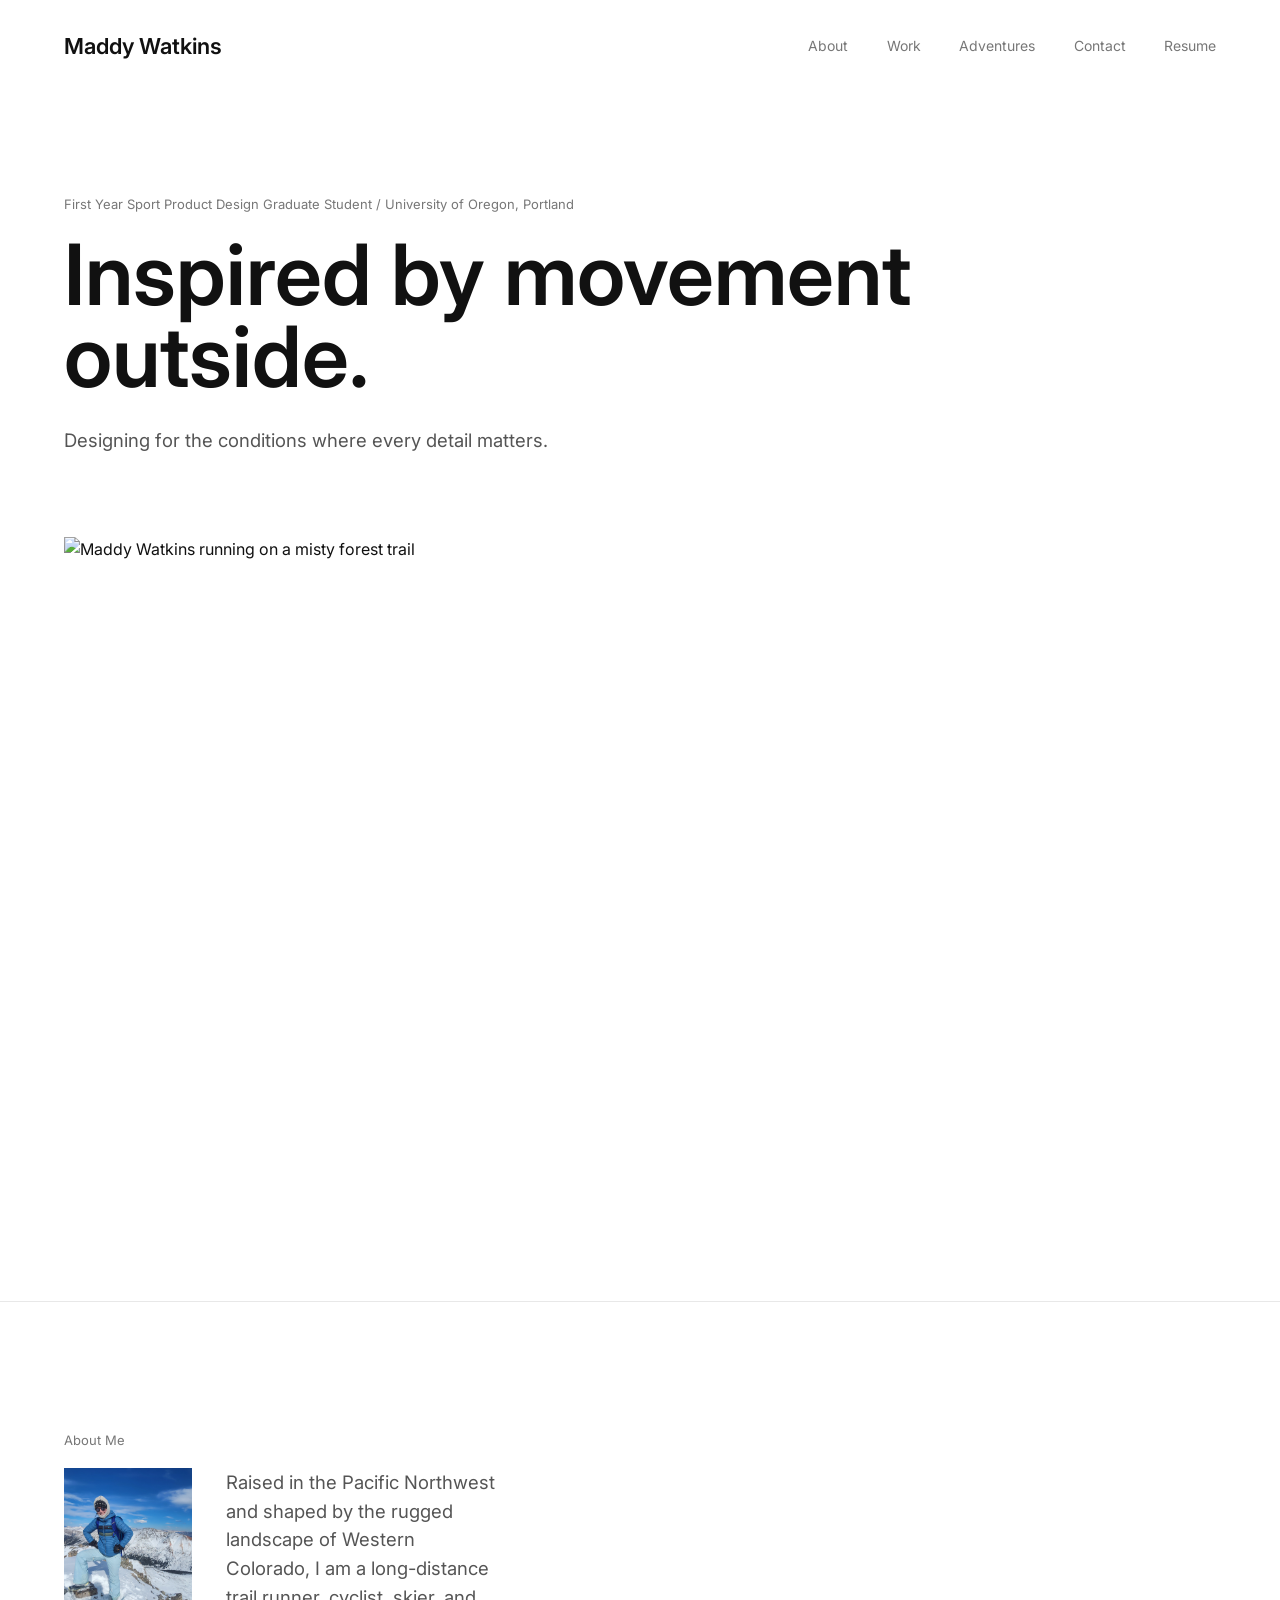
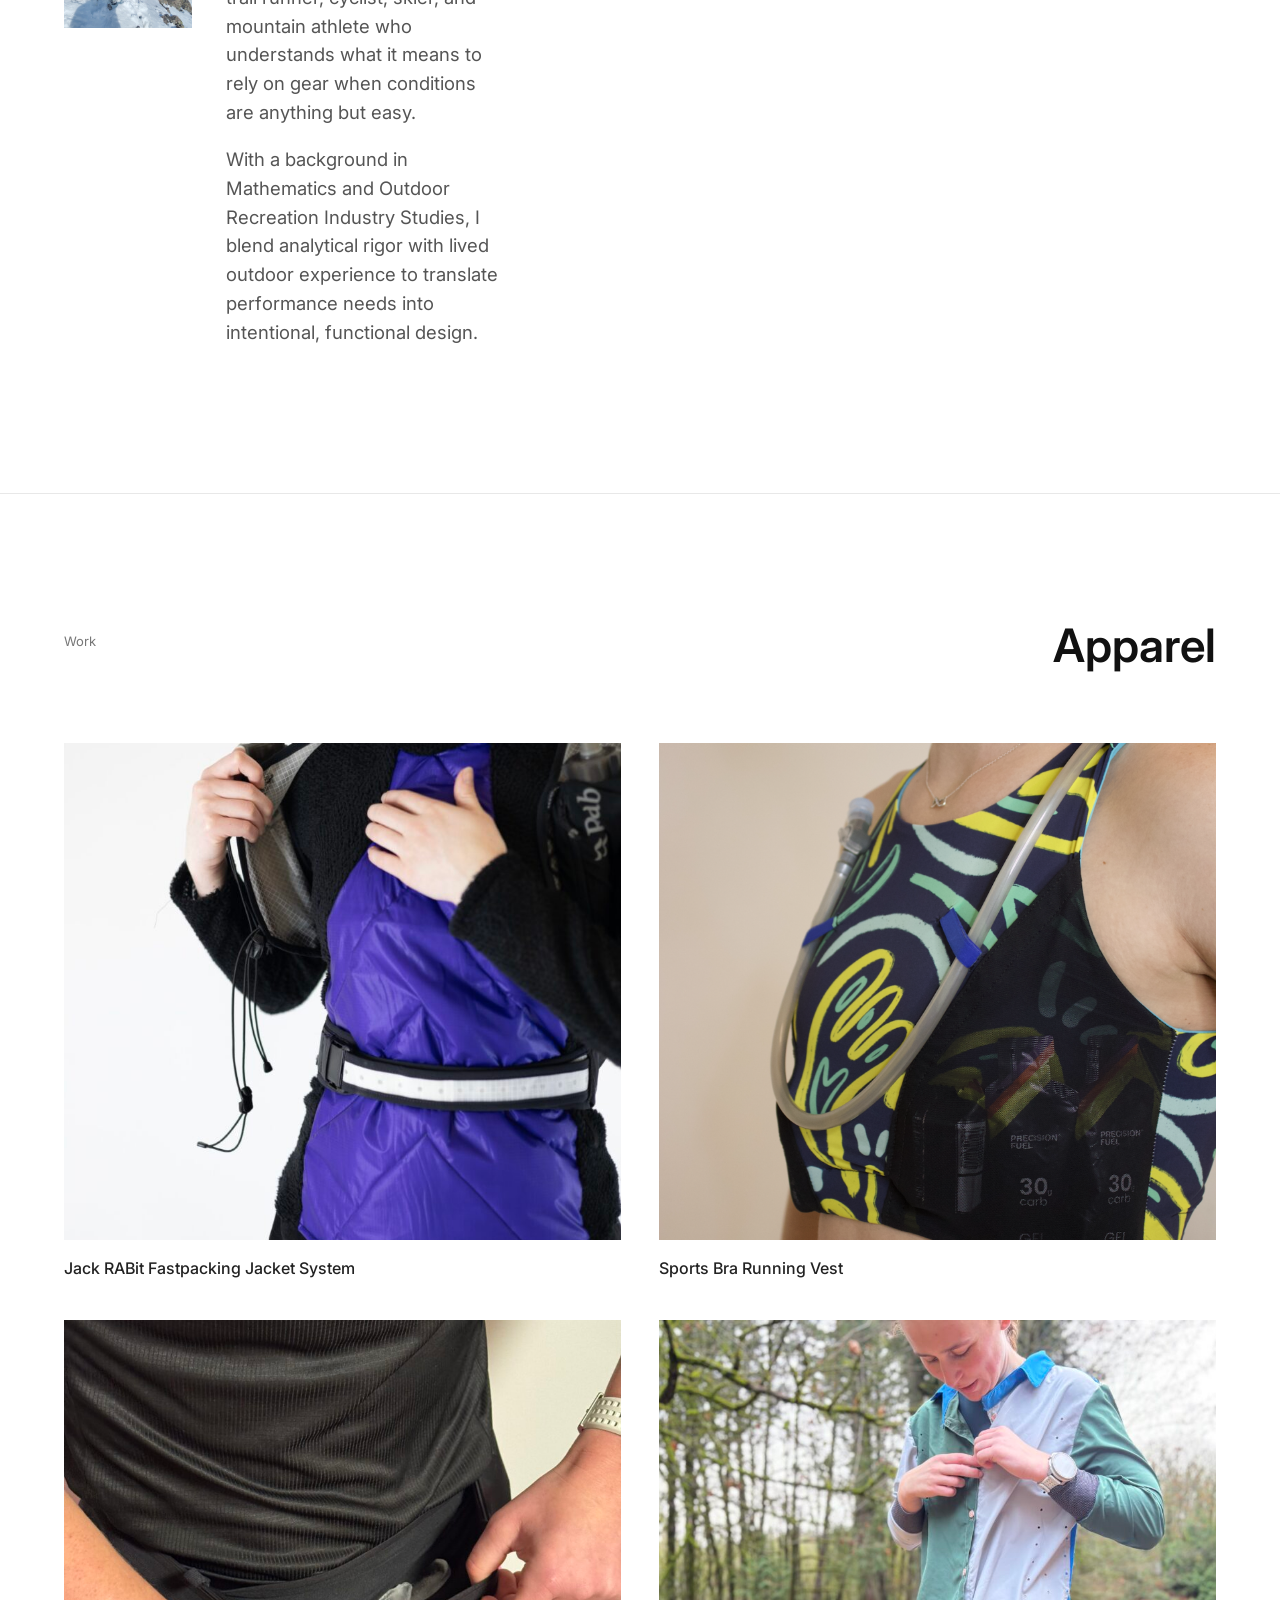
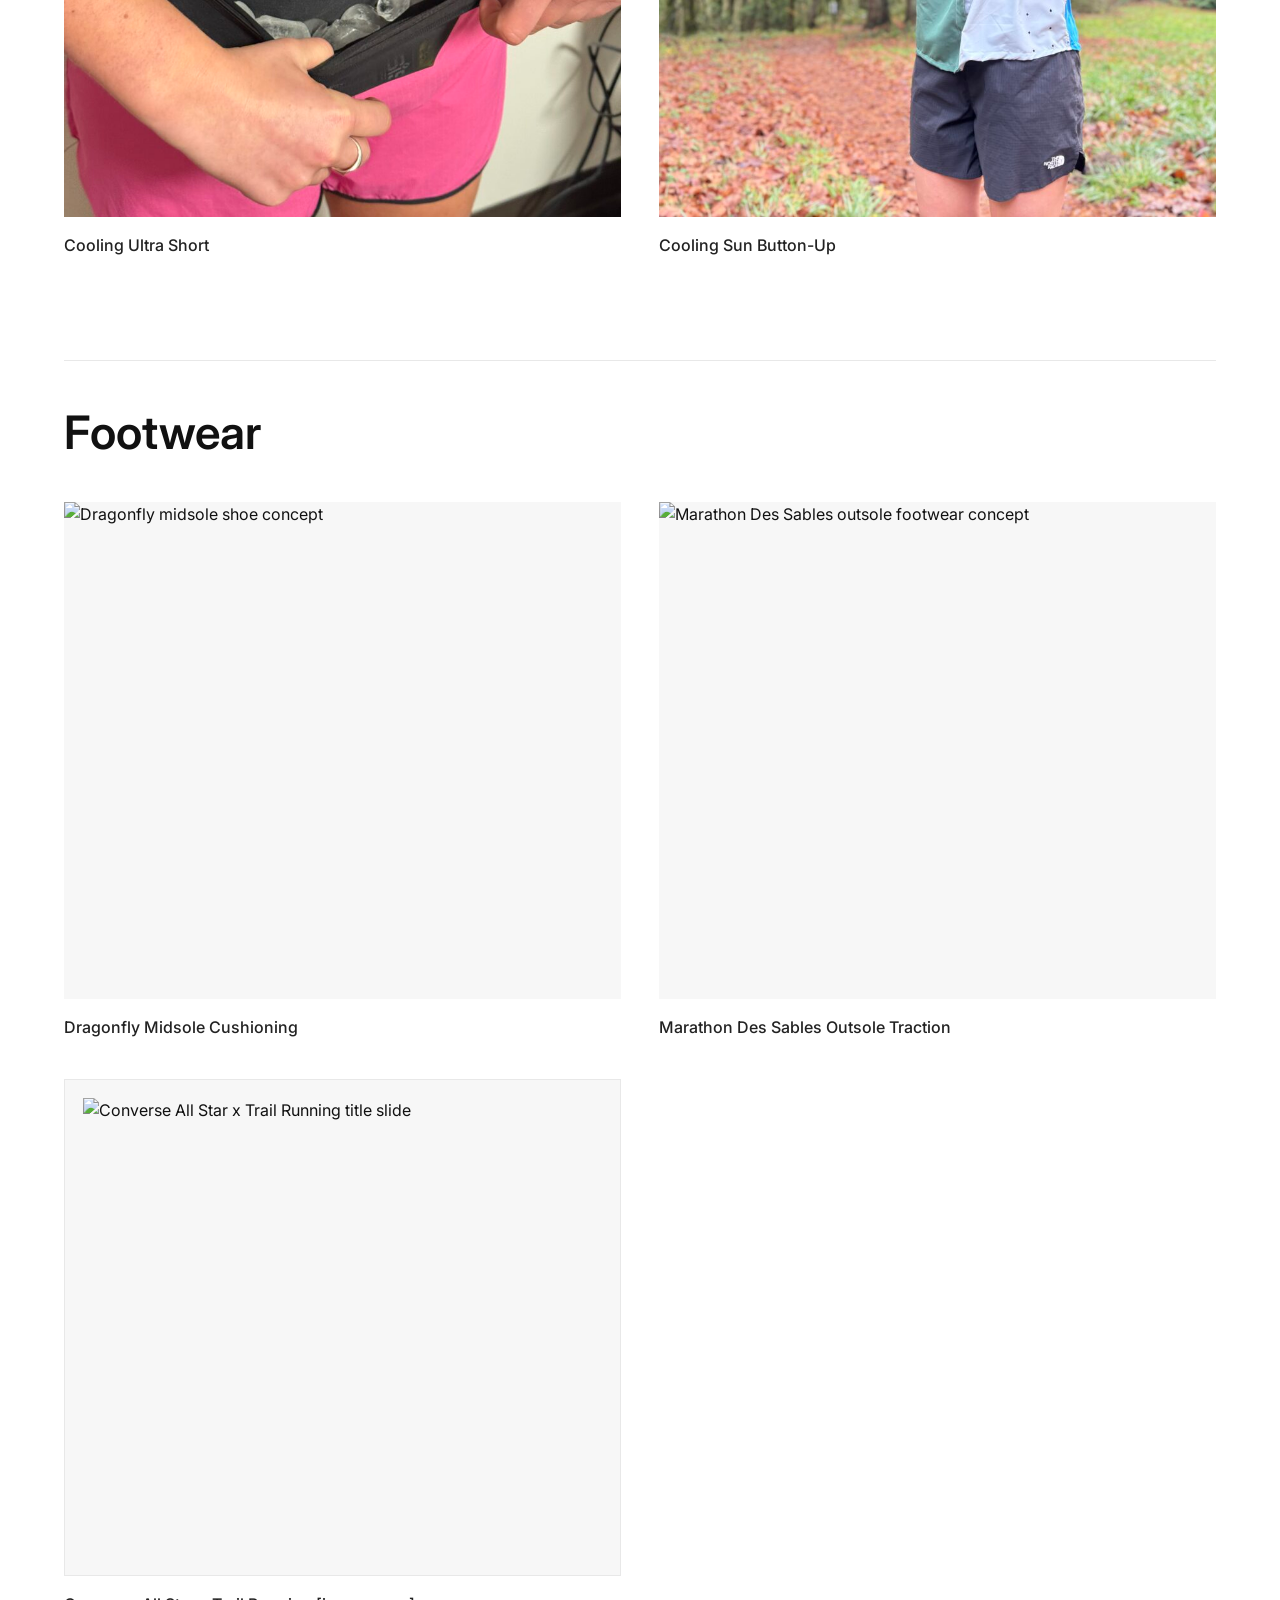
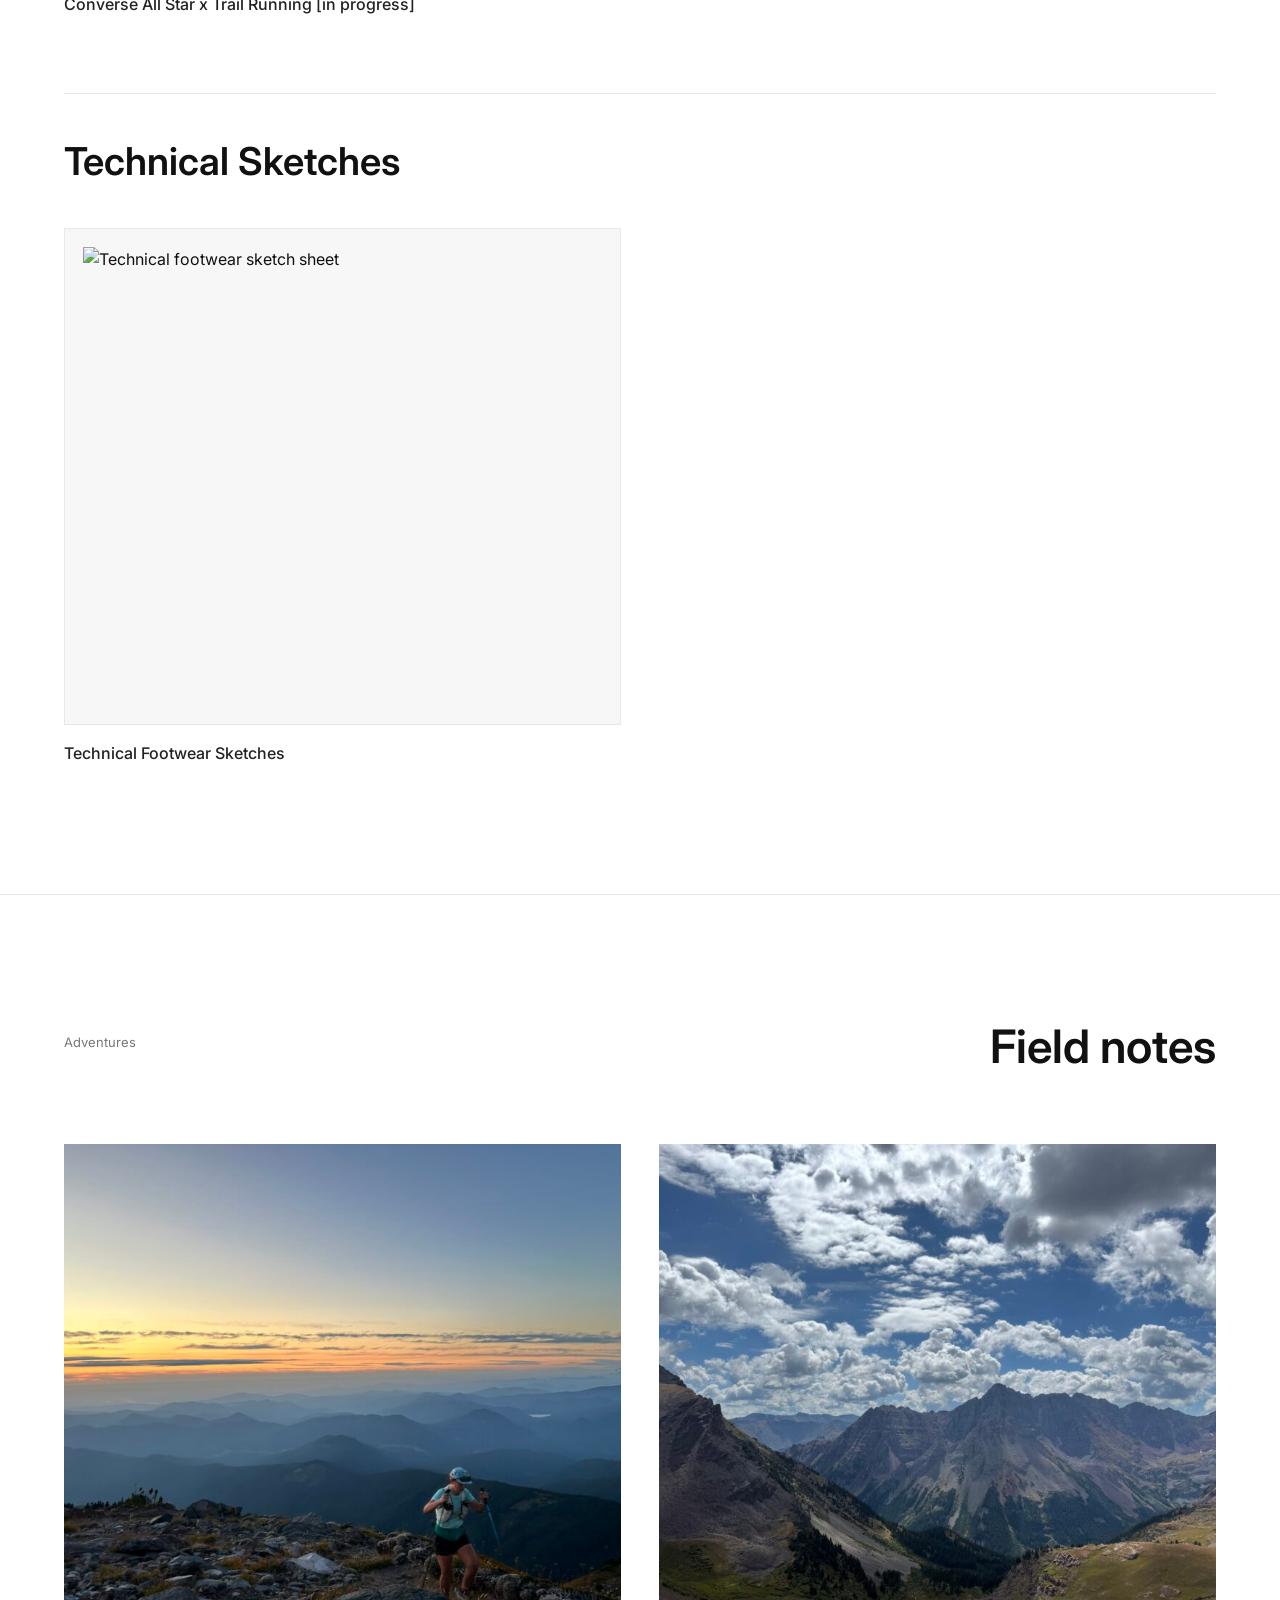
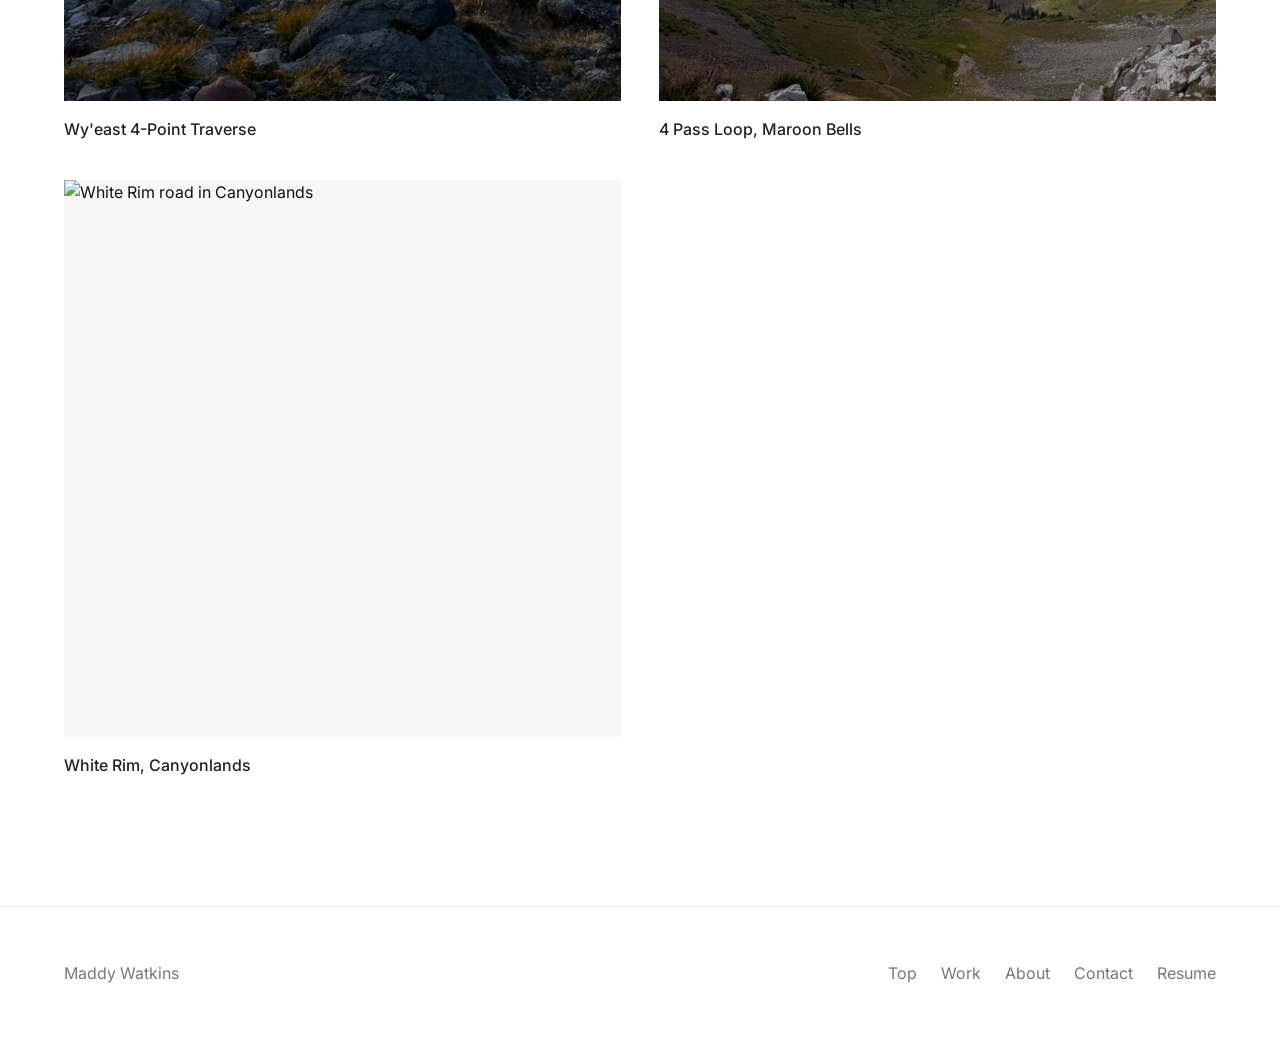
==== index.html @ 044947b5 "Update index.html" ====
<!DOCTYPE html>
<html lang="en">
  <head>
    <meta charset="UTF-8" />
    <meta name="viewport" content="width=device-width, initial-scale=1.0" />
    <title>Maddy Watkins | Sport Product Design</title>
    <meta
      name="description"
      content="Portfolio for Maddy Watkins, a sport product designer focused on trail running, mountain movement, and performance gear."
    />
    <link rel="preconnect" href="https://fonts.googleapis.com" />
    <link rel="preconnect" href="https://fonts.gstatic.com" crossorigin />
    <link
      href="https://fonts.googleapis.com/css2?family=Inter:wght@400;500;600;700&display=swap"
      rel="stylesheet"
    />
    <link rel="stylesheet" href="styles.css" />
  </head>
  <body>
    <header class="site-header" id="top">
      <a class="brand" href="#top" aria-label="Maddy Watkins home">Maddy Watkins</a>
      <button class="menu-toggle" type="button" aria-expanded="false" aria-controls="site-nav">
        <span></span>
        <span></span>
        <span></span>
      </button>
      <nav class="site-nav" id="site-nav" aria-label="Primary navigation">
        <a href="#about">About</a>
        <a href="#portfolio">Work</a>
        <a href="#adventures">Adventures</a>
        <a href="contact.html">Contact</a>
        <a href="resume.html">Resume</a>
      </nav>
    </header>

    <main>
      <section class="intro" aria-labelledby="intro-title">
        <div class="intro-copy">
          <p class="eyebrow">First Year Sport Product Design Graduate Student / University of Oregon, Portland</p>
          <h1 id="intro-title">Inspired by movement outside.</h1>
          <p class="intro-subtitle">Designing for the conditions where every detail matters.</p>
        </div>
      </section>

      <section class="image-pair" aria-label="Mountain and trail images">
        <img src="assets/hero-firefly.png" alt="Maddy Watkins running on a misty forest trail" />
      </section>

      <section class="section about" id="about" aria-label="About Me">
        <div class="section-kicker">About Me</div>
        <div class="split-copy">
          <div class="about-media-copy">
            <img src="assets/mountain-portrait.jpeg" alt="Maddy Watkins in snowy mountains" />
            <div>
              <p>
                Raised in the Pacific Northwest and shaped by the rugged landscape of
                Western Colorado, I am a long-distance trail runner, cyclist, skier,
                and mountain athlete who understands what it means to rely on gear
                when conditions are anything but easy.
              </p>
              <p>
                With a background in Mathematics and Outdoor Recreation Industry Studies, I
                blend analytical rigor with lived outdoor experience to translate performance
                needs into intentional, functional design.
              </p>
            </div>
          </div>
        </div>
      </section>

      <section class="section work" id="portfolio" aria-labelledby="portfolio-title">
        <div class="work-heading">
          <p class="section-kicker">Work</p>
          <h2 id="portfolio-title">Apparel</h2>
        </div>

        <div class="project-grid">
          <a class="project-card" href="jack-rabit.html">
            <img src="assets/jack-rabit.jpeg" alt="Jack RABit fastpacking jacket prototype" />
            <span>Jack RABit Fastpacking Jacket System</span>
          </a>

          <a class="project-card" href="sports-bra-running-vest.html">
            <img src="assets/vest.png" alt="Sports bra running vest concept board" />
            <span>Sports Bra Running Vest</span>
          </a>

          <a class="project-card" href="cooling-ultra-short.html">
            <img src="assets/short.jpeg" alt="Cooling ultra short prototype" />
            <span>Cooling Ultra Short</span>
          </a>

          <a class="project-card" href="cooling-sun-button-up.html">
            <img src="assets/button-up.jpeg" alt="Cooling sun button-up prototype" />
            <span>Cooling Sun Button-Up</span>
          </a>
        </div>

        <div class="category-heading">
          <h2>Footwear</h2>
        </div>

        <div class="project-grid footwear-grid">
          <a class="project-card" href="dragonfly-midsole.html">
            <img src="assets/dragonfly-shoe/main.png" alt="Dragonfly midsole shoe concept" />
            <span>Dragonfly Midsole Cushioning</span>
          </a>

          <a class="project-card" href="marathon-des-sables-outsole.html">
           <img src="assets/marathon-des-sables-outsole.html" alt="Marathon Des Sables outsole footwear concept" />
            <span>Marathon Des Sables Outsole Traction</span>
          </a>

          <a class="project-card" href="converse-all-star-trail-running.html">
            <img class="slide-thumb" src="assets/converse-trail-deck/slide-01.png" alt="Converse All Star x Trail Running title slide" />
            <span>Converse All Star x Trail Running [in progress]</span>
          </a>
        </div>

        <div class="category-heading subcategory-heading">
          <h2>Technical Sketches</h2>
        </div>

        <div class="project-grid footwear-grid">
          <a class="project-card" href="technical-footwear-sketches.html">
            <img class="slide-thumb" src="assets/technical-sketches-deck/slide-04.png" alt="Technical footwear sketch sheet" />
            <span>Technical Footwear Sketches</span>
          </a>
        </div>
      </section>

      <section class="section adventures" id="adventures" aria-labelledby="adventures-title">
        <div class="work-heading">
          <p class="section-kicker">Adventures</p>
          <h2 id="adventures-title">Field notes</h2>
        </div>

        <div class="adventure-grid">
          <a class="project-card" href="wyeast-four-point-traverse.html">
            <img src="assets/hood.jpeg" alt="Mount Hood 4-Point Traverse landscape" />
            <span>Wy'east 4-Point Traverse</span>
          </a>
          <article class="project-card">
            <img src="assets/bells.jpeg" alt="Maroon Bells Snowmass Wilderness trail" />
            <span>4 Pass Loop, Maroon Bells</span>
          </article>
          <article class="project-card">
            <img class="white-rim-image" src="assets/white-rim.jpeg" alt="White Rim road in Canyonlands" />
            <span>White Rim, Canyonlands</span>
          </article>
        </div>
      </section>
    </main>

    <footer class="footer">
      <p>Maddy Watkins</p>
      <nav aria-label="Footer navigation">
        <a href="#top">Top</a>
        <a href="#portfolio">Work</a>
        <a href="#about">About</a>
        <a href="contact.html">Contact</a>
        <a href="resume.html">Resume</a>
      </nav>
    </footer>

    <script src="script.js"></script>
  </body>
</html>
---- styles.css ----
:root {
  --paper: #ffffff;
  --ink: #111111;
  --muted: #777777;
  --line: #e8e8e8;
  --soft: #f7f7f7;
}

* {
  box-sizing: border-box;
}

html {
  scroll-behavior: smooth;
}

body {
  margin: 0;
  background: var(--paper);
  color: var(--ink);
  font-family: Inter, Arial, sans-serif;
  line-height: 1.55;
}

img {
  display: block;
  width: 100%;
}

a {
  color: inherit;
  text-decoration: none;
}

.site-header {
  position: sticky;
  top: 0;
  z-index: 20;
  display: grid;
  grid-template-columns: 1fr auto;
  align-items: center;
  min-height: 92px;
  padding: 28px clamp(22px, 5vw, 70px);
  background: rgba(255, 255, 255, 0.94);
}

.brand {
  width: fit-content;
  font-size: 22px;
  font-weight: 600;
}

.site-nav {
  display: flex;
  gap: clamp(18px, 3vw, 44px);
  align-items: center;
  color: var(--muted);
  font-size: 14px;
}

.site-nav a {
  transition: color 160ms ease;
}

.site-nav a:hover,
.site-nav a:focus-visible {
  color: var(--ink);
}

.menu-toggle {
  display: none;
  width: 40px;
  height: 34px;
  padding: 7px 4px;
  border: 0;
  background: transparent;
}

.menu-toggle span {
  display: block;
  height: 2px;
  margin: 5px 0;
  background: var(--ink);
}

.intro {
  display: flex;
  align-items: center;
  max-width: 1420px;
  padding: clamp(58px, 8vw, 118px) clamp(22px, 5vw, 70px) clamp(34px, 5vw, 66px);
  margin: 0 auto;
}

.intro-copy {
  max-width: 1180px;
}

.eyebrow,
.section-kicker {
  margin: 0 0 18px;
  color: var(--muted);
  font-size: 13px;
}

h1,
h2,
p {
  margin-top: 0;
}

h1 {
  max-width: 100%;
  margin-bottom: 28px;
  font-size: clamp(44px, 6.6vw, 96px);
  font-weight: 600;
  line-height: 0.98;
}

h2 {
  margin-bottom: 0;
  font-size: clamp(30px, 4.2vw, 62px);
  font-weight: 600;
  line-height: 1.02;
}

.intro-copy p:last-child,
.split-copy p {
  color: #555555;
  font-size: clamp(16px, 1.45vw, 20px);
}

.intro-subtitle {
  max-width: 760px;
  color: #555555;
  font-size: clamp(18px, 2vw, 26px);
}

.image-pair {
  max-width: 1420px;
  padding: 0 clamp(22px, 5vw, 70px) clamp(72px, 9vw, 130px);
  margin: 0 auto;
}

.image-pair img {
  width: 100%;
  aspect-ratio: 16 / 9;
  object-fit: cover;
  object-position: center 42%;
}

.section {
  max-width: 1420px;
  padding: clamp(72px, 10vw, 150px) clamp(22px, 5vw, 70px);
  margin: 0 auto;
}

.about {
  border-top: 1px solid var(--line);
  border-bottom: 1px solid var(--line);
}

.split-copy {
  display: grid;
  grid-template-columns: minmax(260px, 0.82fr) minmax(320px, 1.18fr);
  gap: clamp(34px, 7vw, 118px);
  align-items: start;
}

.split-copy > div {
  max-width: 690px;
}

.about-media-copy {
  display: grid;
  grid-template-columns: minmax(128px, 0.46fr) minmax(240px, 1fr);
  gap: clamp(20px, 3vw, 34px);
  align-items: start;
}

.about-media-copy img {
  aspect-ratio: 4 / 5;
  object-fit: cover;
  object-position: 34% center;
}

.work-heading {
  display: flex;
  justify-content: space-between;
  gap: 28px;
  align-items: end;
  margin-bottom: clamp(34px, 6vw, 74px);
}

.work-heading h2 {
  font-size: clamp(28px, 3.6vw, 54px);
}

.category-heading {
  margin-top: clamp(58px, 8vw, 110px);
  padding-top: clamp(28px, 4vw, 48px);
  border-top: 1px solid var(--line);
}

.category-heading h2 {
  font-size: clamp(28px, 3.6vw, 54px);
}

.subcategory-heading {
  margin-top: clamp(42px, 6vw, 82px);
}

.subcategory-heading h2 {
  font-size: clamp(24px, 3vw, 42px);
}

.footwear-grid {
  margin-top: clamp(24px, 4vw, 46px);
}

.footwear-grid .project-card img {
  aspect-ratio: 1.12 / 1;
}

.footwear-grid .project-card img.slide-thumb {
  object-fit: contain;
  padding: clamp(10px, 1.6vw, 18px);
  border: 1px solid var(--line);
}

.project-grid,
.adventure-grid {
  display: grid;
  grid-template-columns: repeat(2, minmax(0, 1fr));
  gap: clamp(24px, 3vw, 46px) clamp(20px, 3vw, 38px);
}

.project-card {
  display: block;
}

.project-card img {
  aspect-ratio: 1.12 / 1;
  object-fit: cover;
  background: var(--soft);
  transition: opacity 160ms ease;
}

.project-card span {
  display: block;
  padding-top: 16px;
  color: #222222;
  font-size: 16px;
  font-weight: 500;
}

.project-card:hover img,
.project-card:focus-visible img {
  opacity: 0.72;
}

.adventures {
  border-top: 1px solid var(--line);
}

.adventure-grid .project-card img {
  aspect-ratio: 1 / 1;
}

.adventure-grid .project-card img.white-rim-image {
  object-position: 58% 64%;
}

.project-page-hero {
  max-width: 1420px;
  padding: clamp(48px, 7vw, 96px) clamp(22px, 5vw, 70px) clamp(44px, 7vw, 90px);
  margin: 0 auto;
}

.project-page-hero h1 {
  max-width: 980px;
  margin-bottom: clamp(30px, 5vw, 64px);
  font-size: clamp(42px, 7vw, 104px);
}

.project-page-hero img {
  max-height: 720px;
  object-fit: cover;
  object-position: center;
}

.story-hero > p:not(.eyebrow) {
  max-width: 720px;
  color: #555555;
  font-size: clamp(17px, 1.55vw, 21px);
}

.back-link {
  display: inline-block;
  margin-bottom: 34px;
  color: var(--muted);
  font-size: 14px;
}

.back-link:hover,
.back-link:focus-visible {
  color: var(--ink);
}

.project-detail {
  display: grid;
  grid-template-columns: minmax(220px, 0.42fr) minmax(300px, 1fr);
  gap: clamp(34px, 7vw, 112px);
  border-top: 1px solid var(--line);
}

.visual-gallery {
  border-top: 1px solid var(--line);
}

.image-note {
  margin-bottom: clamp(16px, 2vw, 26px);
  color: var(--muted);
  font-size: 13px;
}

.visual-story {
  display: grid;
  gap: clamp(44px, 7vw, 104px);
}

.visual-item {
  display: grid;
  grid-template-columns: minmax(0, 1.22fr) minmax(260px, 0.78fr);
  gap: clamp(28px, 5vw, 72px);
  align-items: center;
  margin: 0;
}

.visual-item:nth-child(even) {
  grid-template-columns: minmax(260px, 0.78fr) minmax(0, 1.22fr);
  padding-left: clamp(0px, 4vw, 54px);
}

.visual-item:nth-child(even) img {
  grid-column: 2;
}

.visual-item:nth-child(even) figcaption {
  grid-column: 1;
  grid-row: 1;
}

.visual-item-right-caption,
.visual-item-right-caption:nth-child(even) {
  grid-template-columns: minmax(0, 1.22fr) minmax(260px, 0.78fr);
  padding-left: 0;
}

.visual-item-right-caption:nth-child(even) img {
  grid-column: 1;
}

.visual-item-right-caption:nth-child(even) figcaption {
  grid-column: 2;
}

.visual-item img {
  height: auto;
  object-fit: contain;
  background: var(--soft);
}

.visual-item figcaption {
  padding-top: clamp(18px, 3vw, 34px);
  border-top: 1px solid var(--line);
  max-width: 420px;
  color: #555555;
  font-size: clamp(16px, 1.35vw, 19px);
}

.visual-item figcaption span {
  display: block;
  margin-bottom: 16px;
  color: var(--ink);
  font-size: 13px;
  font-weight: 600;
}

.visual-item figcaption p {
  margin-bottom: 0;
}

.visual-item-overlay {
  position: relative;
  display: block;
}

.visual-item-overlay figcaption {
  position: absolute;
  left: clamp(22px, 5vw, 72px);
  top: clamp(22px, 5vw, 72px);
  width: min(520px, calc(100% - 44px));
  padding: 0;
  background: transparent;
  border-top: 0;
}

.spec-list {
  display: grid;
  align-content: start;
  gap: 18px;
}

.spec-list div {
  padding-top: 18px;
  border-top: 1px solid var(--line);
}

.spec-list span,
.spec-list strong {
  display: block;
}

.spec-list span {
  margin-bottom: 8px;
  color: var(--muted);
  font-size: 13px;
}

.spec-list strong {
  font-size: clamp(22px, 3vw, 38px);
  font-weight: 600;
  line-height: 1.05;
}

.project-body {
  max-width: 760px;
  color: #555555;
  font-size: clamp(17px, 1.55vw, 21px);
}

.project-body p {
  margin-bottom: 1.2em;
}

.project-gallery {
  display: grid;
  grid-template-columns: repeat(4, minmax(0, 1fr));
  gap: clamp(18px, 2.6vw, 34px);
  border-top: 1px solid var(--line);
}

.project-gallery img {
  aspect-ratio: 3 / 4;
  object-fit: cover;
  background: var(--soft);
}

.project-gallery .soft-exposure {
  filter: brightness(0.88) contrast(0.94) saturate(0.92);
}

.gallery-captioned {
  margin: 0;
}

.gallery-captioned figcaption {
  padding-top: 12px;
  color: var(--muted);
  font-size: 13px;
}

.story-body {
  max-width: 860px;
  color: #444444;
  font-size: clamp(18px, 1.45vw, 21px);
  line-height: 1.78;
}

.story-body p {
  margin-bottom: 1.35em;
}

.deck-preview {
  border-top: 1px solid var(--line);
}

.deck-heading {
  display: flex;
  justify-content: space-between;
  gap: 28px;
  align-items: end;
  margin-bottom: clamp(24px, 4vw, 44px);
}

.deck-heading h2 {
  max-width: 720px;
  font-size: clamp(24px, 3vw, 42px);
  text-align: right;
}

.deck-grid {
  display: grid;
  grid-template-columns: repeat(2, minmax(0, 1fr));
  gap: clamp(14px, 2vw, 24px);
}

.deck-grid img {
  width: 100%;
  height: auto;
  object-fit: contain;
  background: var(--soft);
  border: 1px solid var(--line);
}

.resume-page h1 {
  font-size: clamp(44px, 6.6vw, 96px);
}

.resume-viewer {
  max-width: 980px;
}

.resume-viewer img {
  border: 1px solid var(--line);
  background: var(--soft);
}

.resume-viewer a {
  display: inline-block;
  margin-top: 18px;
  color: var(--muted);
  font-size: 14px;
}

.contact-page h1 {
  margin-bottom: clamp(42px, 6vw, 80px);
  font-size: clamp(44px, 6.6vw, 96px);
}

.contact-list {
  display: grid;
  max-width: 760px;
  gap: 30px;
}

.contact-list div {
  padding-top: 18px;
  border-top: 1px solid var(--line);
}

.contact-list span,
.contact-list a {
  display: block;
}

.contact-list span {
  margin-bottom: 10px;
  color: var(--muted);
  font-size: 13px;
}

.contact-list a {
  width: fit-content;
  font-size: clamp(22px, 3vw, 38px);
  font-weight: 600;
  line-height: 1.22;
}

.contact-list a:hover,
.contact-list a:focus-visible {
  color: var(--muted);
}

.footer {
  display: flex;
  justify-content: space-between;
  gap: 24px;
  padding: 54px clamp(22px, 5vw, 70px);
  color: var(--muted);
  border-top: 1px solid var(--line);
}

.footer p {
  margin: 0;
}

.footer nav {
  display: flex;
  gap: 24px;
}

.footer a:hover,
.footer a:focus-visible {
  color: var(--ink);
}

@media (max-width: 860px) {
  .site-header {
    min-height: 74px;
  }

  .menu-toggle {
    display: block;
    justify-self: end;
  }

  .site-nav {
    position: absolute;
    inset: 74px 0 auto;
    display: none;
    padding: 20px 22px 24px;
    background: var(--paper);
    border-top: 1px solid var(--line);
    border-bottom: 1px solid var(--line);
  }

  .site-header.is-open .site-nav {
    display: grid;
    gap: 15px;
  }

  .split-copy {
    grid-template-columns: 1fr;
  }

  .about-media-copy {
    grid-template-columns: minmax(150px, 240px) 1fr;
  }

  .image-pair img {
    width: 100%;
  }

  .project-grid,
  .adventure-grid,
  .project-gallery {
    grid-template-columns: repeat(2, minmax(0, 1fr));
  }

  .project-detail {
    grid-template-columns: 1fr;
  }

  .visual-item {
    grid-template-columns: 1fr;
  }

  .visual-item:nth-child(even) {
    padding-left: 0;
  }

  .visual-item-overlay figcaption {
    position: static;
    width: auto;
    margin-top: 18px;
    padding: 18px 0 0;
    background: transparent;
    border-top: 1px solid var(--line);
  }

  .work-heading {
    display: block;
  }

  .deck-heading {
    display: block;
  }

  .deck-heading h2 {
    text-align: left;
  }

  .deck-grid {
    grid-template-columns: repeat(2, minmax(0, 1fr));
  }
}

@media (max-width: 620px) {
  .about-media-copy {
    grid-template-columns: 1fr;
  }

  .about-media-copy img {
    width: min(260px, 78vw);
  }

  .project-grid,
  .adventure-grid,
  .project-gallery {
    grid-template-columns: 1fr;
  }

  .project-card img {
    aspect-ratio: 1.08 / 1;
  }

  .deck-grid {
    grid-template-columns: 1fr;
  }

  .footer {
    display: grid;
  }
}
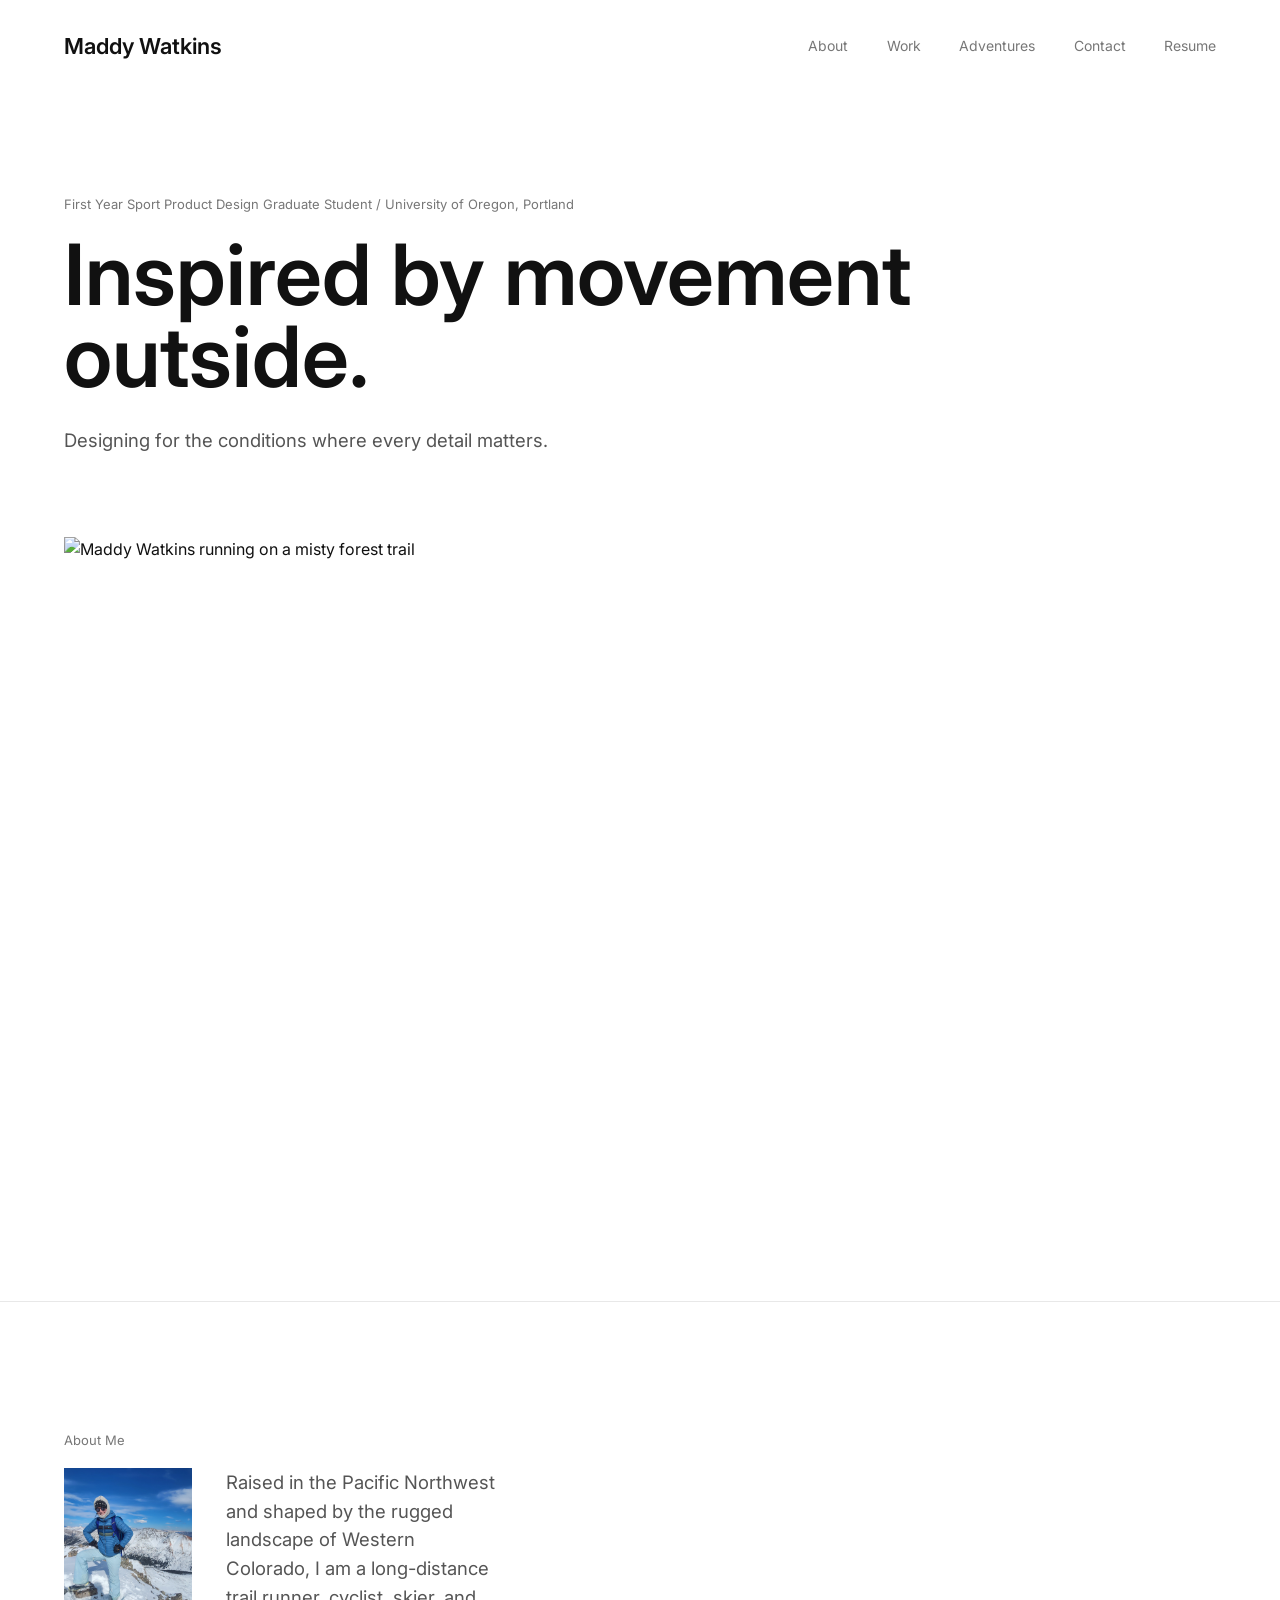
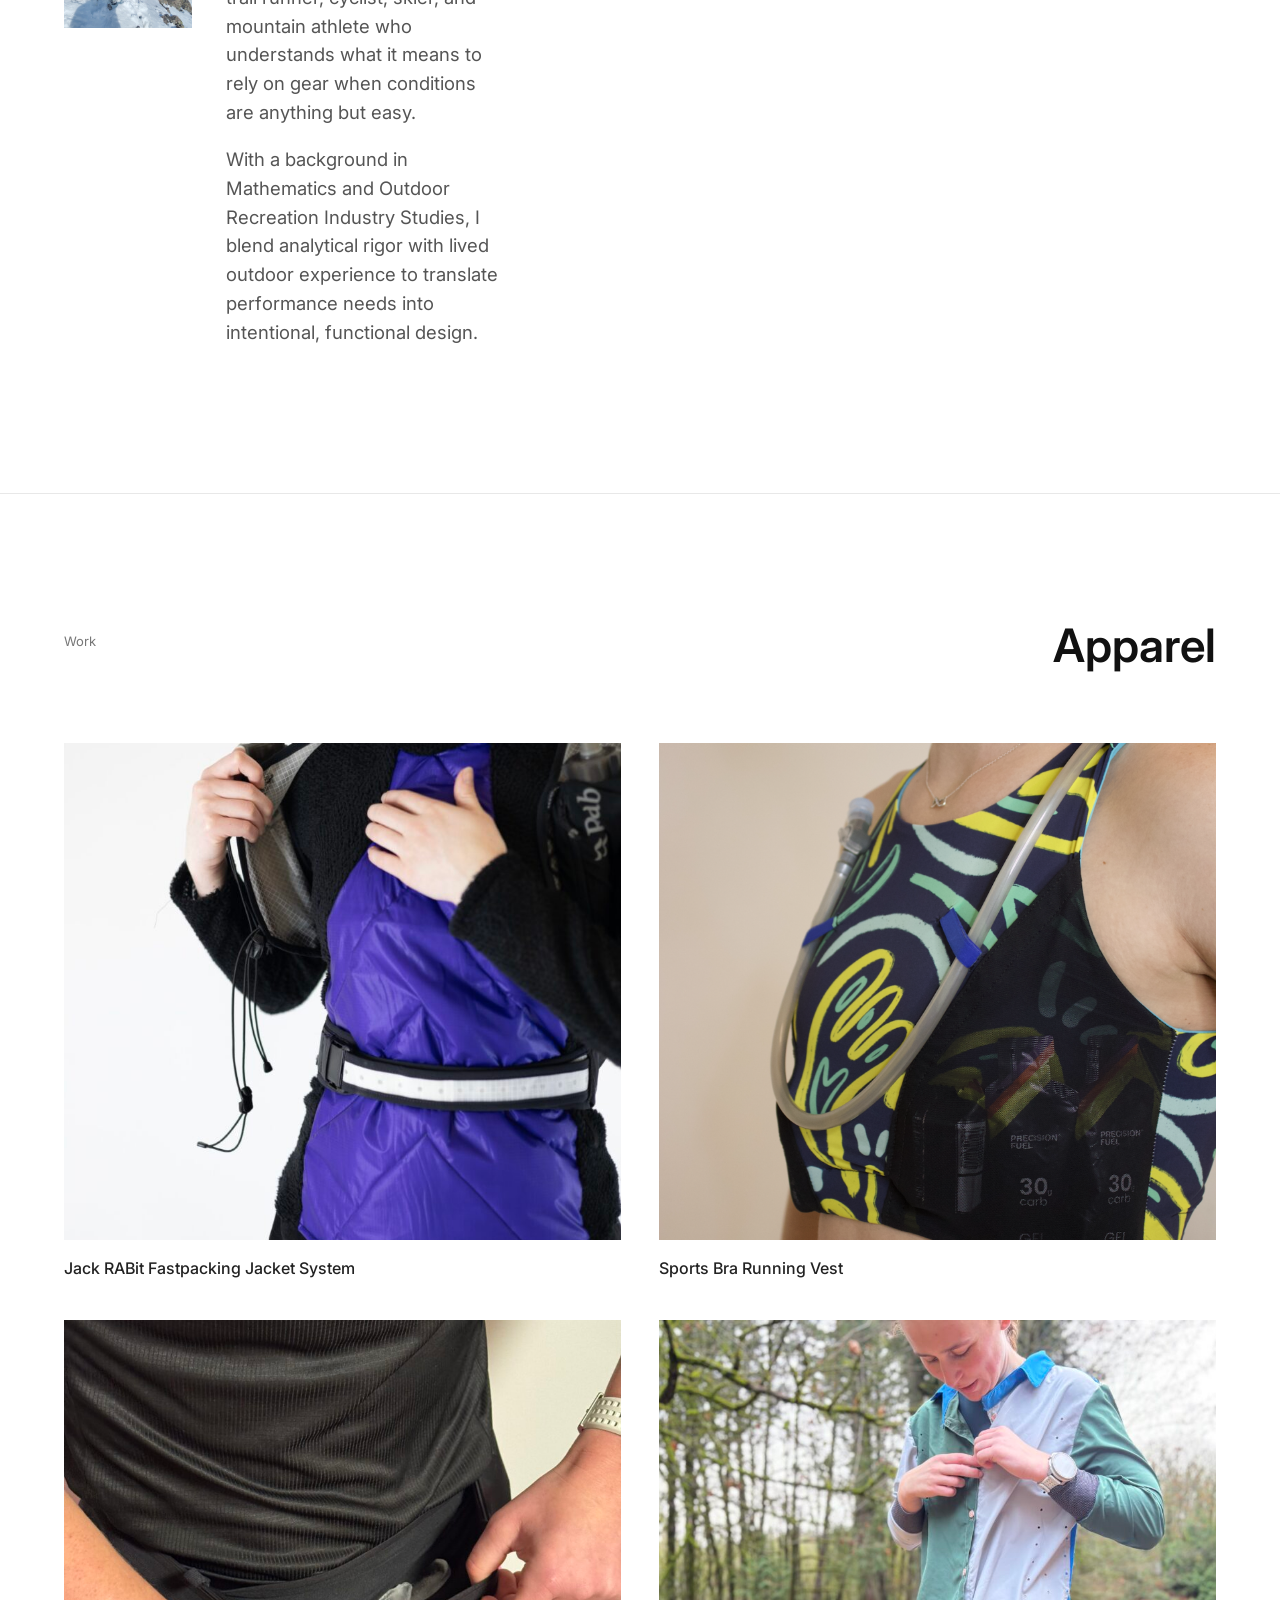
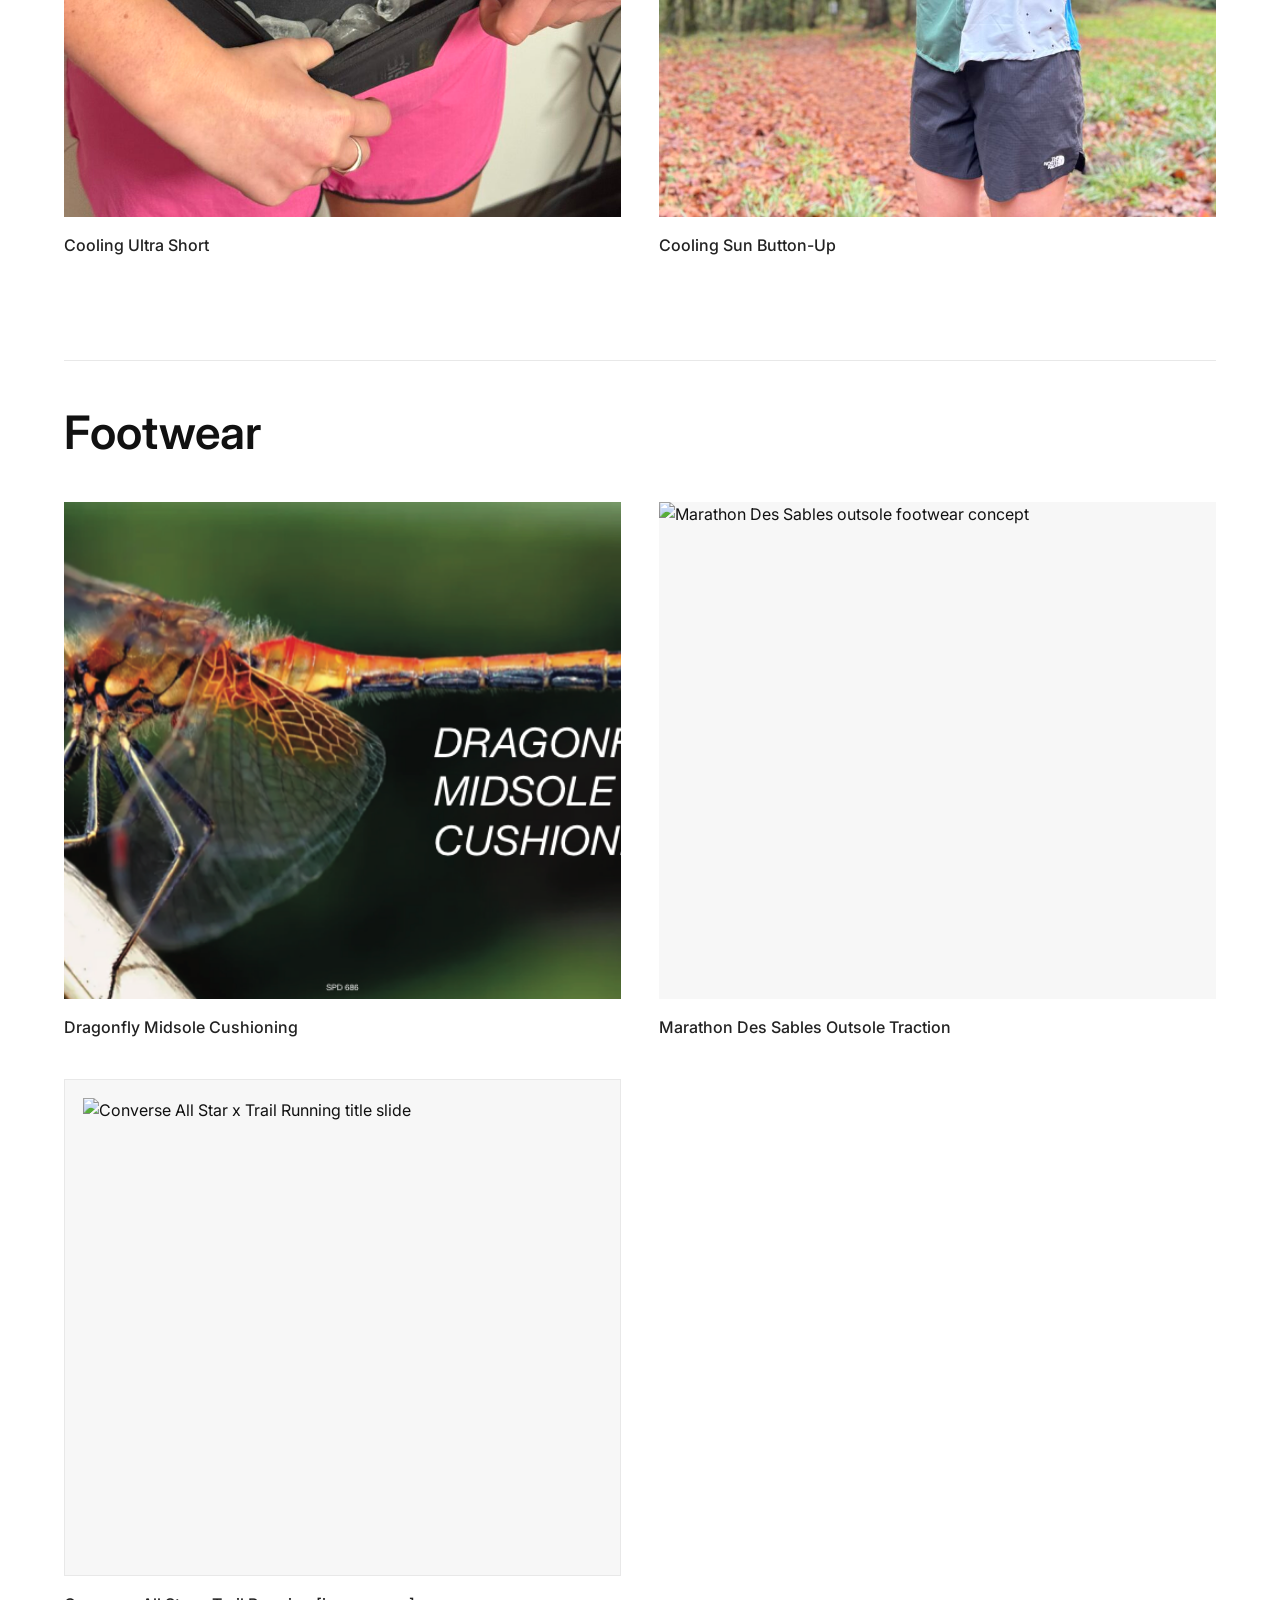
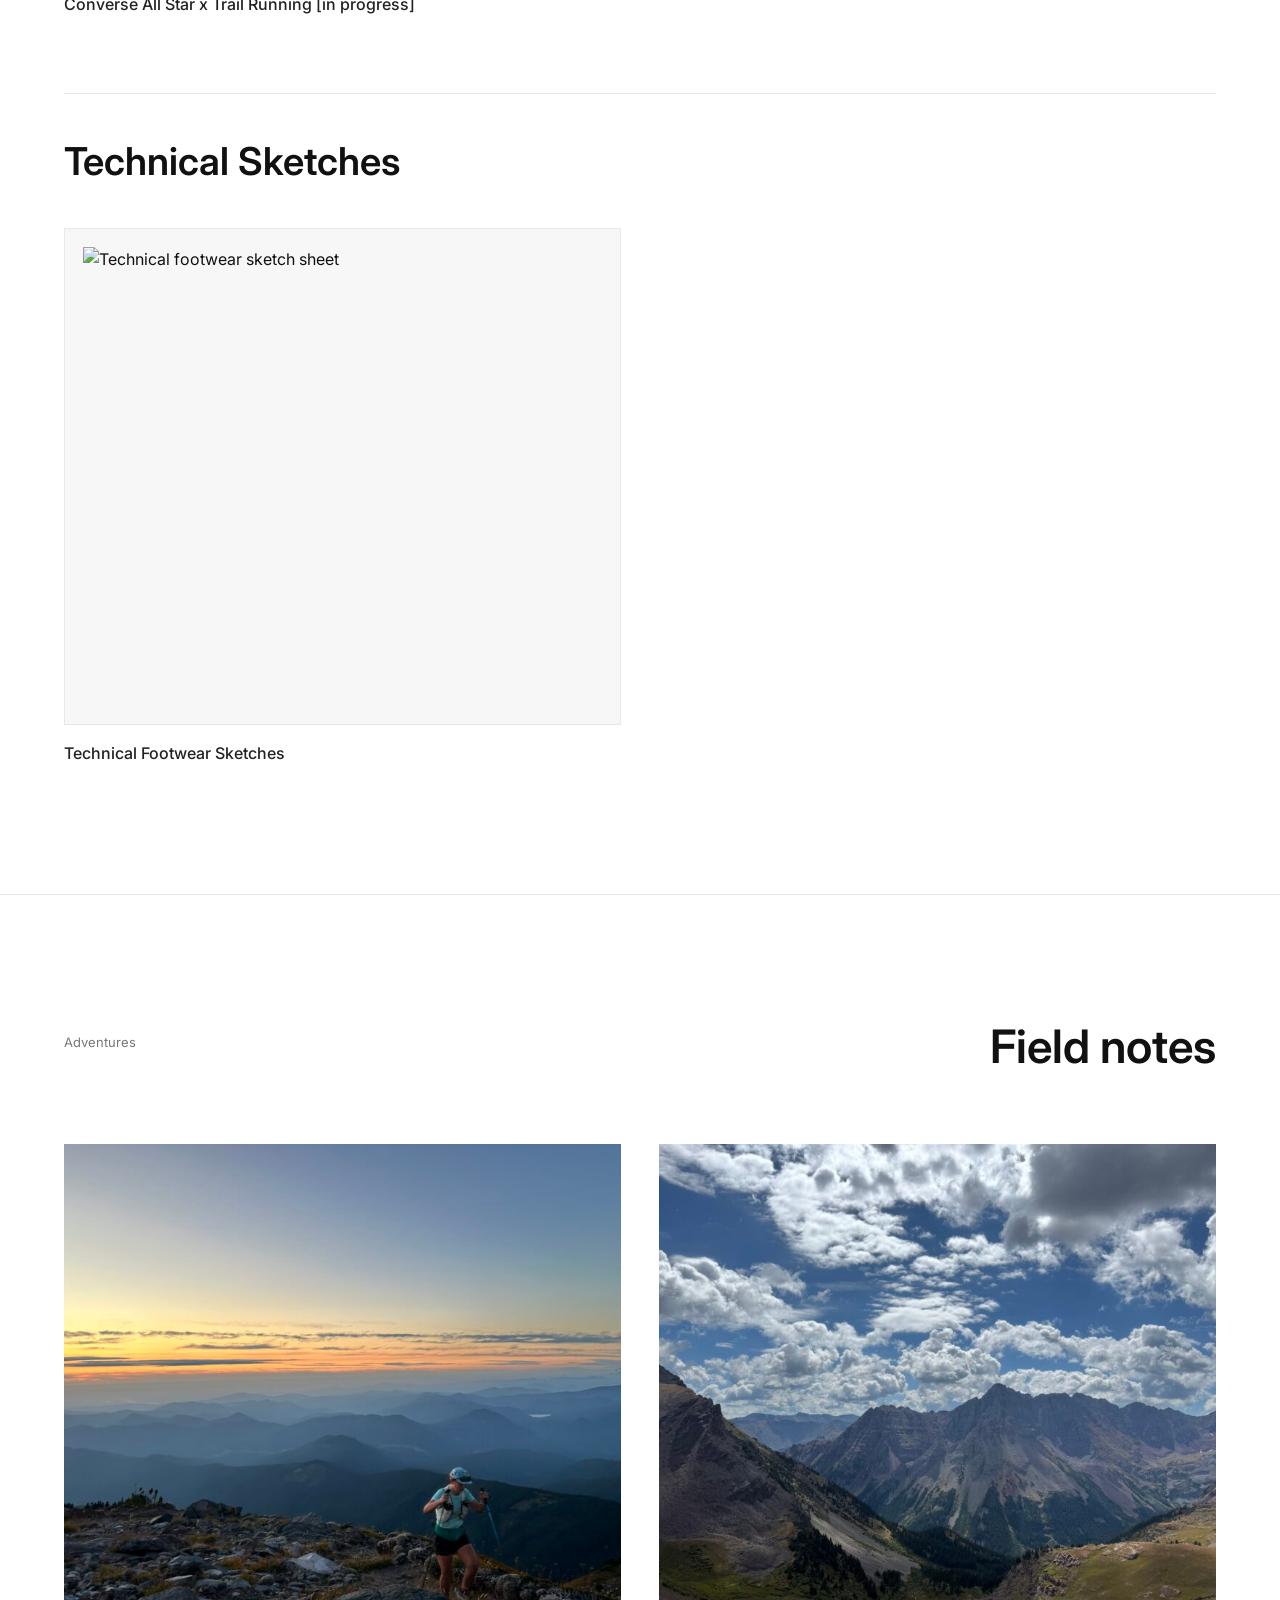
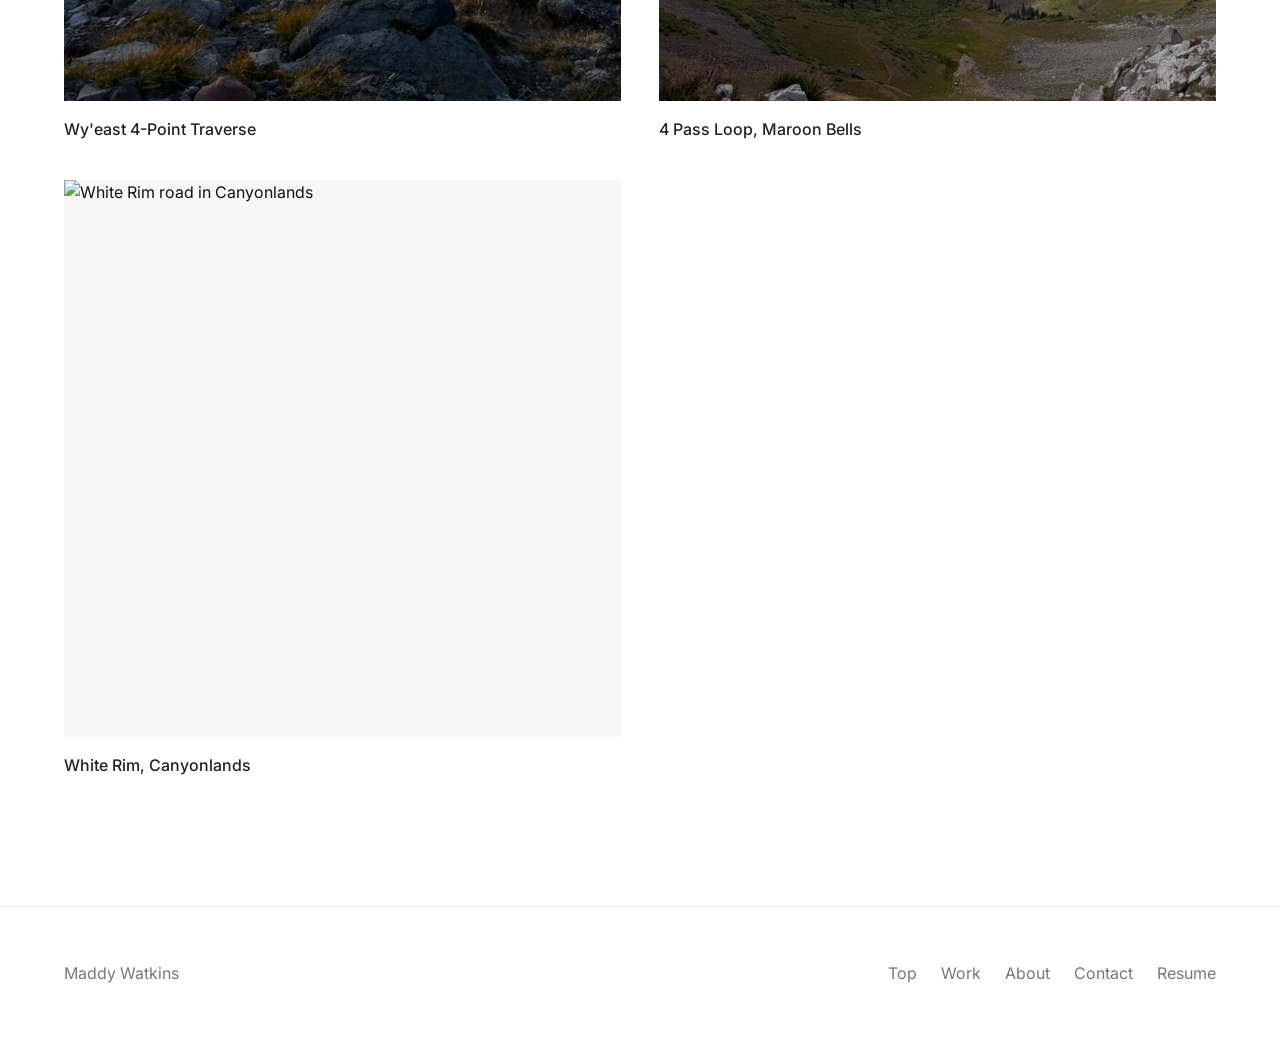
==== commit 7b6953a4: "Update index.html" ====
--- a/index.html
+++ b/index.html
@@ -102,7 +102,7 @@
 
         <div class="project-grid footwear-grid">
           <a class="project-card" href="dragonfly-midsole.html">
-            <img src="assets/dragonfly-shoe/main.png" alt="Dragonfly midsole shoe concept" />
+            <img src="assets/dragonfly-midsole-deck/slide-01.png" alt="Dragonfly midsole shoe concept" />
             <span>Dragonfly Midsole Cushioning</span>
           </a>
 
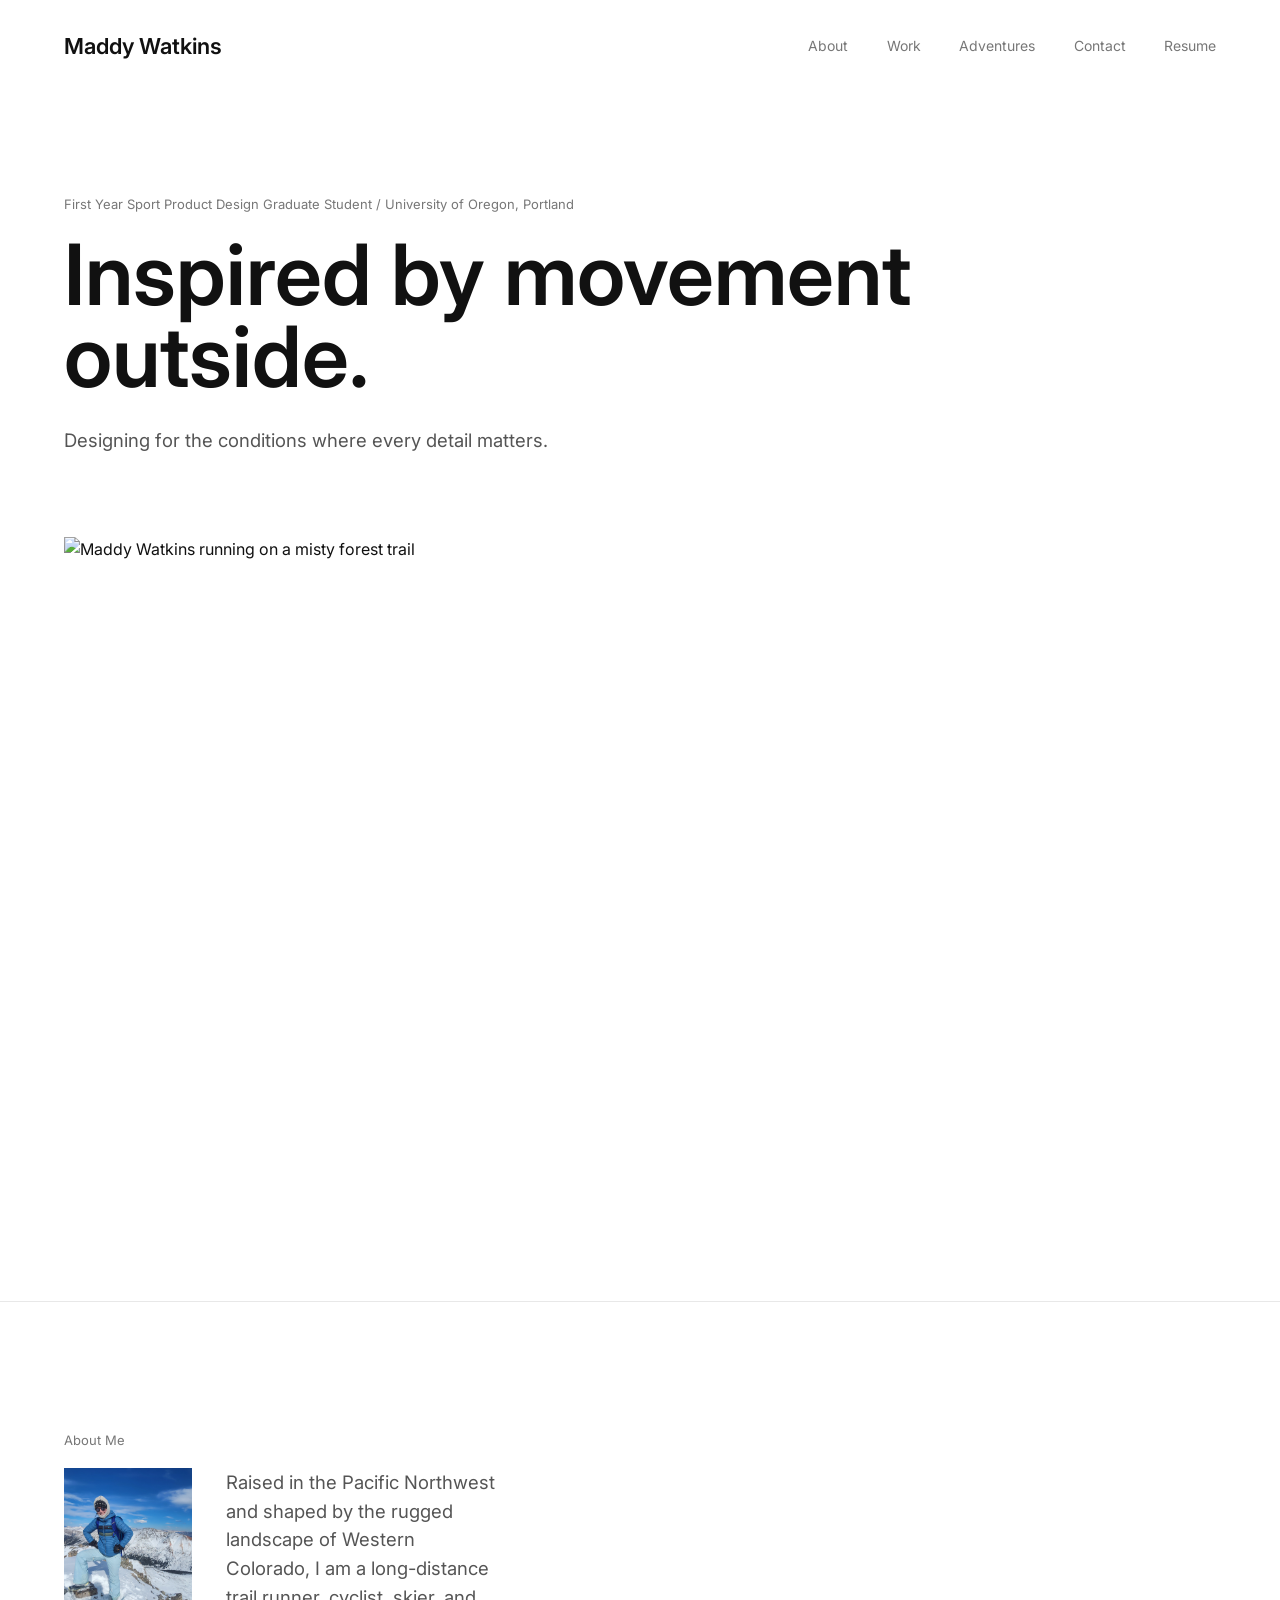
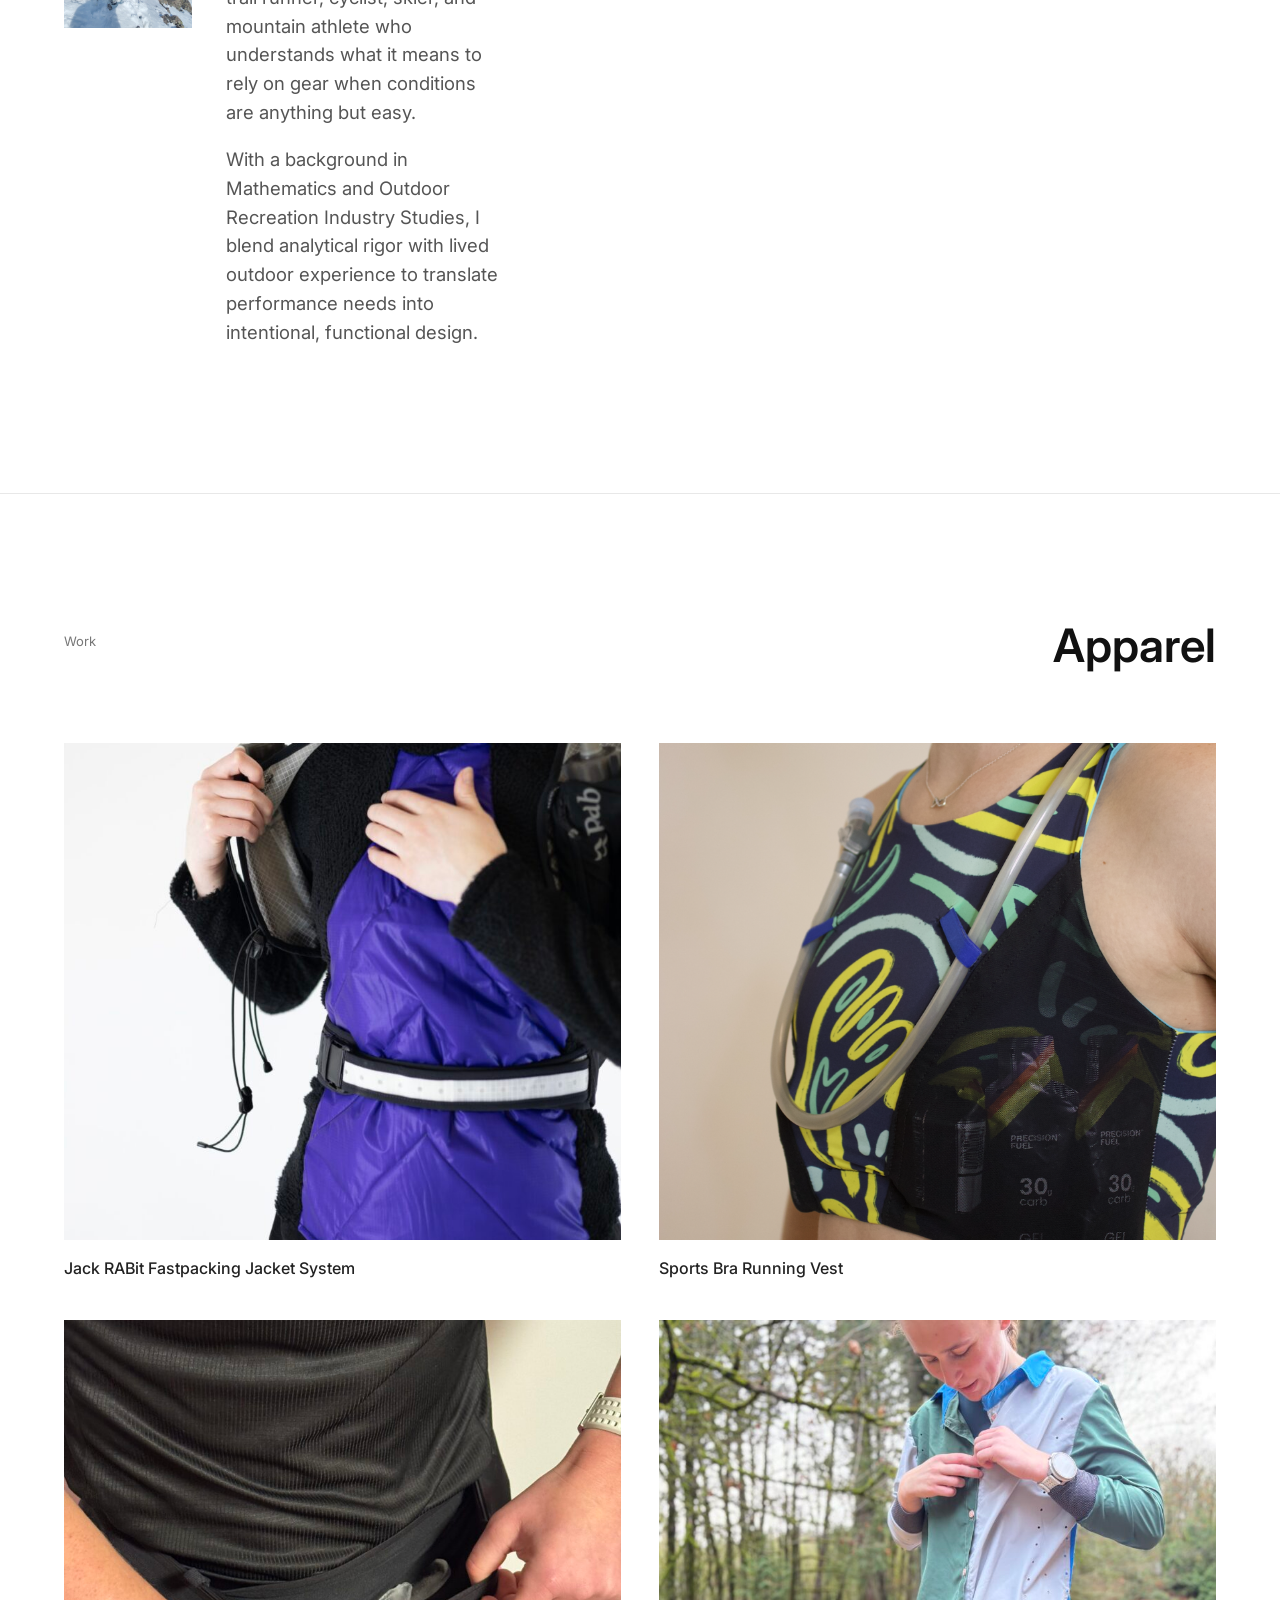
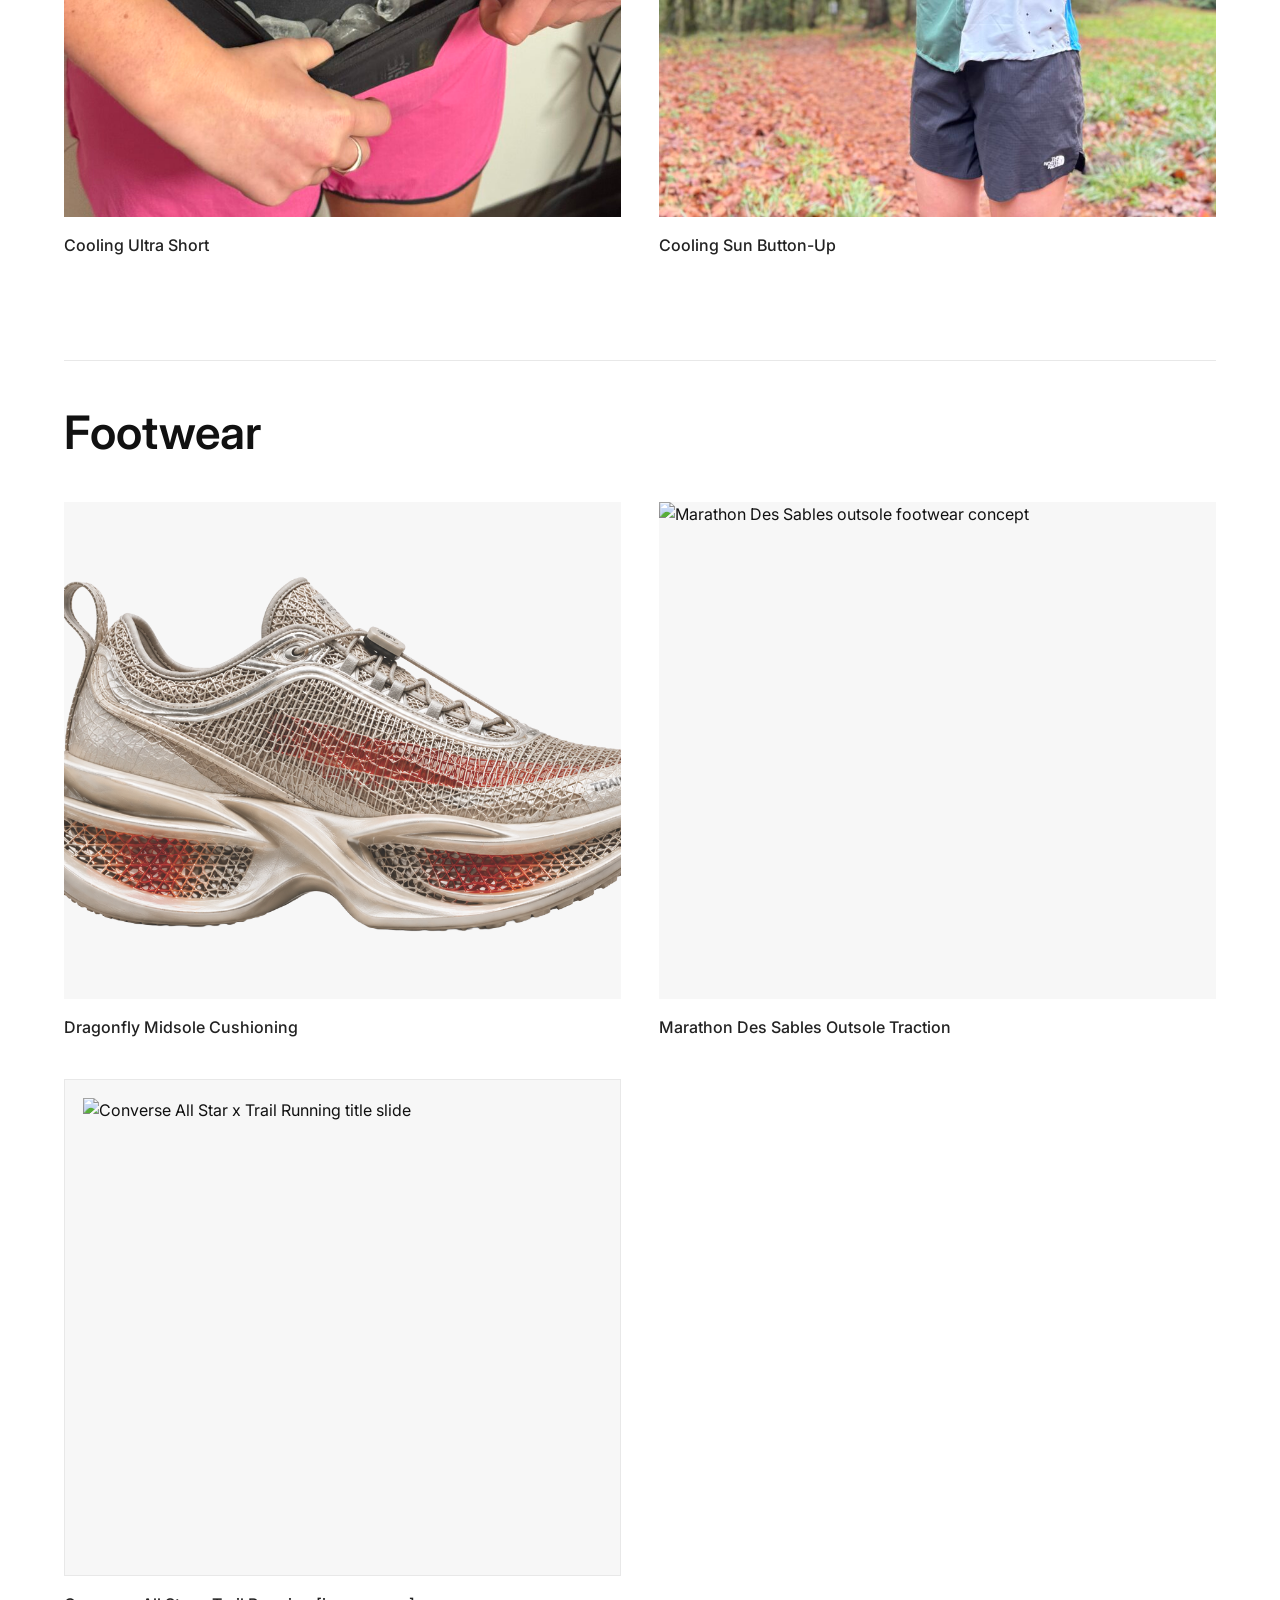
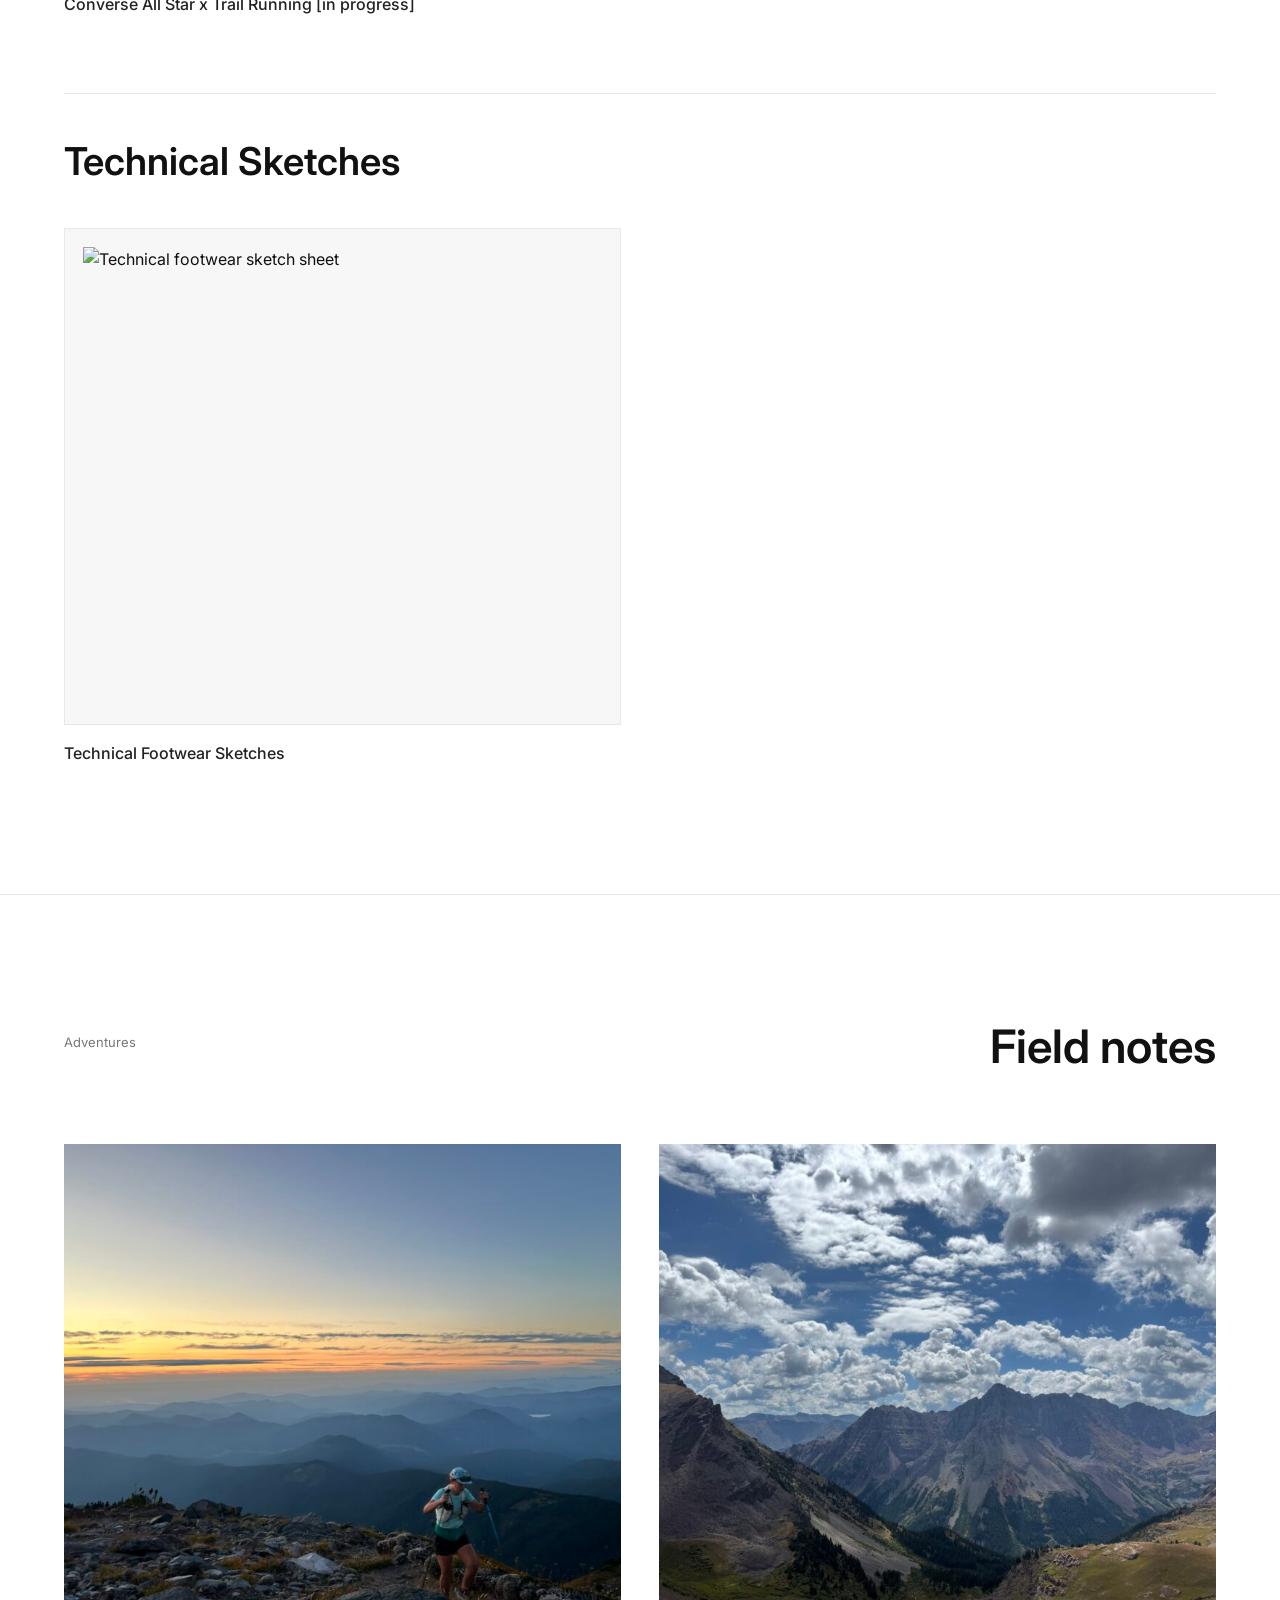
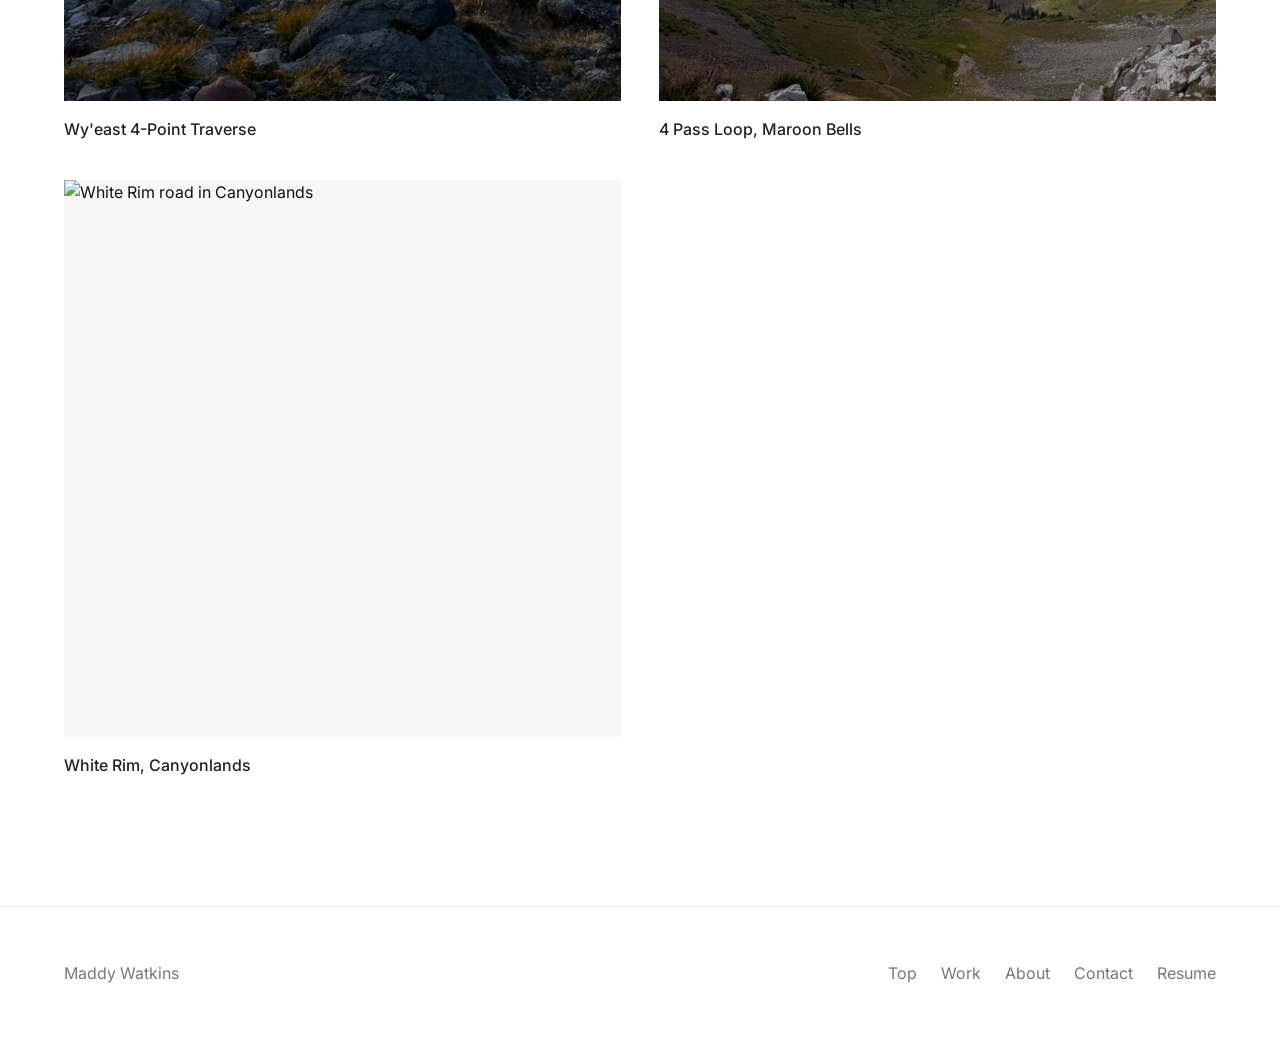
==== commit 5dab55e2: "Update index.html" ====
--- a/index.html
+++ b/index.html
@@ -102,7 +102,7 @@
 
         <div class="project-grid footwear-grid">
           <a class="project-card" href="dragonfly-midsole.html">
-            <img src="assets/dragonfly-midsole-deck/slide-01.png" alt="Dragonfly midsole shoe concept" />
+            <img src="assets/dragonfly-midsole-deck/main.png" alt="Dragonfly midsole shoe concept" />
             <span>Dragonfly Midsole Cushioning</span>
           </a>
 
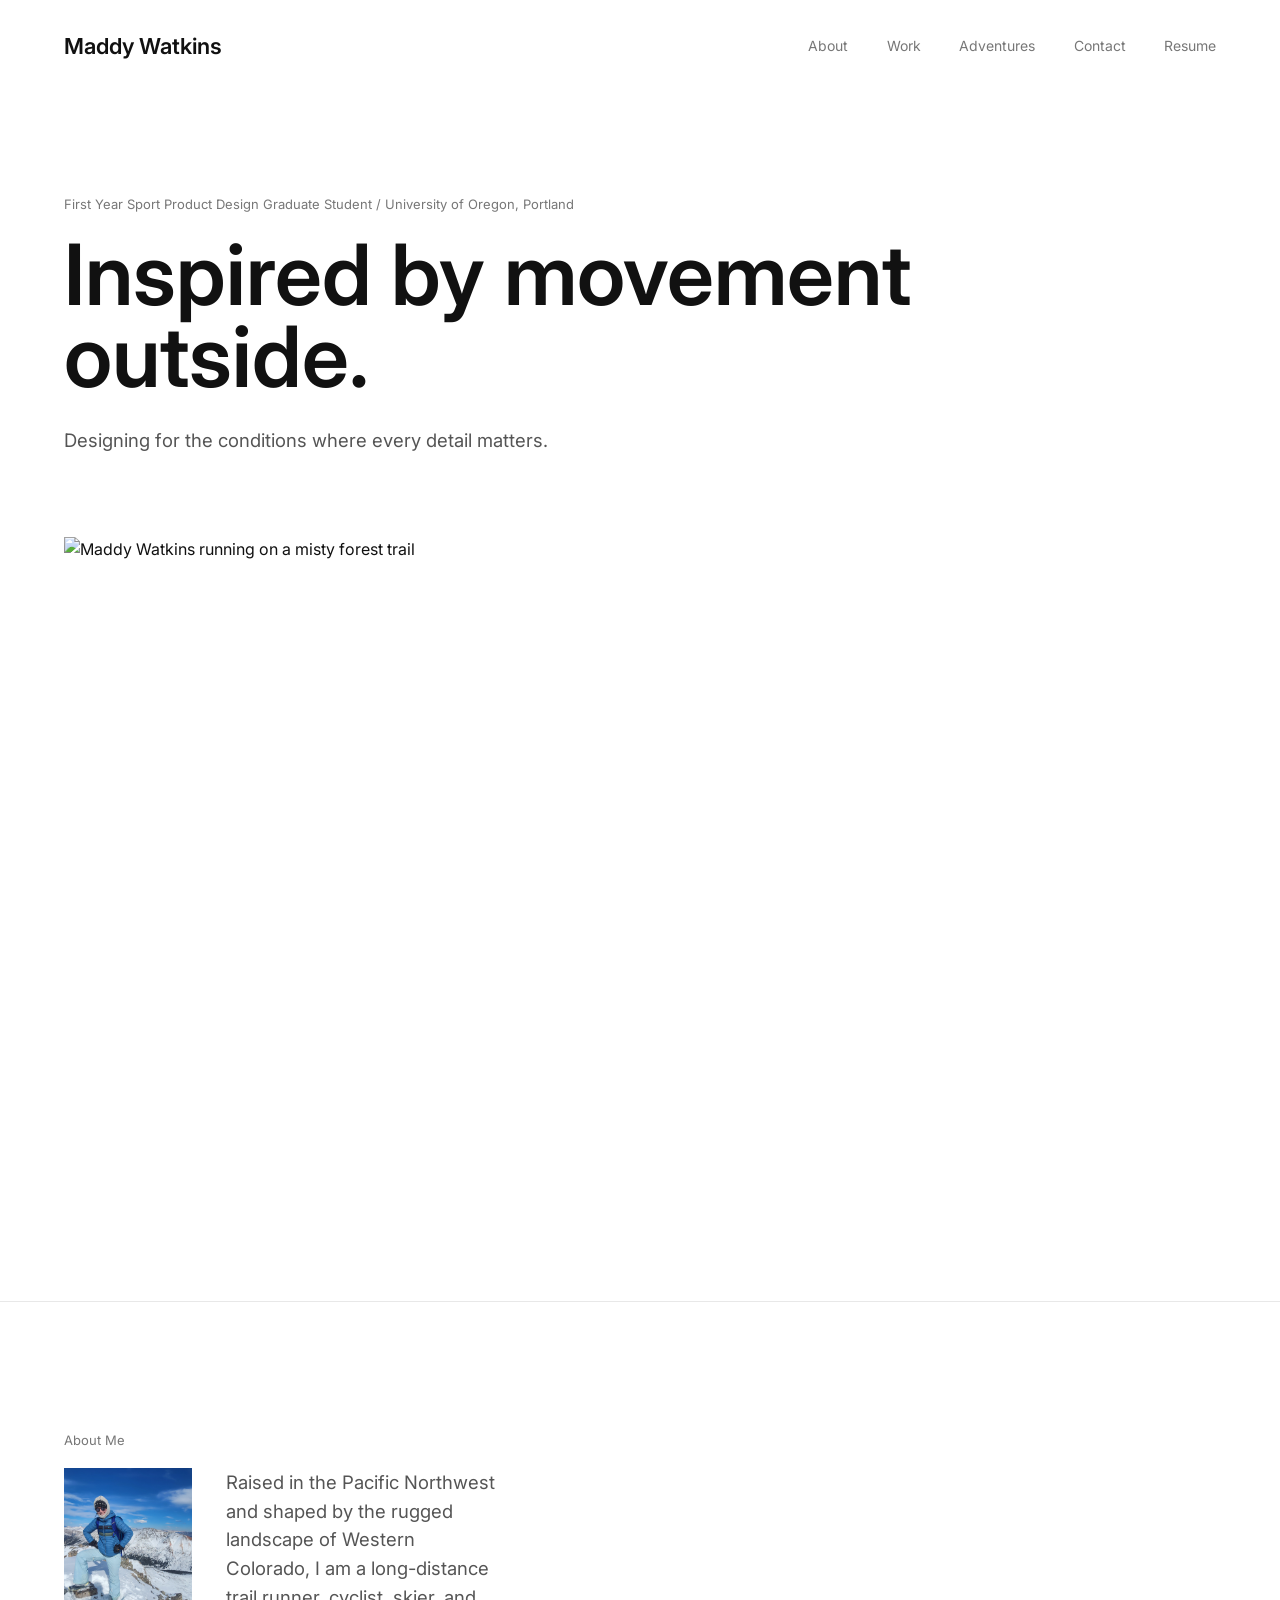
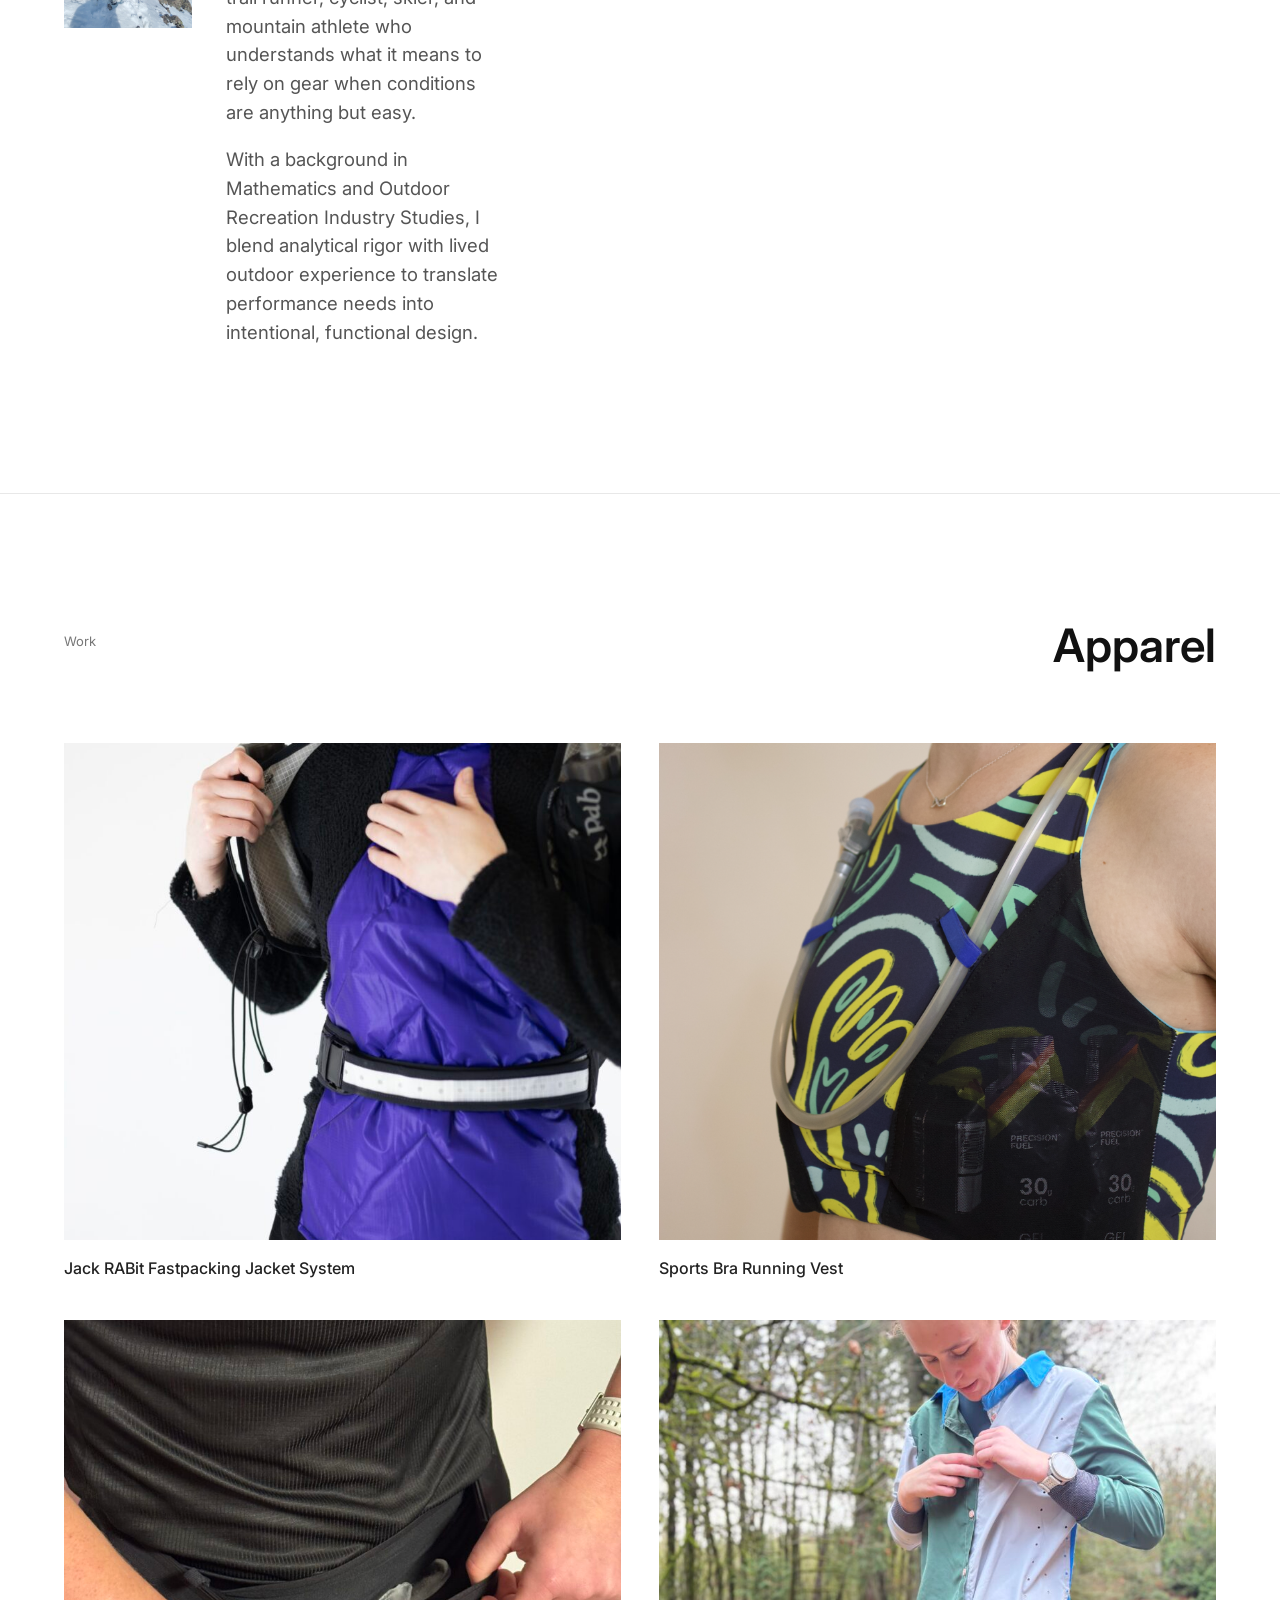
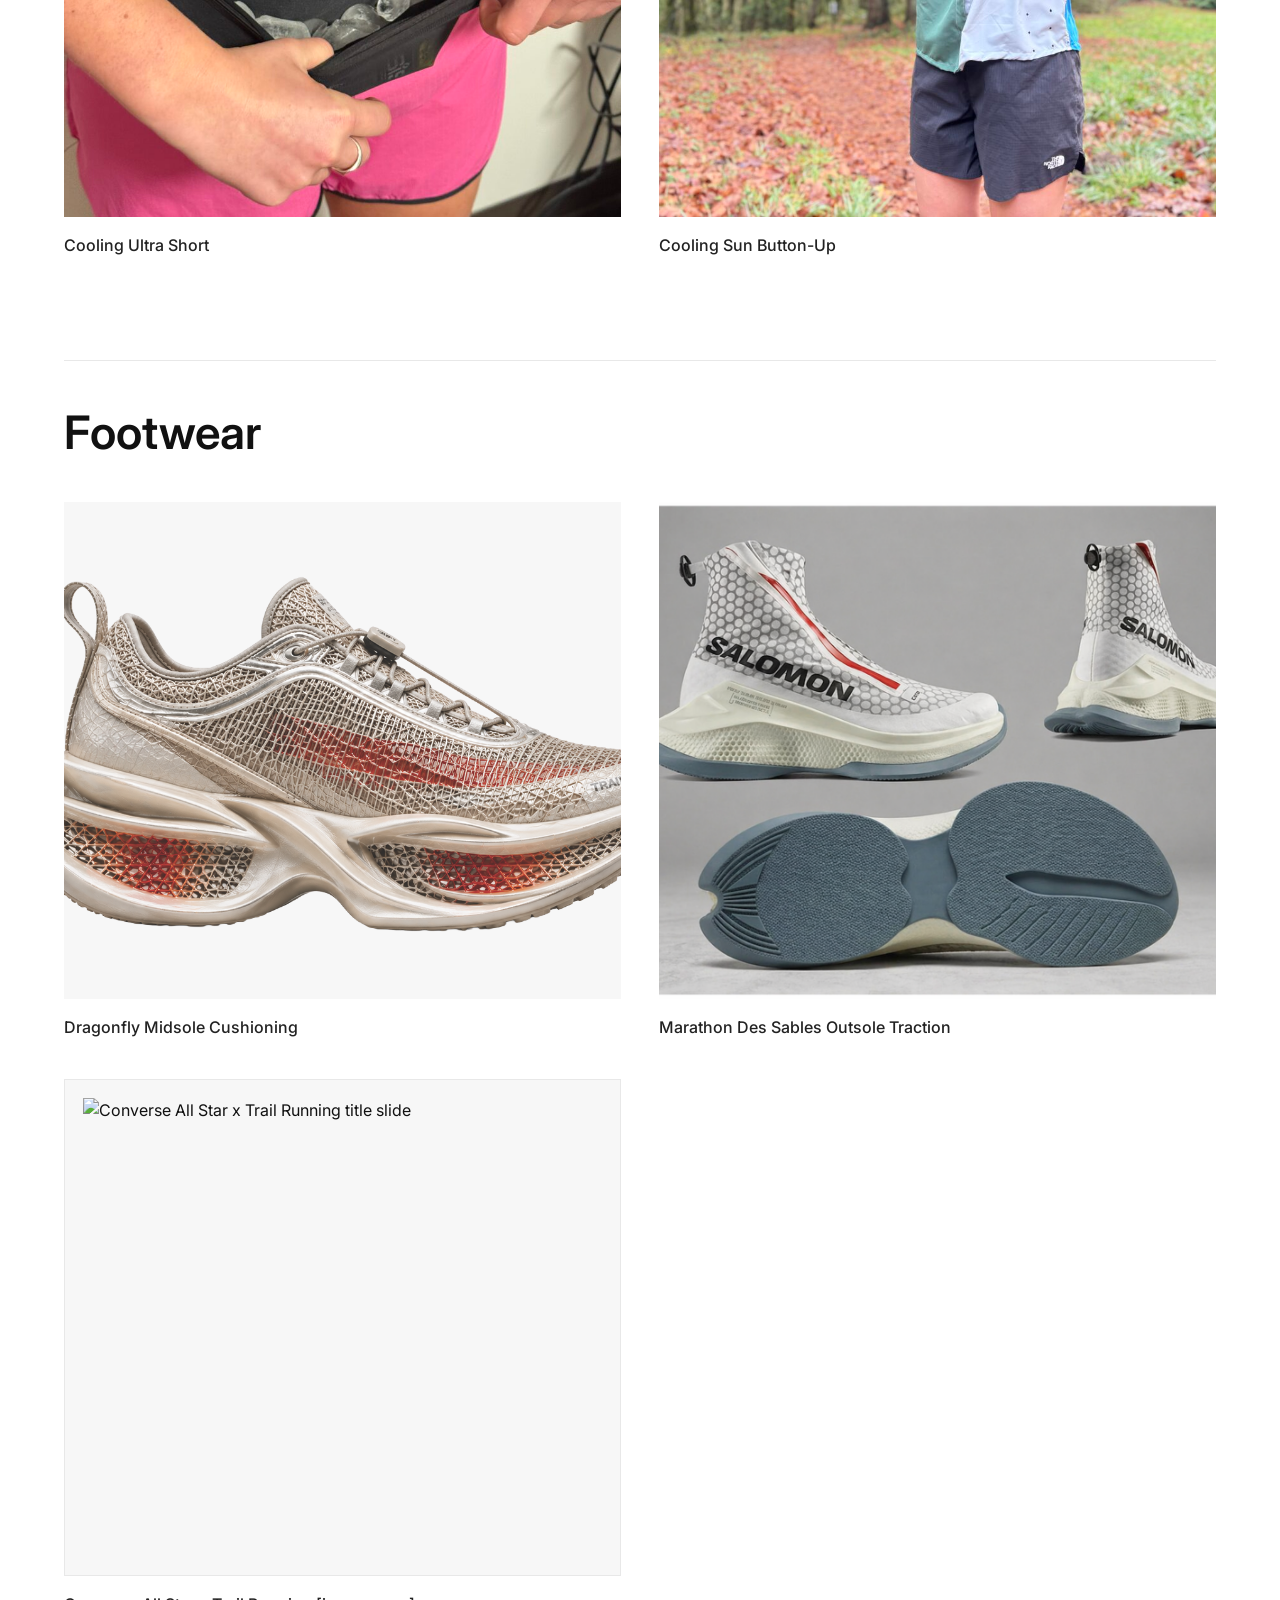
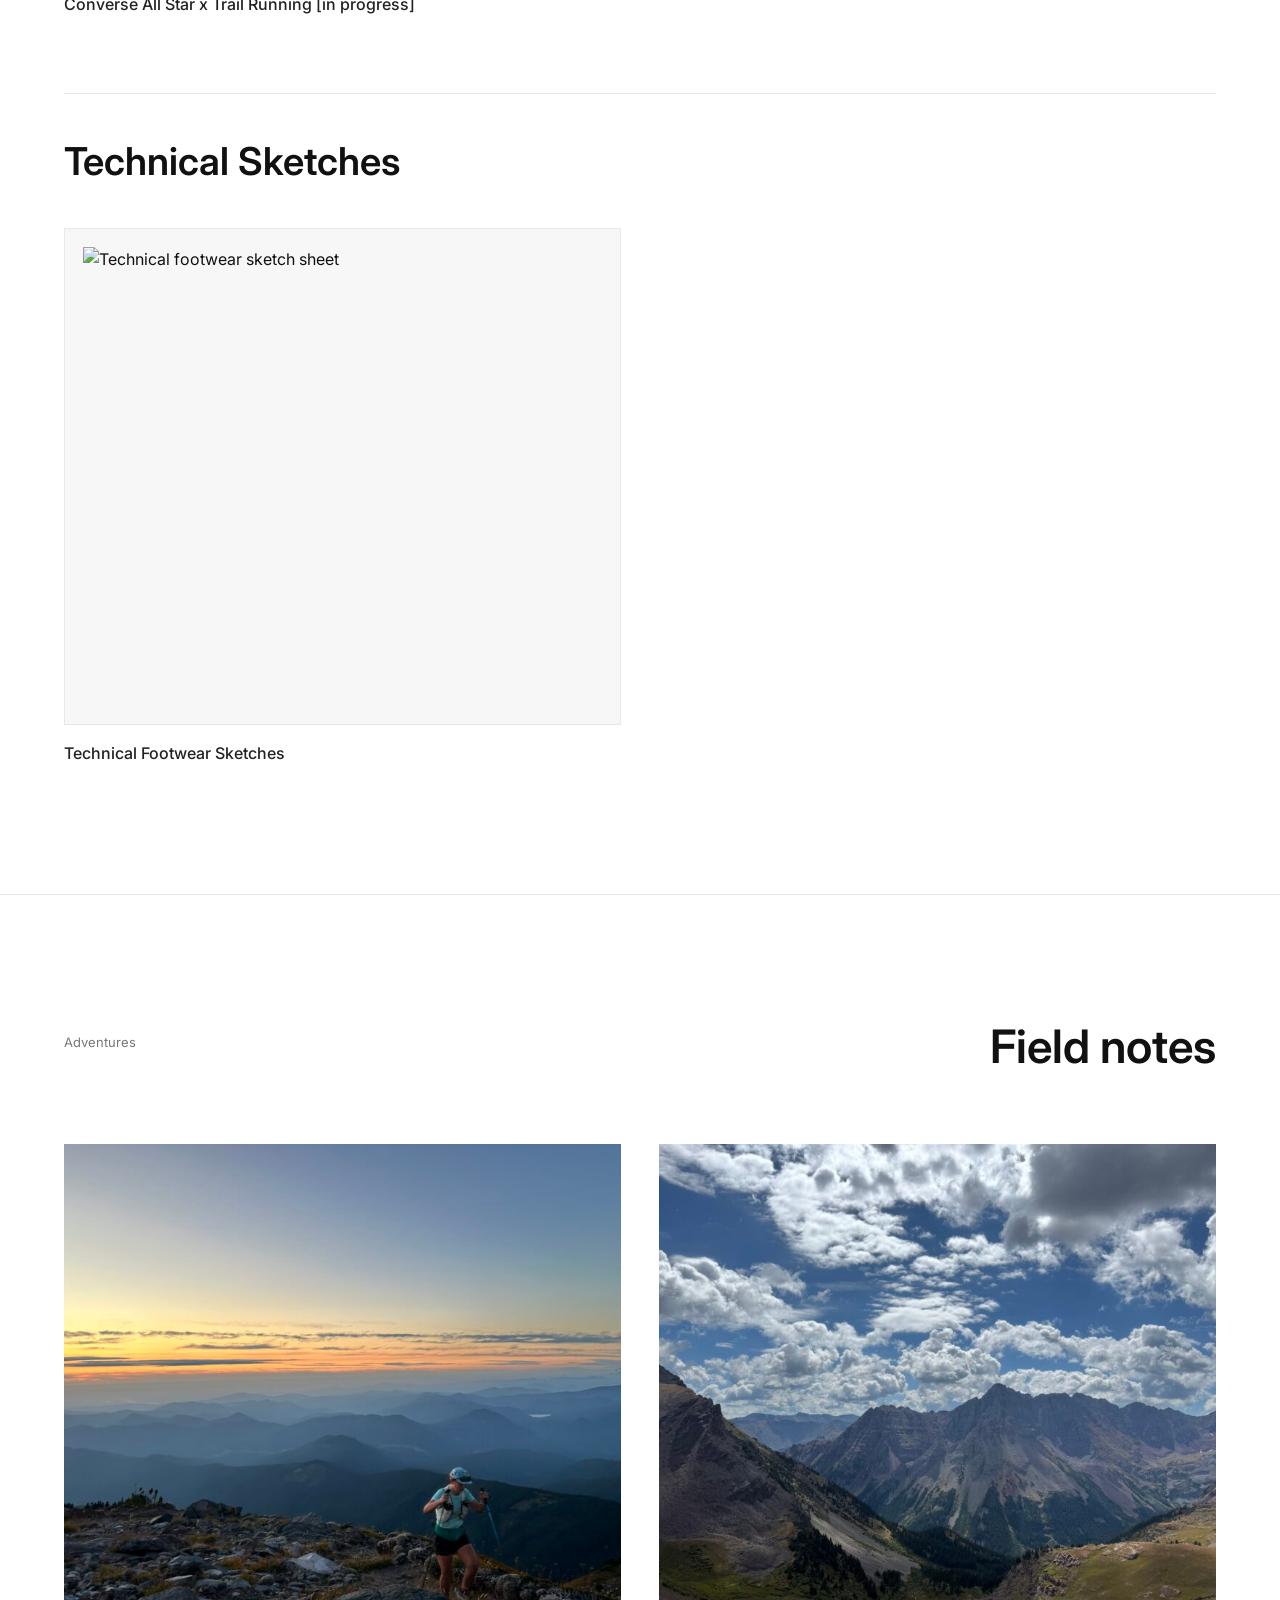
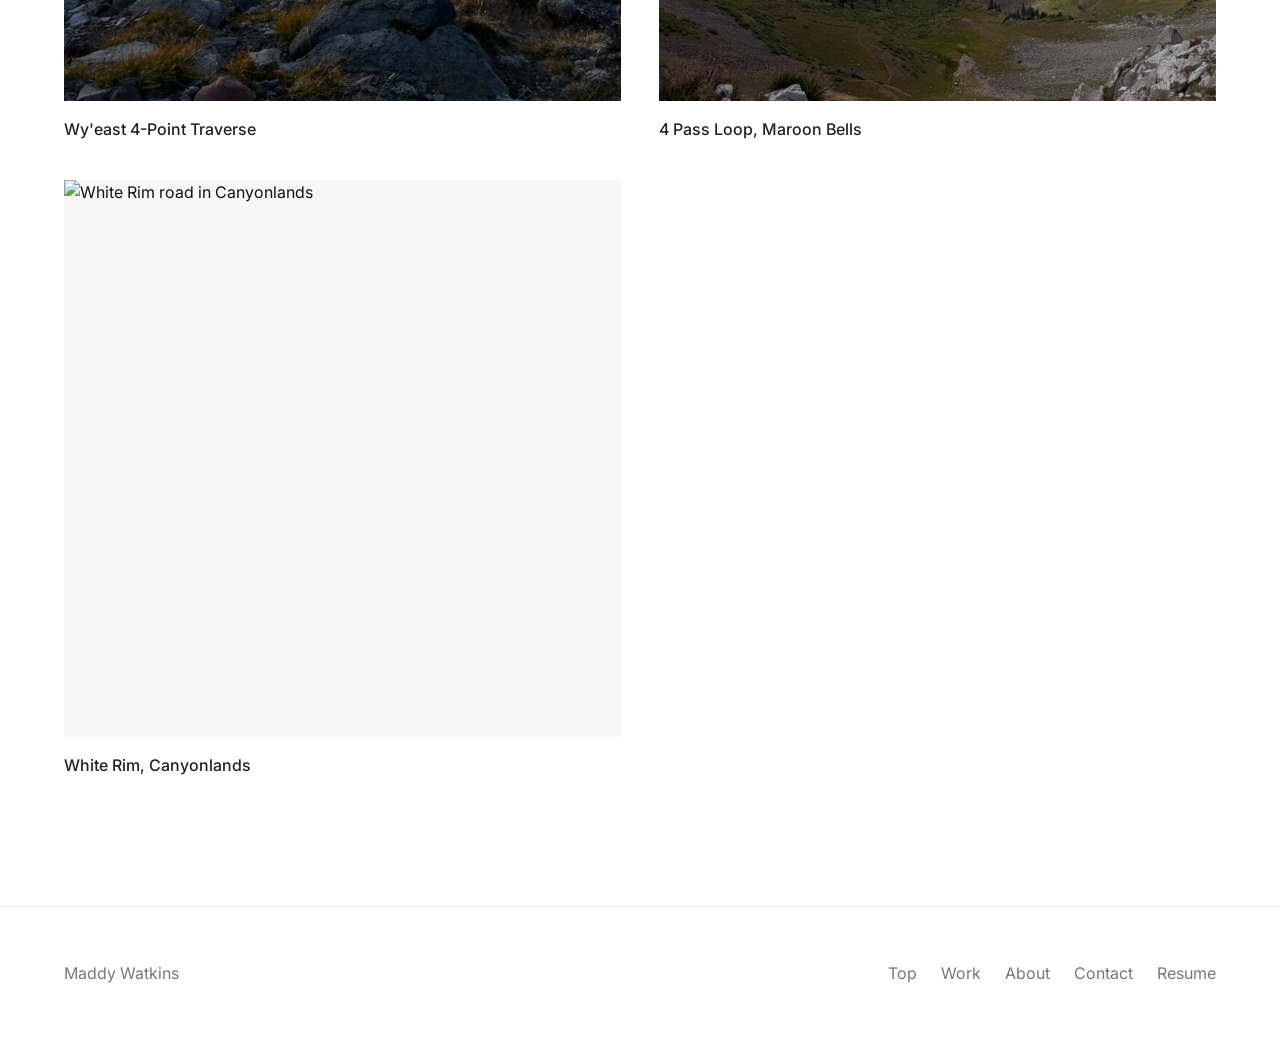
==== commit e02743af: "Update index.html" ====
--- a/index.html
+++ b/index.html
@@ -107,7 +107,7 @@
           </a>
 
           <a class="project-card" href="marathon-des-sables-outsole.html">
-           <img src="assets/marathon-des-sables-outsole.html" alt="Marathon Des Sables outsole footwear concept" />
+           <img src="assets/marathon-outsole-deck/outsolemain.png" alt="Marathon Des Sables outsole footwear concept" />
             <span>Marathon Des Sables Outsole Traction</span>
           </a>
 
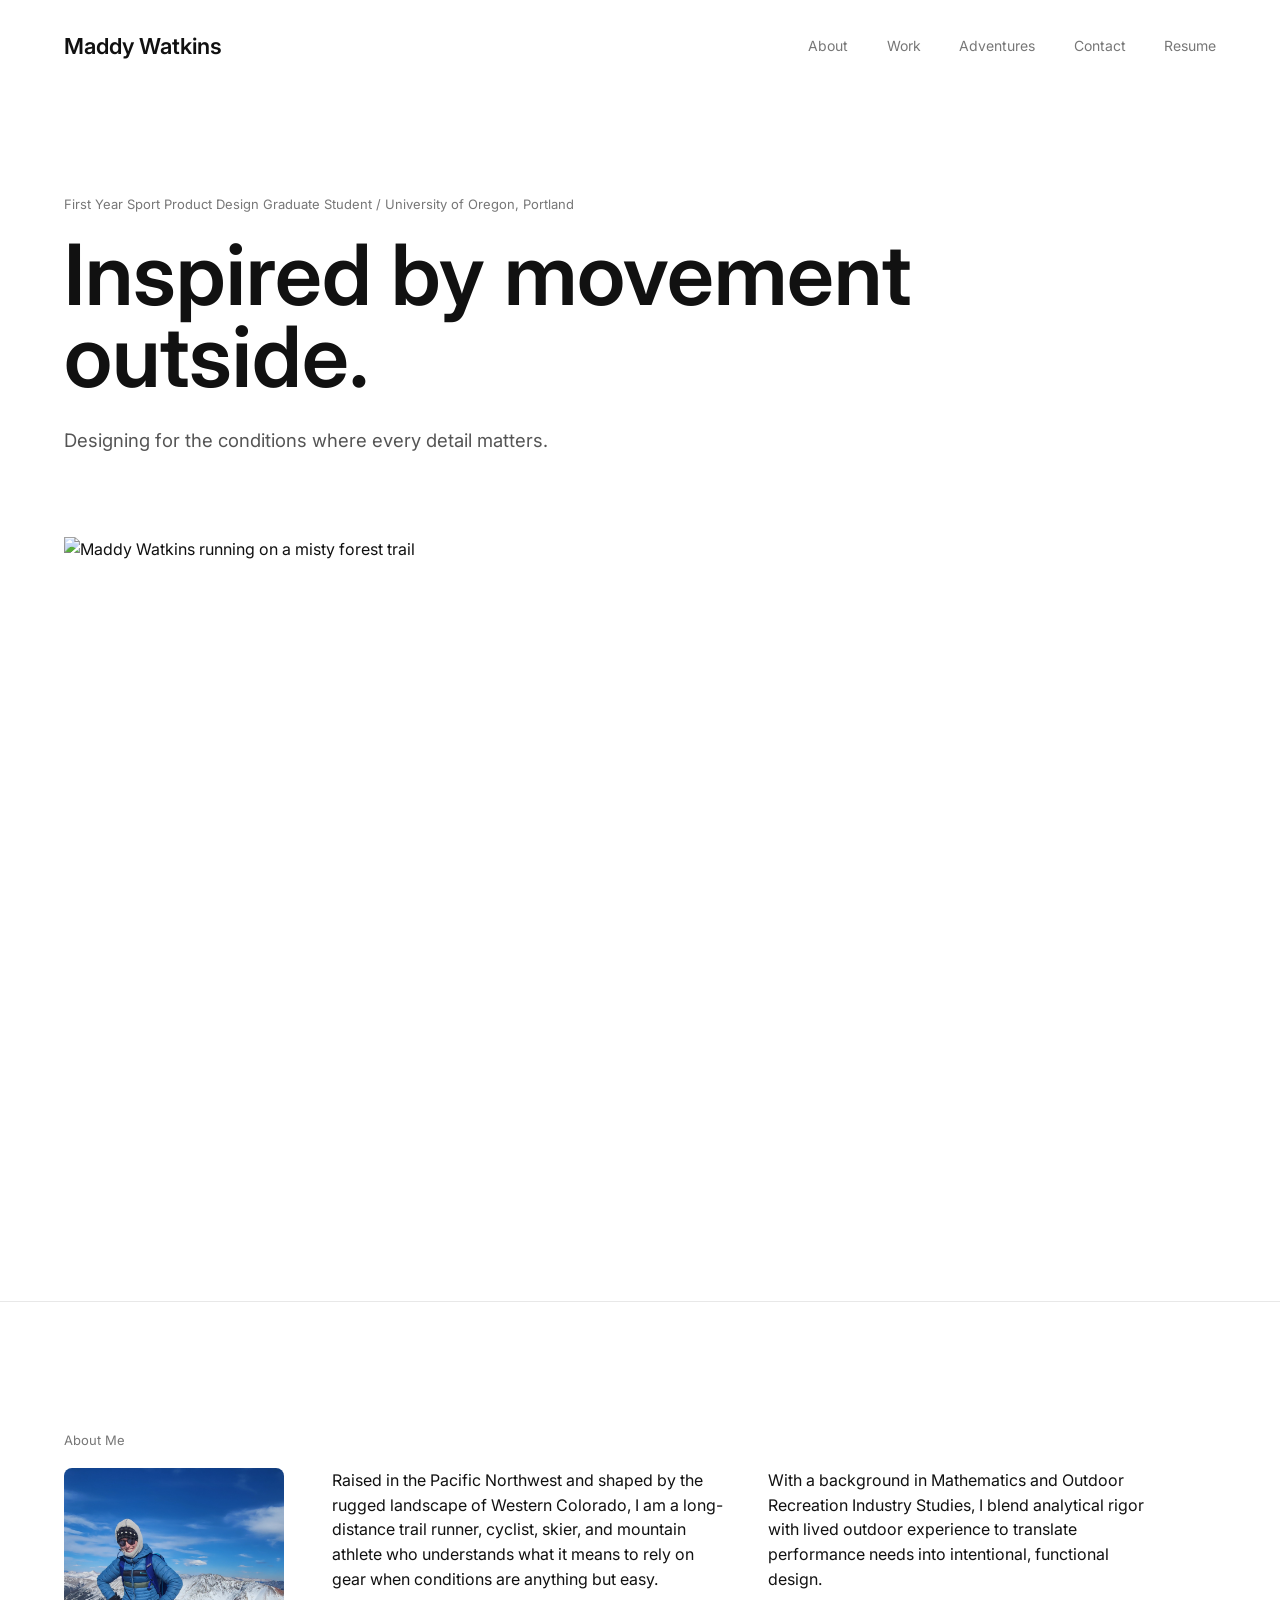
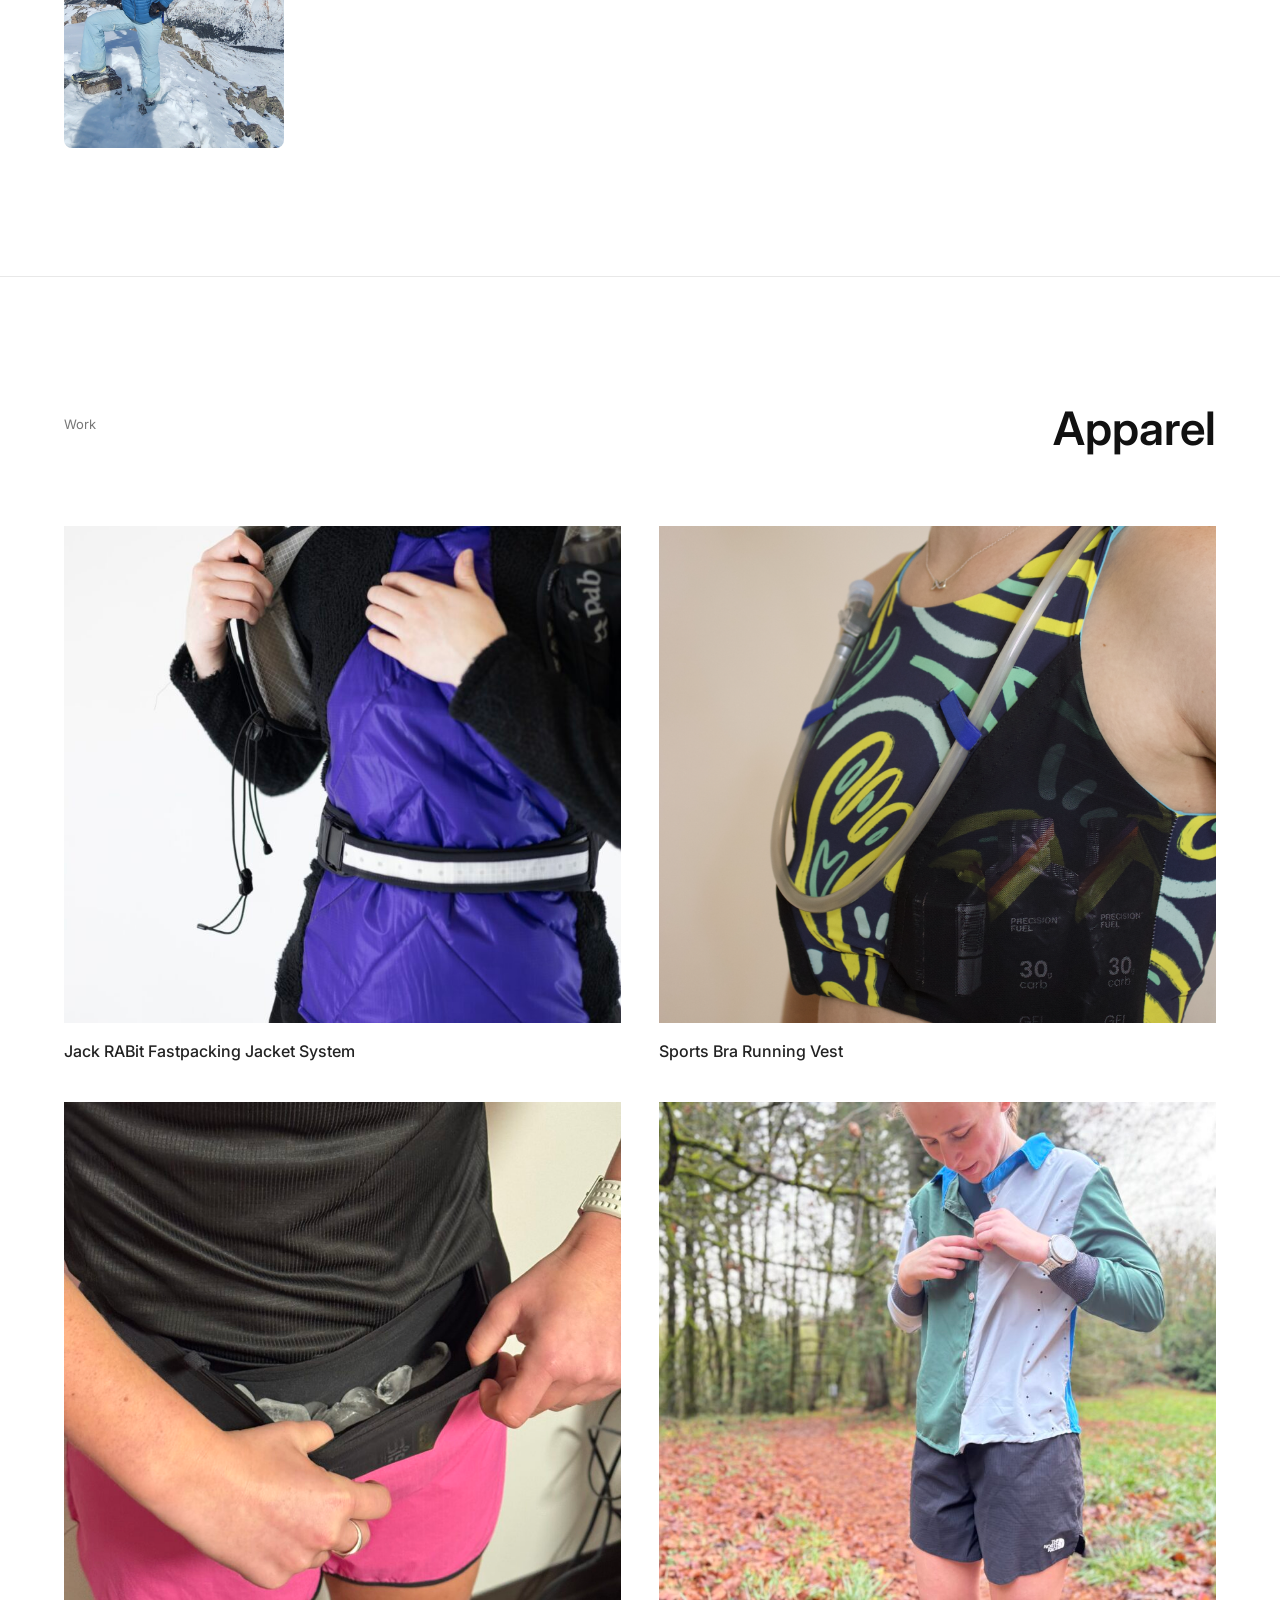
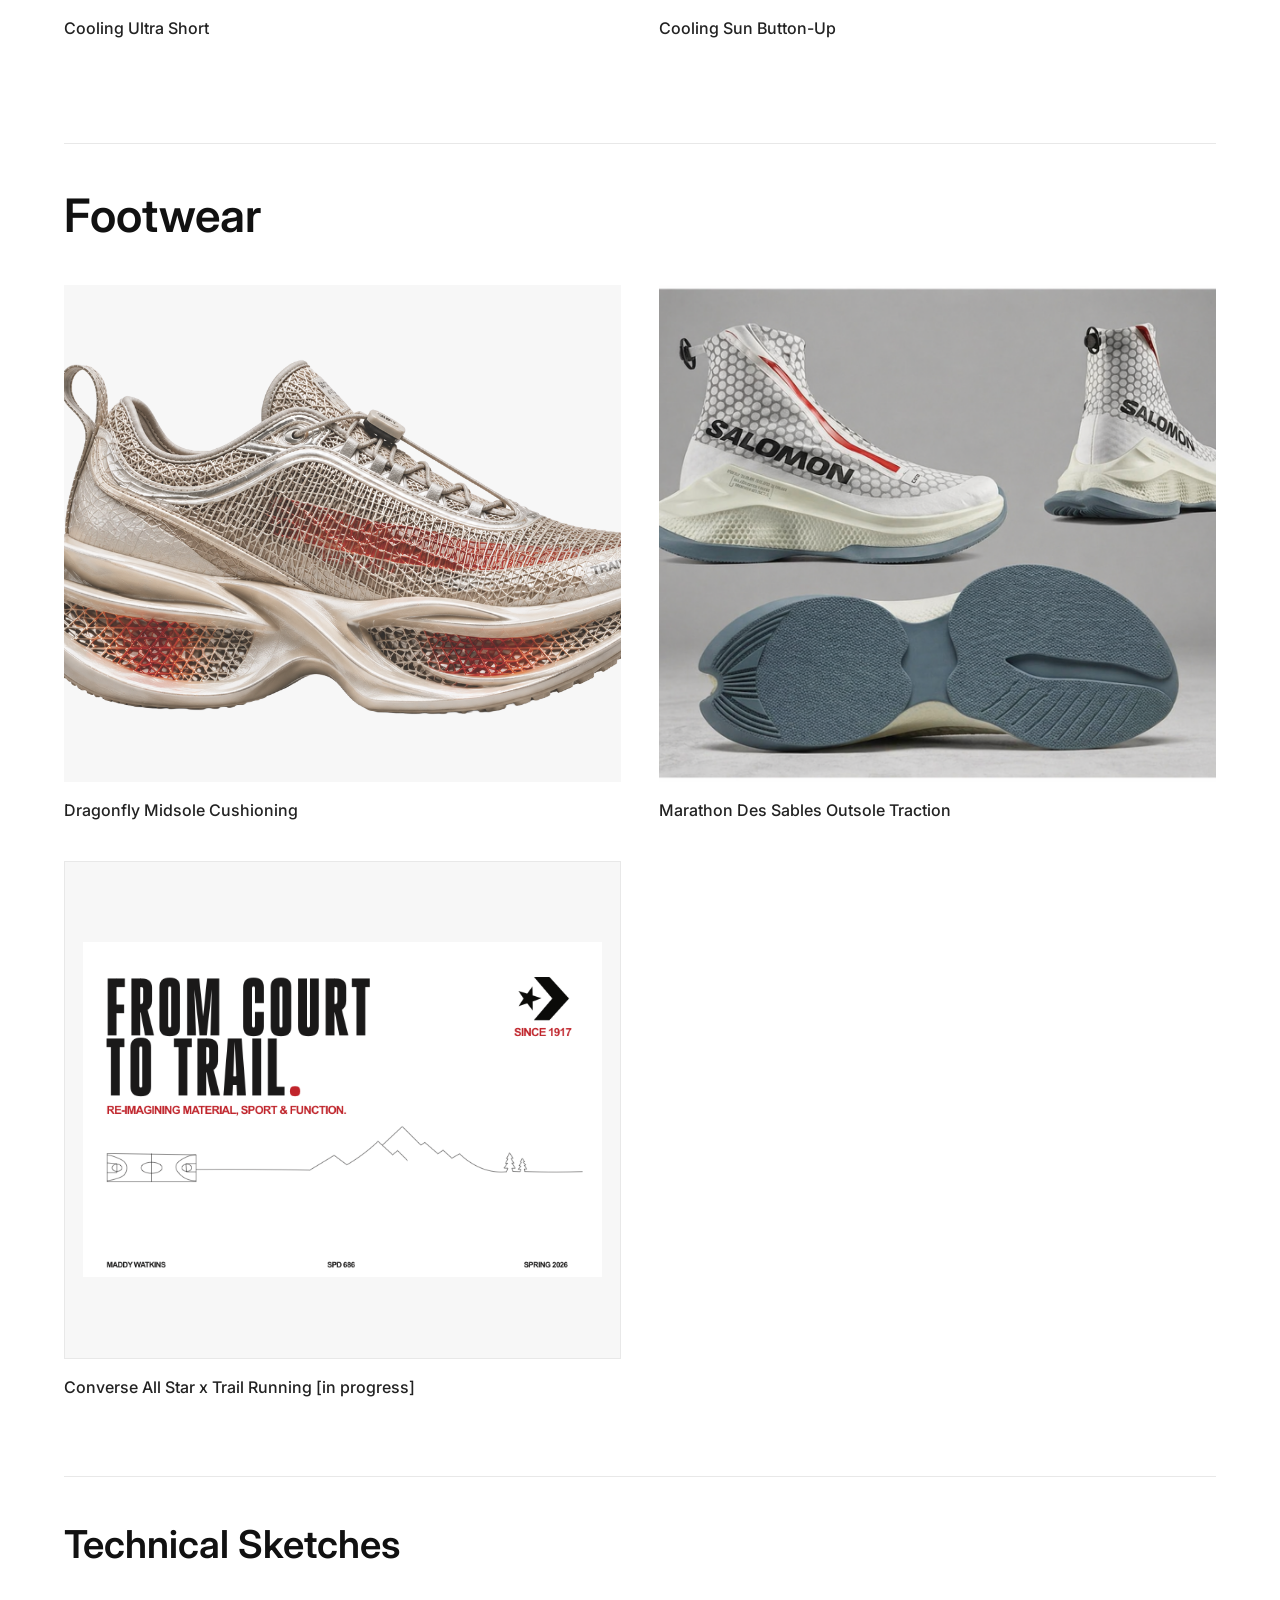
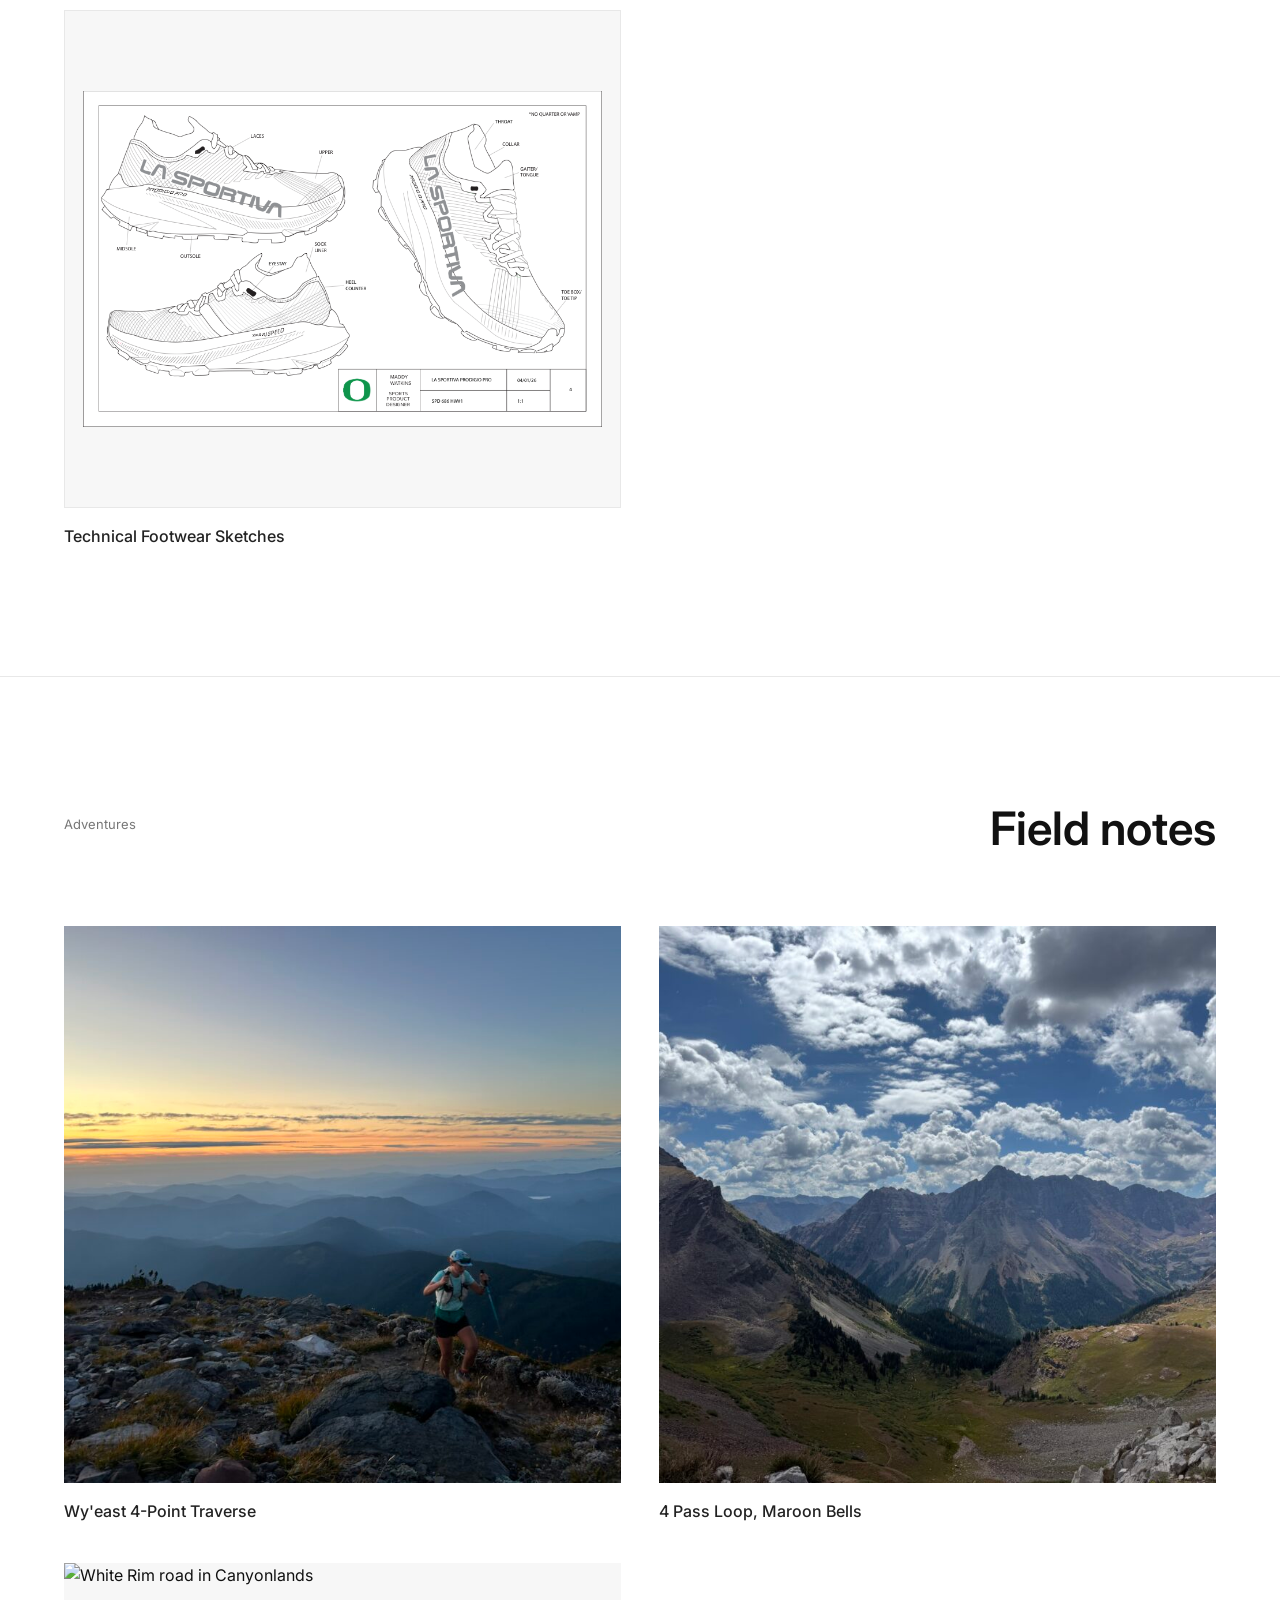
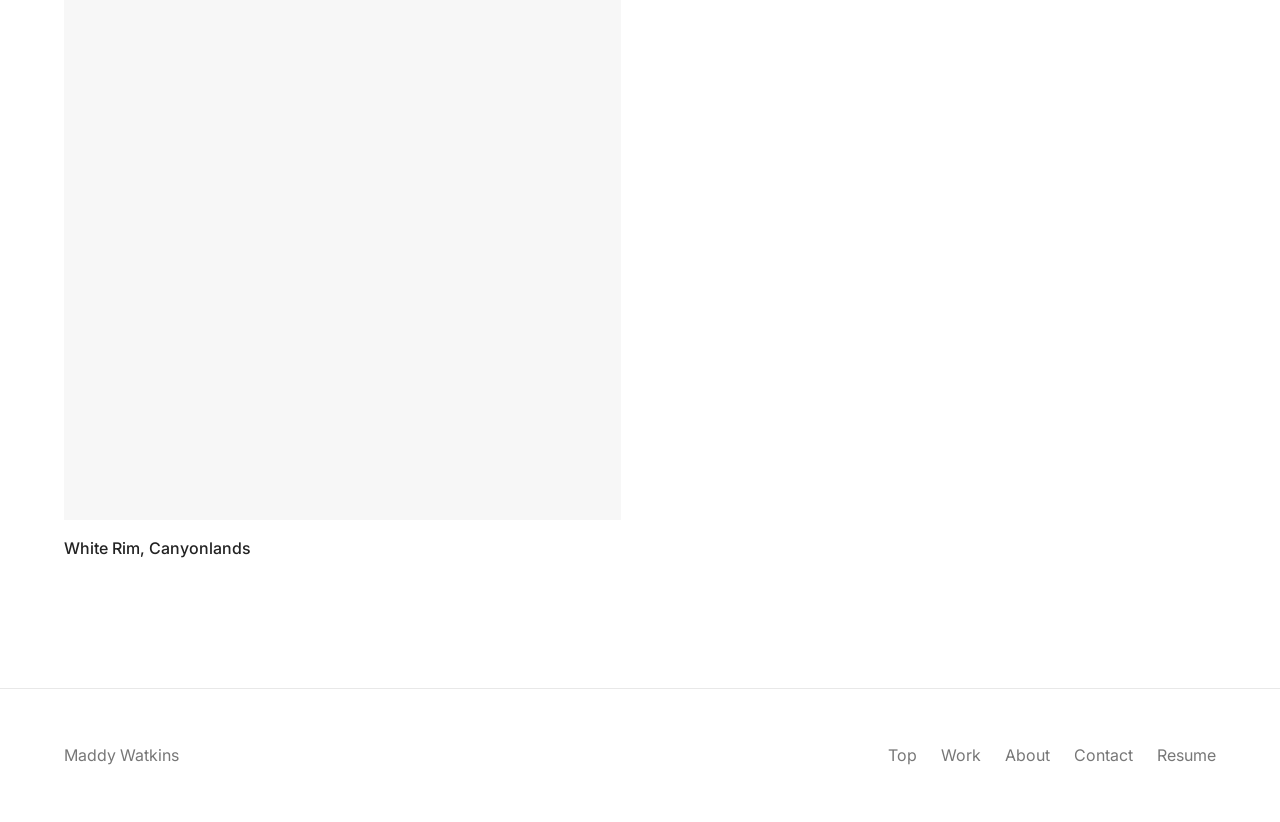
==== commit cbaa2e4f: "Update index.html" ====
--- a/index.html
+++ b/index.html
@@ -46,26 +46,32 @@
         <img src="assets/hero-firefly.png" alt="Maddy Watkins running on a misty forest trail" />
       </section>
 
-      <section class="section about" id="about" aria-label="About Me">
-        <div class="section-kicker">About Me</div>
-        <div class="split-copy">
-          <div class="about-media-copy">
-            <img src="assets/mountain-portrait.jpeg" alt="Maddy Watkins in snowy mountains" />
-            <div>
-              <p>
-                Raised in the Pacific Northwest and shaped by the rugged landscape of
-                Western Colorado, I am a long-distance trail runner, cyclist, skier,
-                and mountain athlete who understands what it means to rely on gear
-                when conditions are anything but easy.
-              </p>
-              <p>
-                With a background in Mathematics and Outdoor Recreation Industry Studies, I
-                blend analytical rigor with lived outdoor experience to translate performance
-                needs into intentional, functional design.
-              </p>
-            </div>
-          </div>
-        </div>
+     <section class="section about" id="about" aria-label="About Me">
+  <div class="section-kicker">About Me</div>
+
+  <div style="display: grid; grid-template-columns: 220px 1fr; gap: 48px; align-items: start; max-width: 1100px;">
+    <img
+      src="assets/mountain-portrait.jpeg"
+      alt="Maddy Watkins in snowy mountains"
+      style="width: 220px; height: 280px; object-fit: cover; border-radius: 8px;"
+    />
+
+    <div style="display: grid; grid-template-columns: 1fr 1fr; gap: 40px;">
+      <p style="margin: 0;">
+        Raised in the Pacific Northwest and shaped by the rugged landscape of
+        Western Colorado, I am a long-distance trail runner, cyclist, skier,
+        and mountain athlete who understands what it means to rely on gear
+        when conditions are anything but easy.
+      </p>
+
+      <p style="margin: 0;">
+        With a background in Mathematics and Outdoor Recreation Industry Studies, I
+        blend analytical rigor with lived outdoor experience to translate performance
+        needs into intentional, functional design.
+      </p>
+    </div>
+  </div>
+</section>
       </section>
 
       <section class="section work" id="portfolio" aria-labelledby="portfolio-title">
--- a/styles.css
+++ b/styles.css
@@ -702,4 +702,68 @@
   .footer {
     display: grid;
   }
-}
+    /* Dragonfly project page image fixes */
+/* ===== ABOUT SECTION LAYOUT FIX ===== */
+
+/* ===== ABOUT FINAL FIX ===== */
+
+.about-media-copy {
+  display: grid;
+  grid-template-columns: 220px 1fr;
+  gap: 48px;
+  align-items: start;
+}
+
+.about-media-copy img {
+  width: 220px;
+  height: auto;
+  border-radius: 8px;
+}
+
+/* THIS is the key part you were missing */
+.about-media-copy > div {
+  display: grid;
+  grid-template-columns: 1fr 1fr;
+  gap: 40px;
+  max-width: 700px;
+}
+
+/* force paragraphs to sit side by side cleanly */
+.about-media-copy p {
+  margin: 0;
+}
+  /* ===== ABOUT REAL FINAL FIX ===== */
+
+.about .split-copy {
+  display: block;
+}
+}/* ===== ABOUT DESKTOP FIX ===== */
+
+.about .split-copy {
+  display: block;
+}
+
+.about-media-copy {
+  display: grid;
+  grid-template-columns: 220px 1fr;
+  gap: 48px;
+  align-items: start;
+  max-width: 1100px;
+}
+
+.about-media-copy img {
+  width: 220px;
+  height: 280px;
+  object-fit: cover;
+  border-radius: 8px;
+}
+
+.about-media-copy > div {
+  display: grid;
+  grid-template-columns: 1fr 1fr;
+  gap: 40px;
+}
+
+.about-media-copy p {
+  margin: 0;
+}
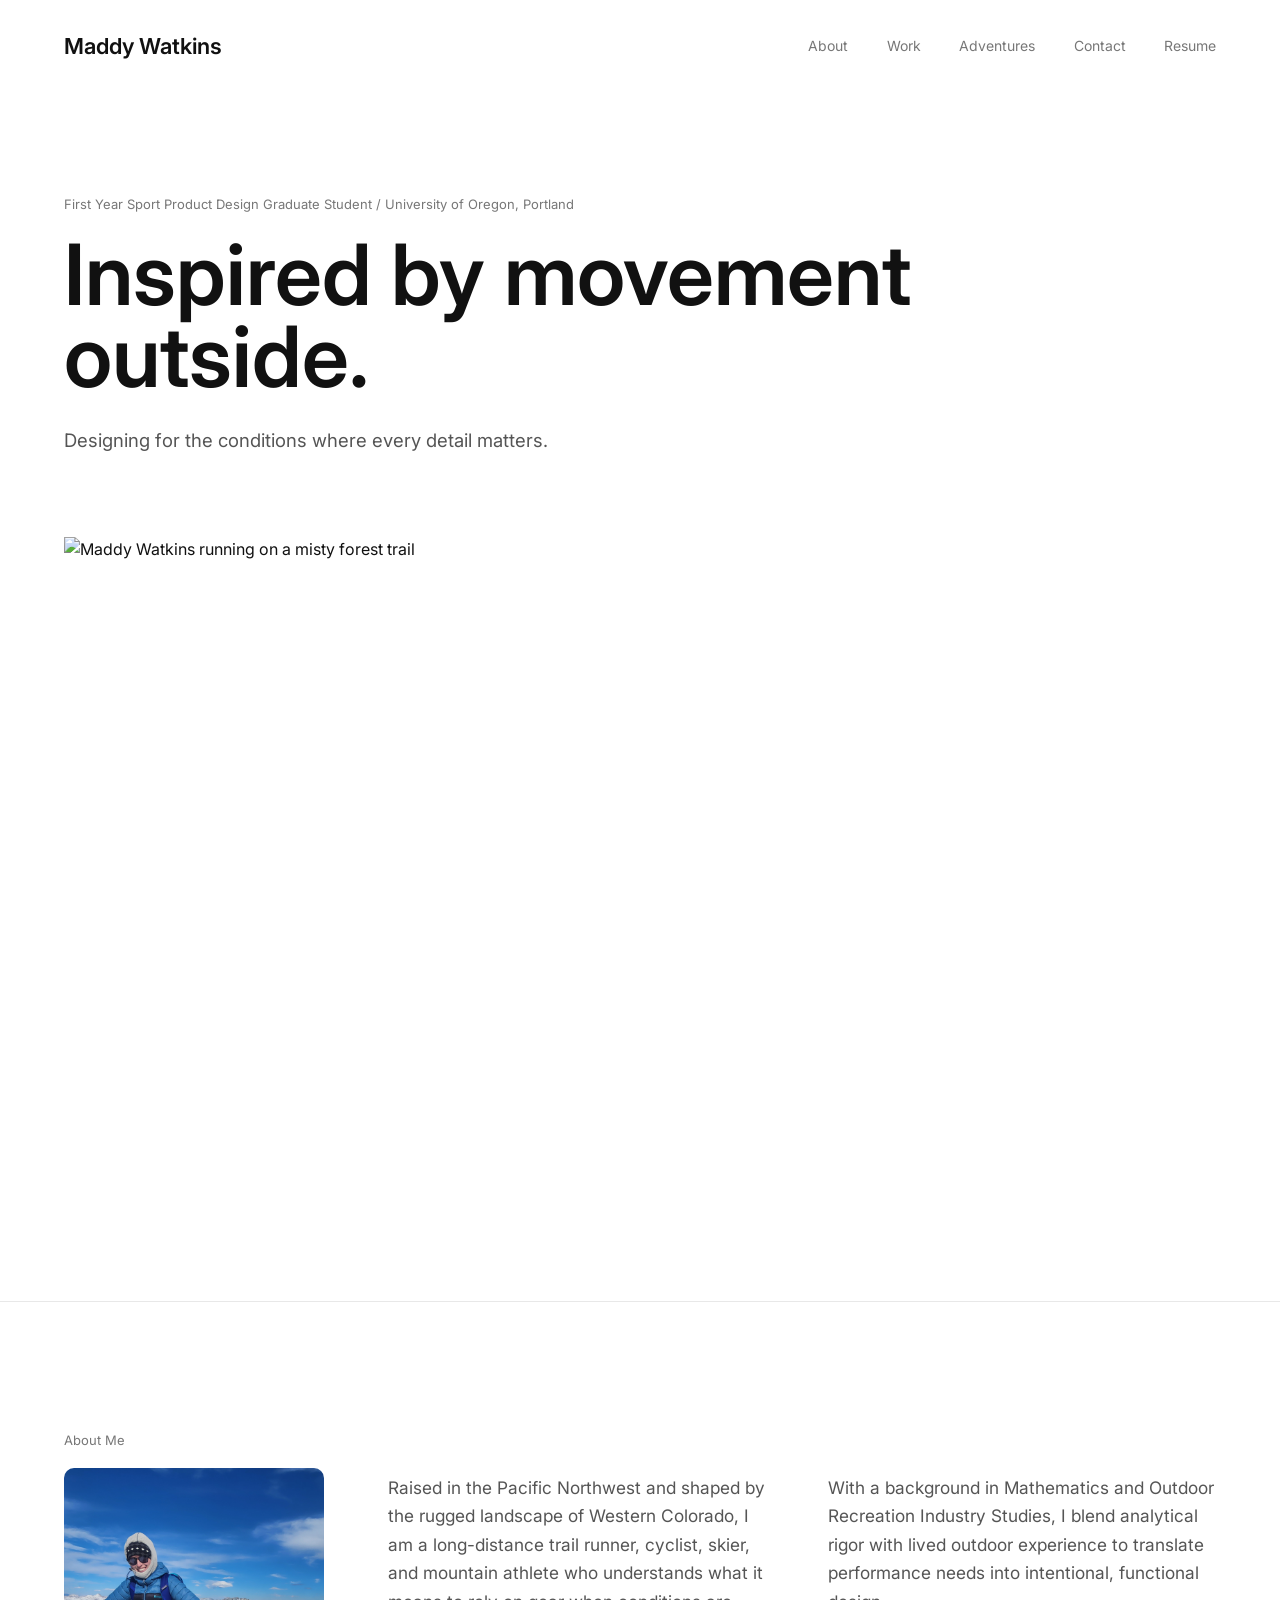
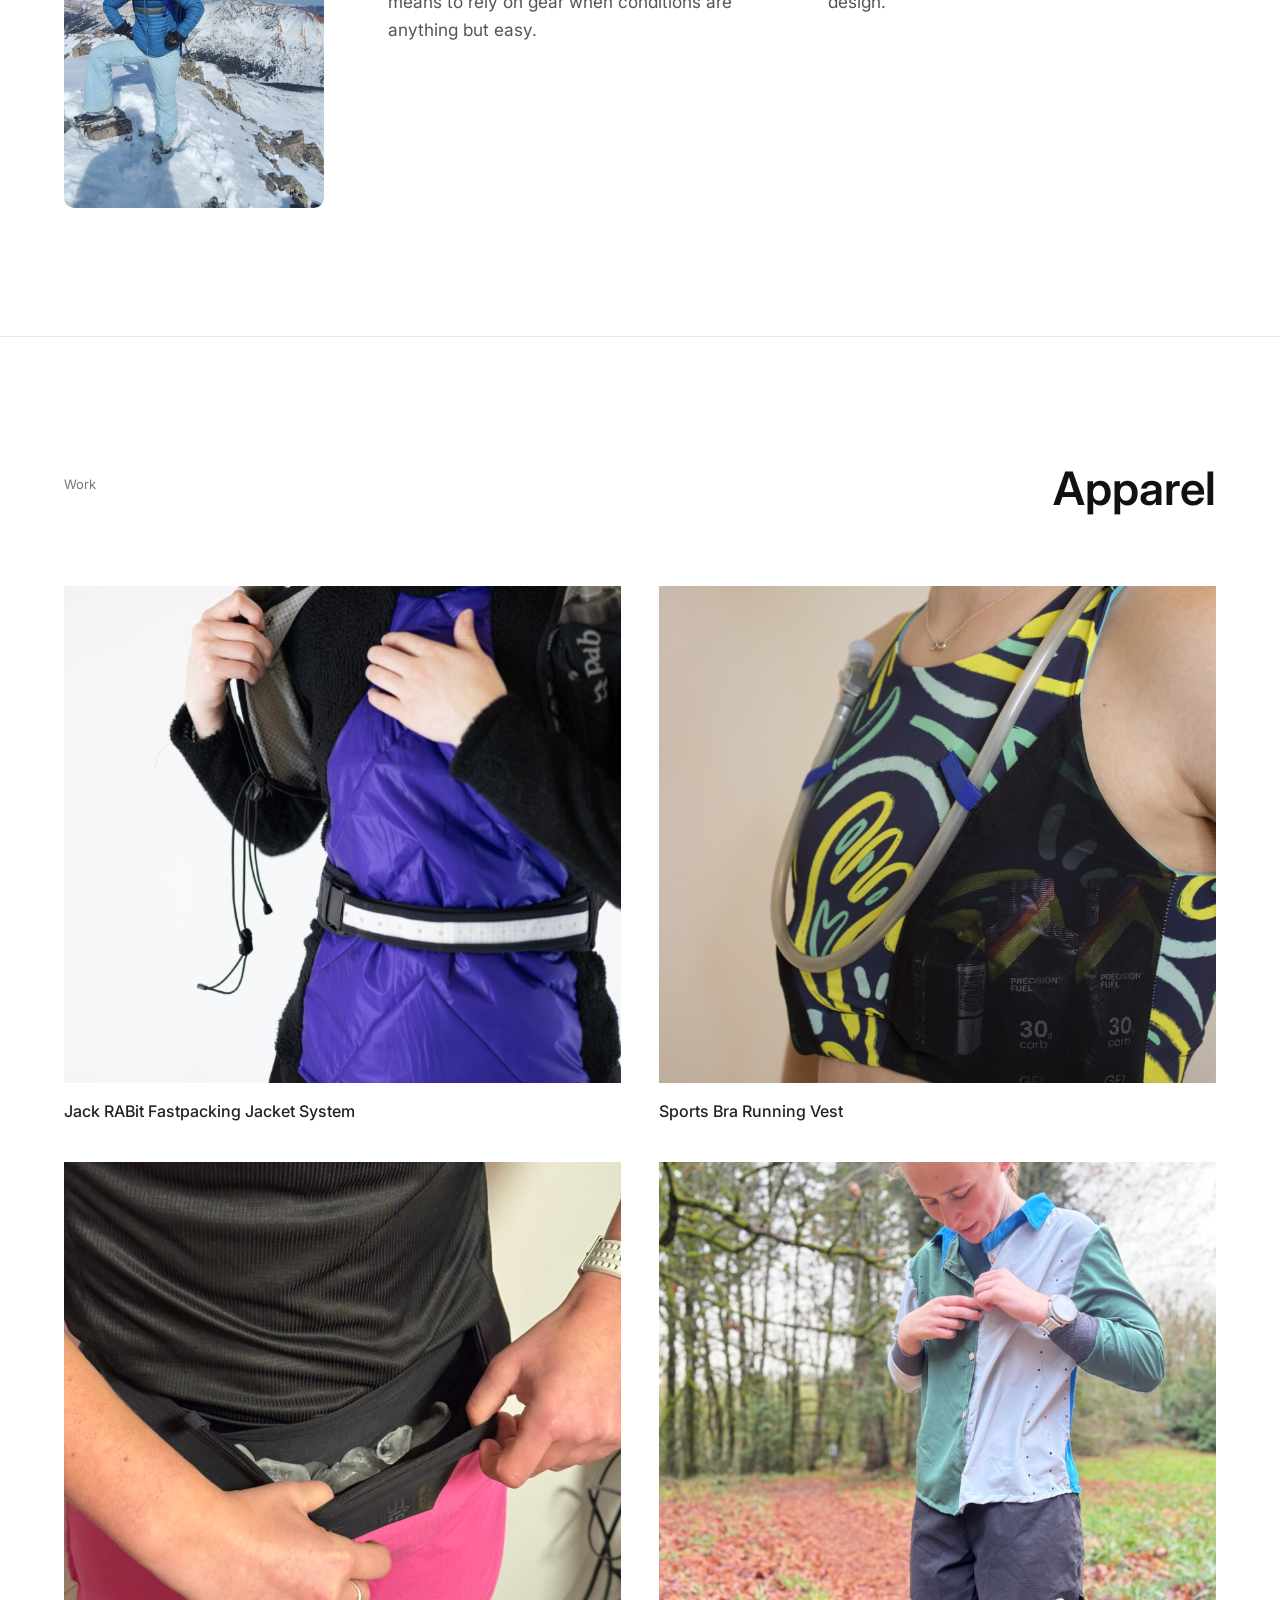
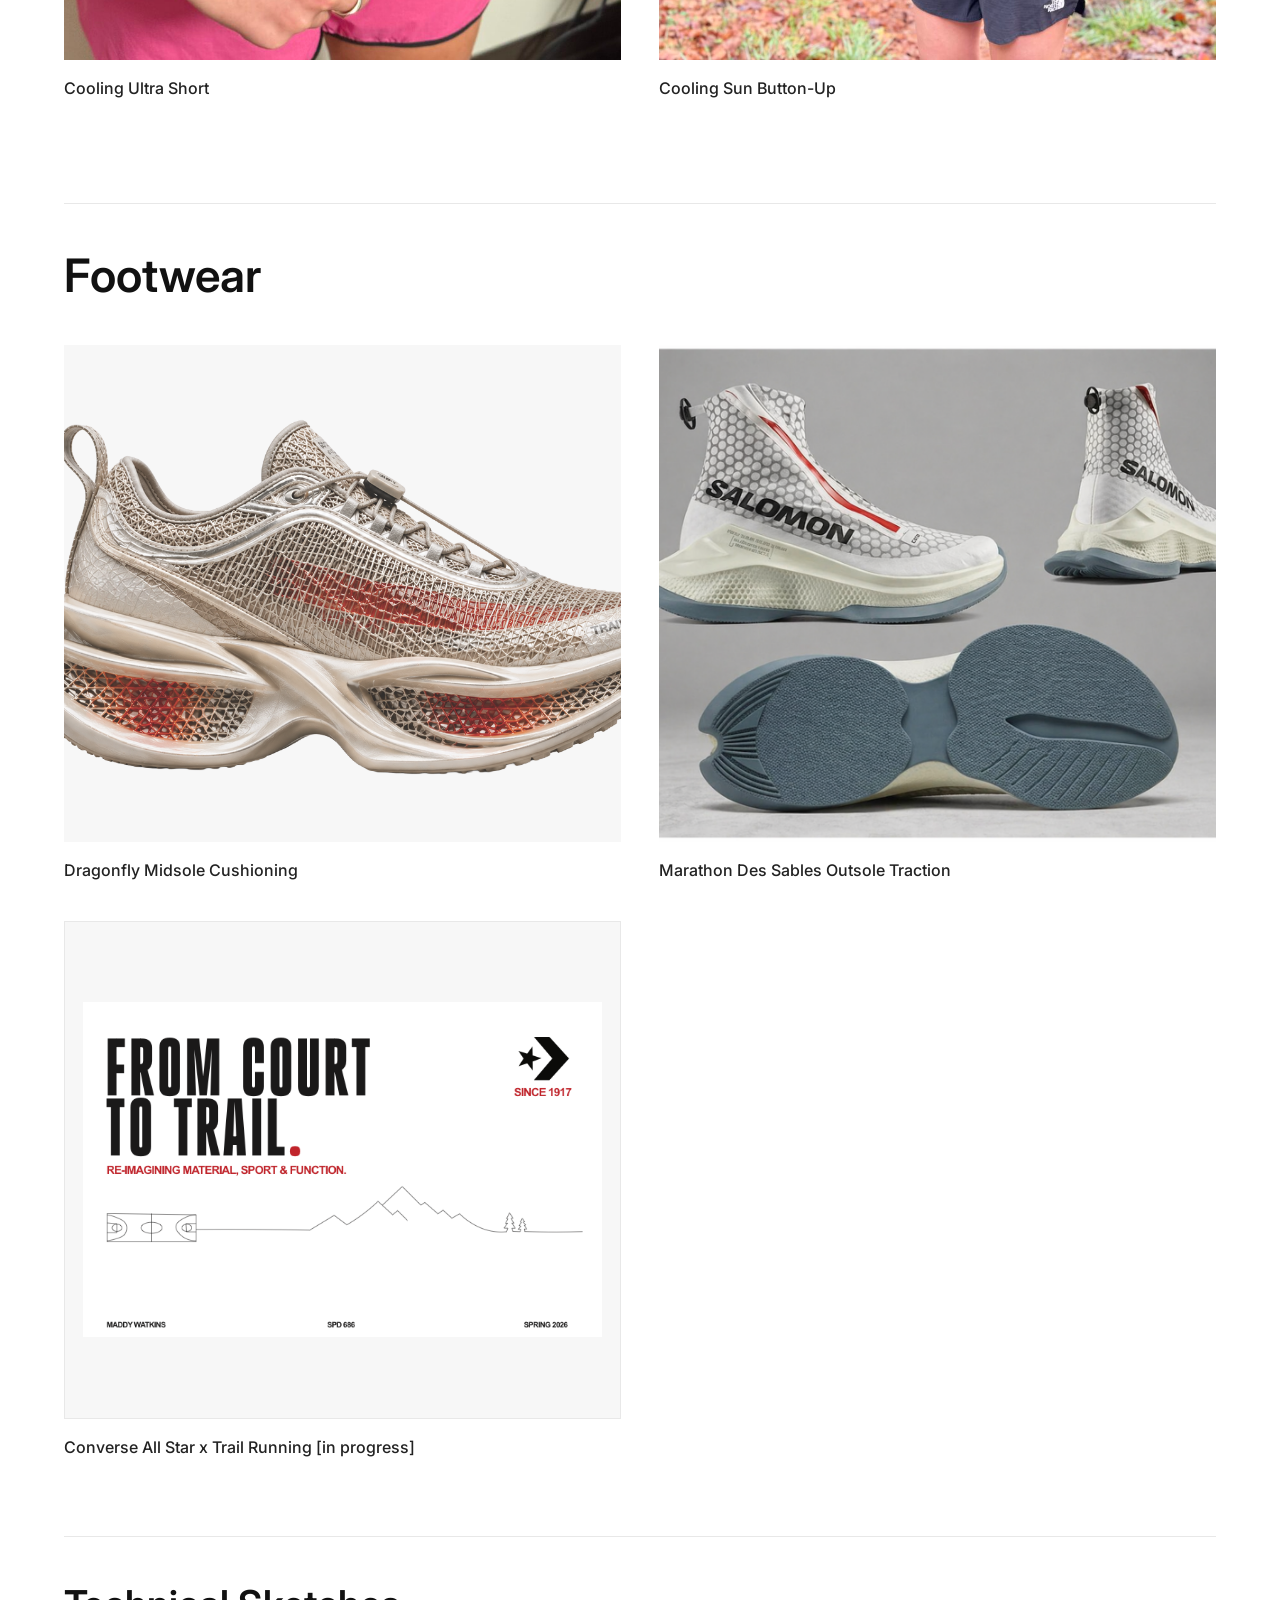
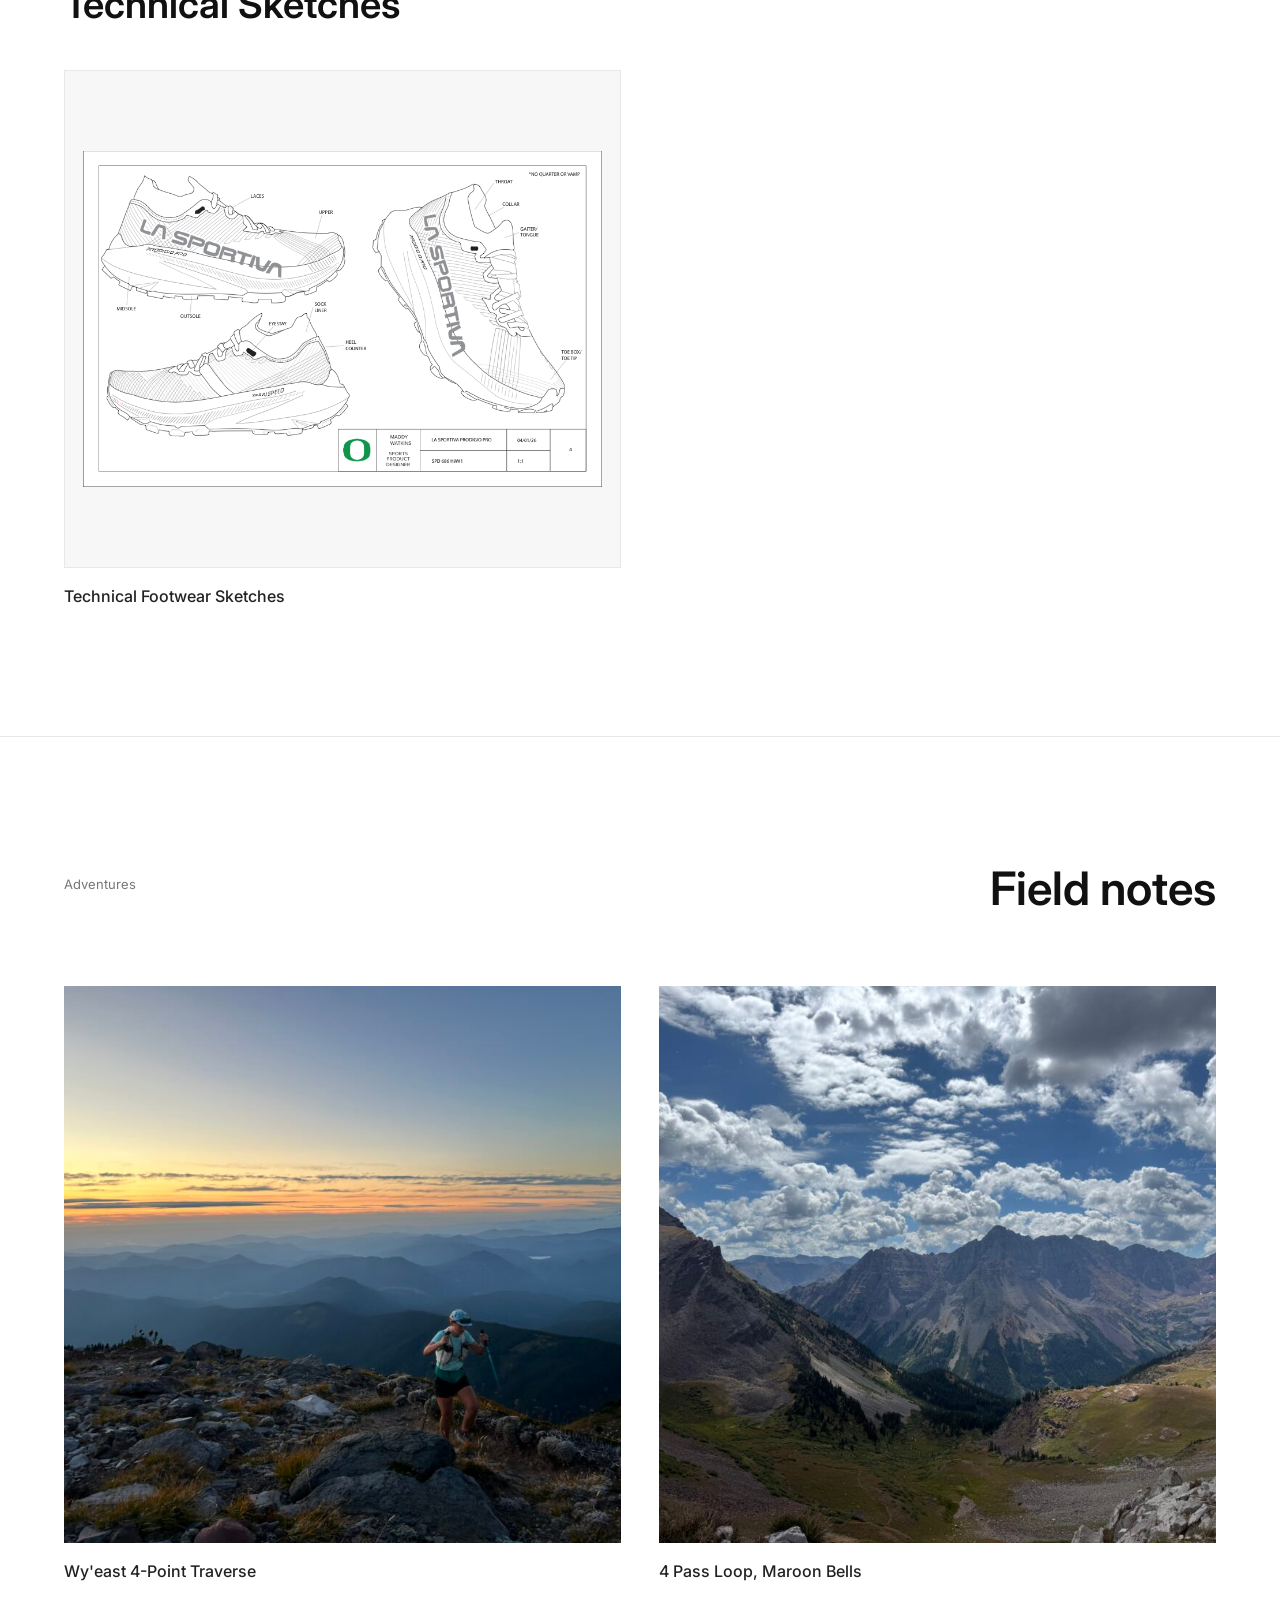
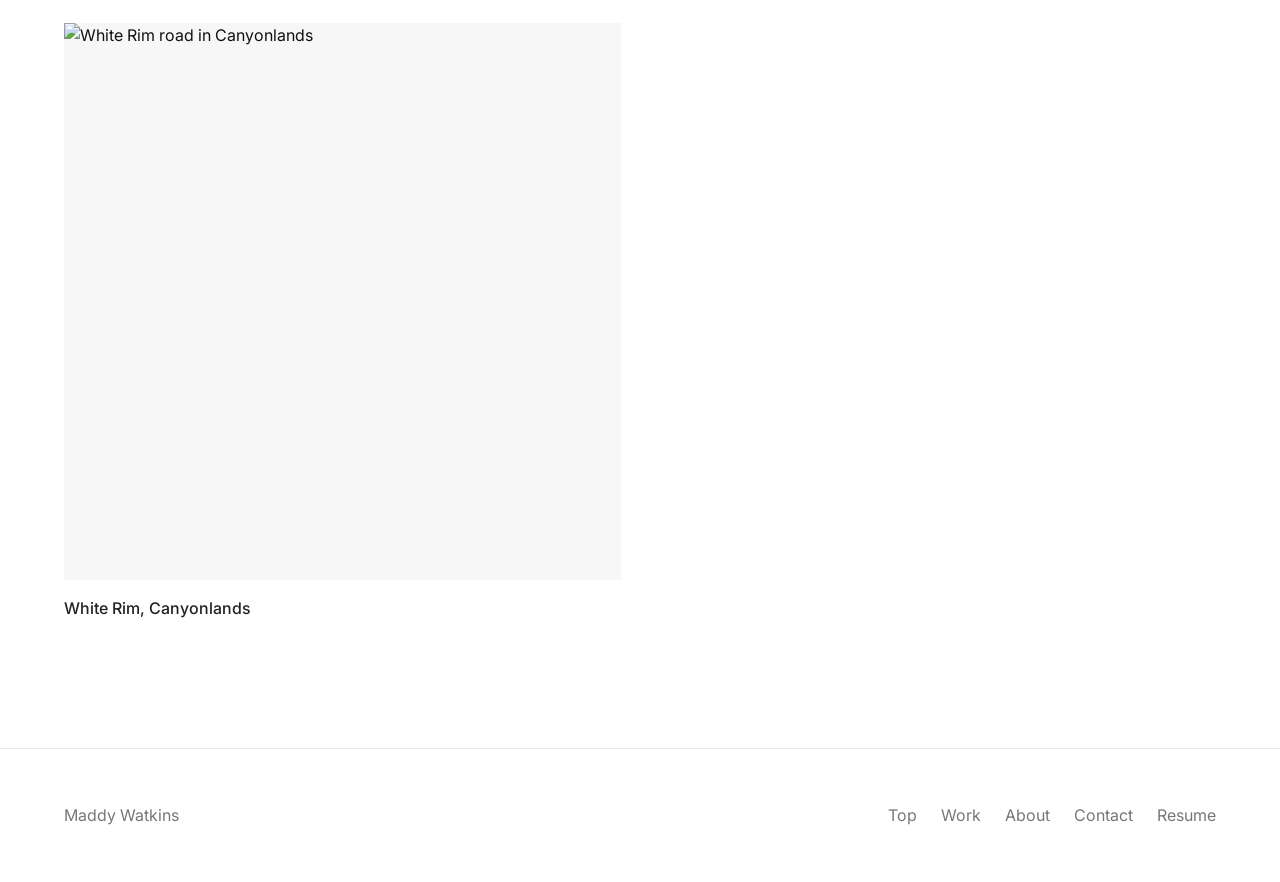
==== commit 057e966a: "Update index.html" ====
--- a/index.html
+++ b/index.html
@@ -46,25 +46,53 @@
         <img src="assets/hero-firefly.png" alt="Maddy Watkins running on a misty forest trail" />
       </section>
 
-     <section class="section about" id="about" aria-label="About Me">
+    <section class="section about" id="about" aria-label="About Me">
   <div class="section-kicker">About Me</div>
 
-  <div style="display: grid; grid-template-columns: 220px 1fr; gap: 48px; align-items: start; max-width: 1100px;">
+  <div style="
+    display: grid;
+    grid-template-columns: 260px minmax(0, 1fr);
+    gap: clamp(32px, 5vw, 72px);
+    align-items: start;
+    max-width: 1180px;
+  ">
     <img
       src="assets/mountain-portrait.jpeg"
       alt="Maddy Watkins in snowy mountains"
-      style="width: 220px; height: 280px; object-fit: cover; border-radius: 8px;"
+      style="
+        width: 260px;
+        height: 340px;
+        object-fit: cover;
+        object-position: 34% center;
+        border-radius: 10px;
+      "
     />
 
-    <div style="display: grid; grid-template-columns: 1fr 1fr; gap: 40px;">
-      <p style="margin: 0;">
+    <div style="
+      display: grid;
+      grid-template-columns: 1fr 1fr;
+      gap: clamp(28px, 4vw, 56px);
+      align-items: start;
+      padding-top: 6px;
+    ">
+      <p style="
+        margin: 0;
+        color: #555;
+        font-size: clamp(17px, 1.35vw, 20px);
+        line-height: 1.65;
+      ">
         Raised in the Pacific Northwest and shaped by the rugged landscape of
         Western Colorado, I am a long-distance trail runner, cyclist, skier,
         and mountain athlete who understands what it means to rely on gear
         when conditions are anything but easy.
       </p>
 
-      <p style="margin: 0;">
+      <p style="
+        margin: 0;
+        color: #555;
+        font-size: clamp(17px, 1.35vw, 20px);
+        line-height: 1.65;
+      ">
         With a background in Mathematics and Outdoor Recreation Industry Studies, I
         blend analytical rigor with lived outdoor experience to translate performance
         needs into intentional, functional design.
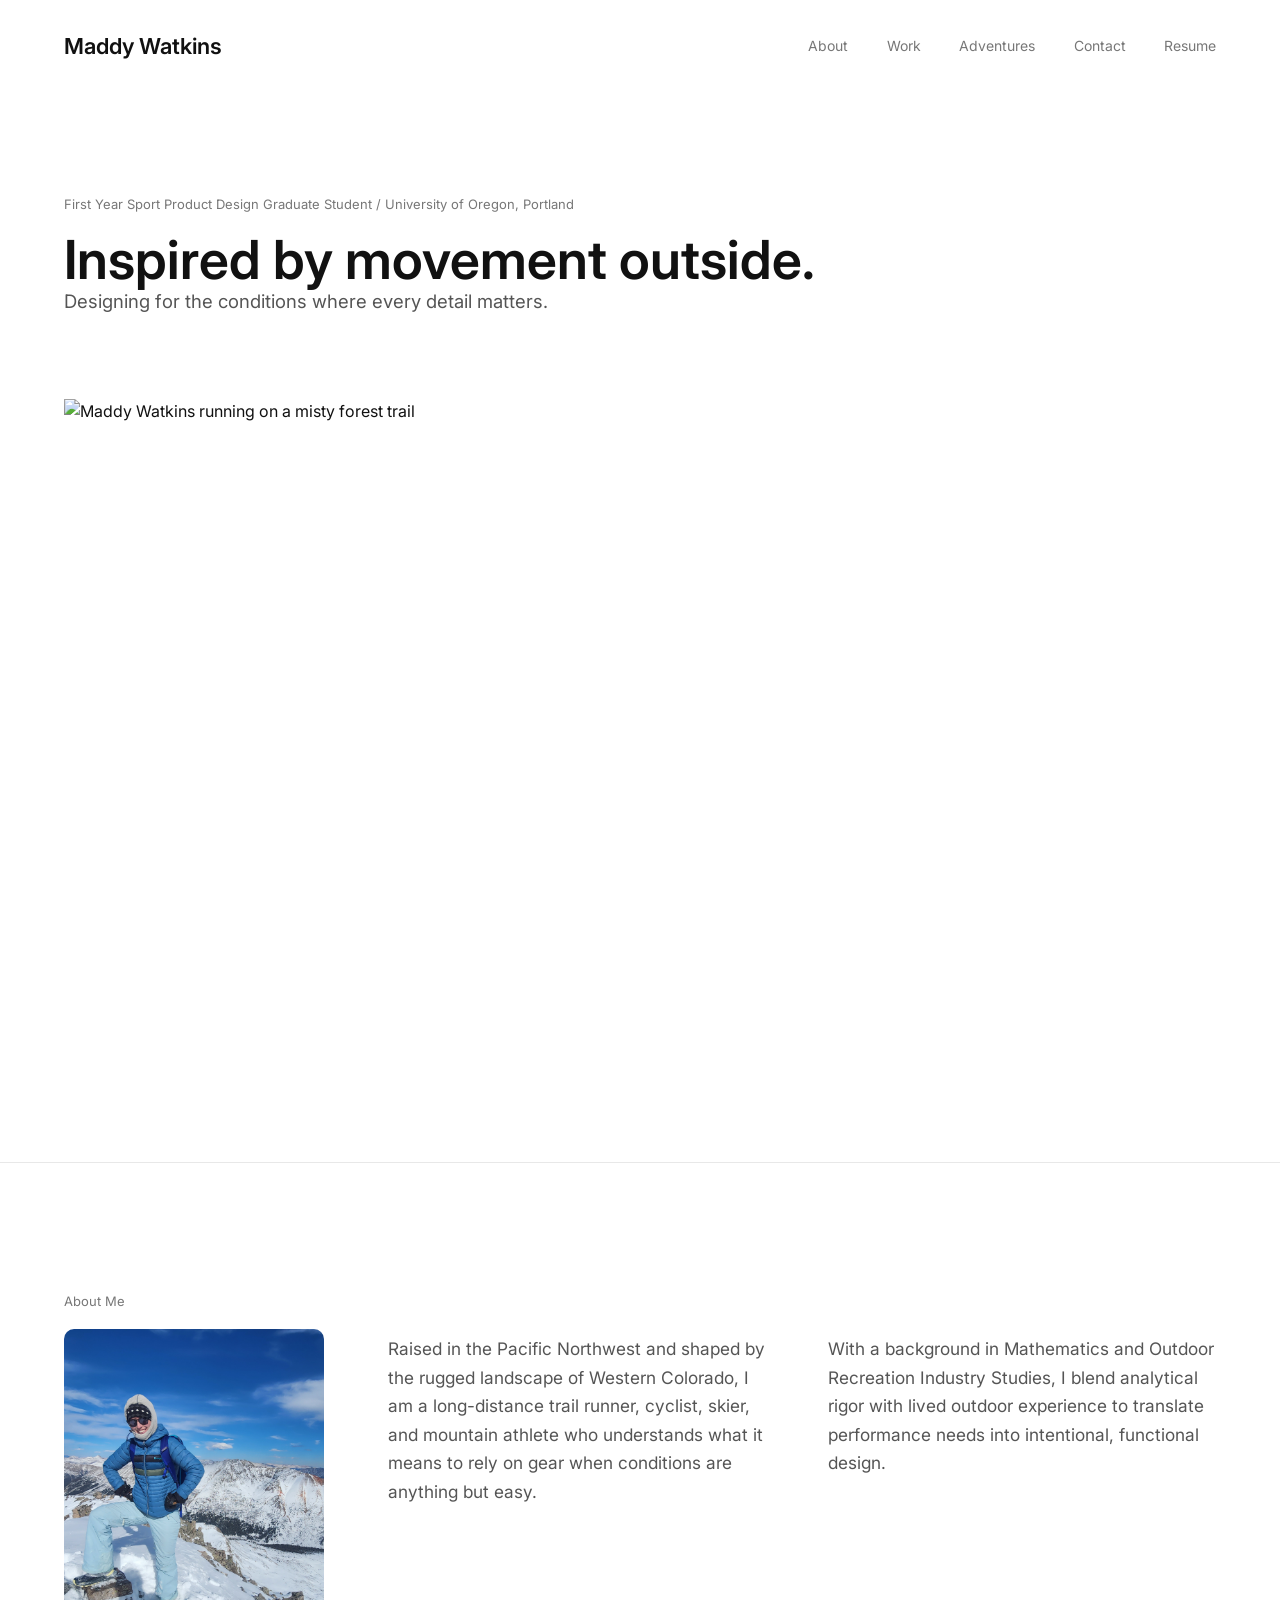
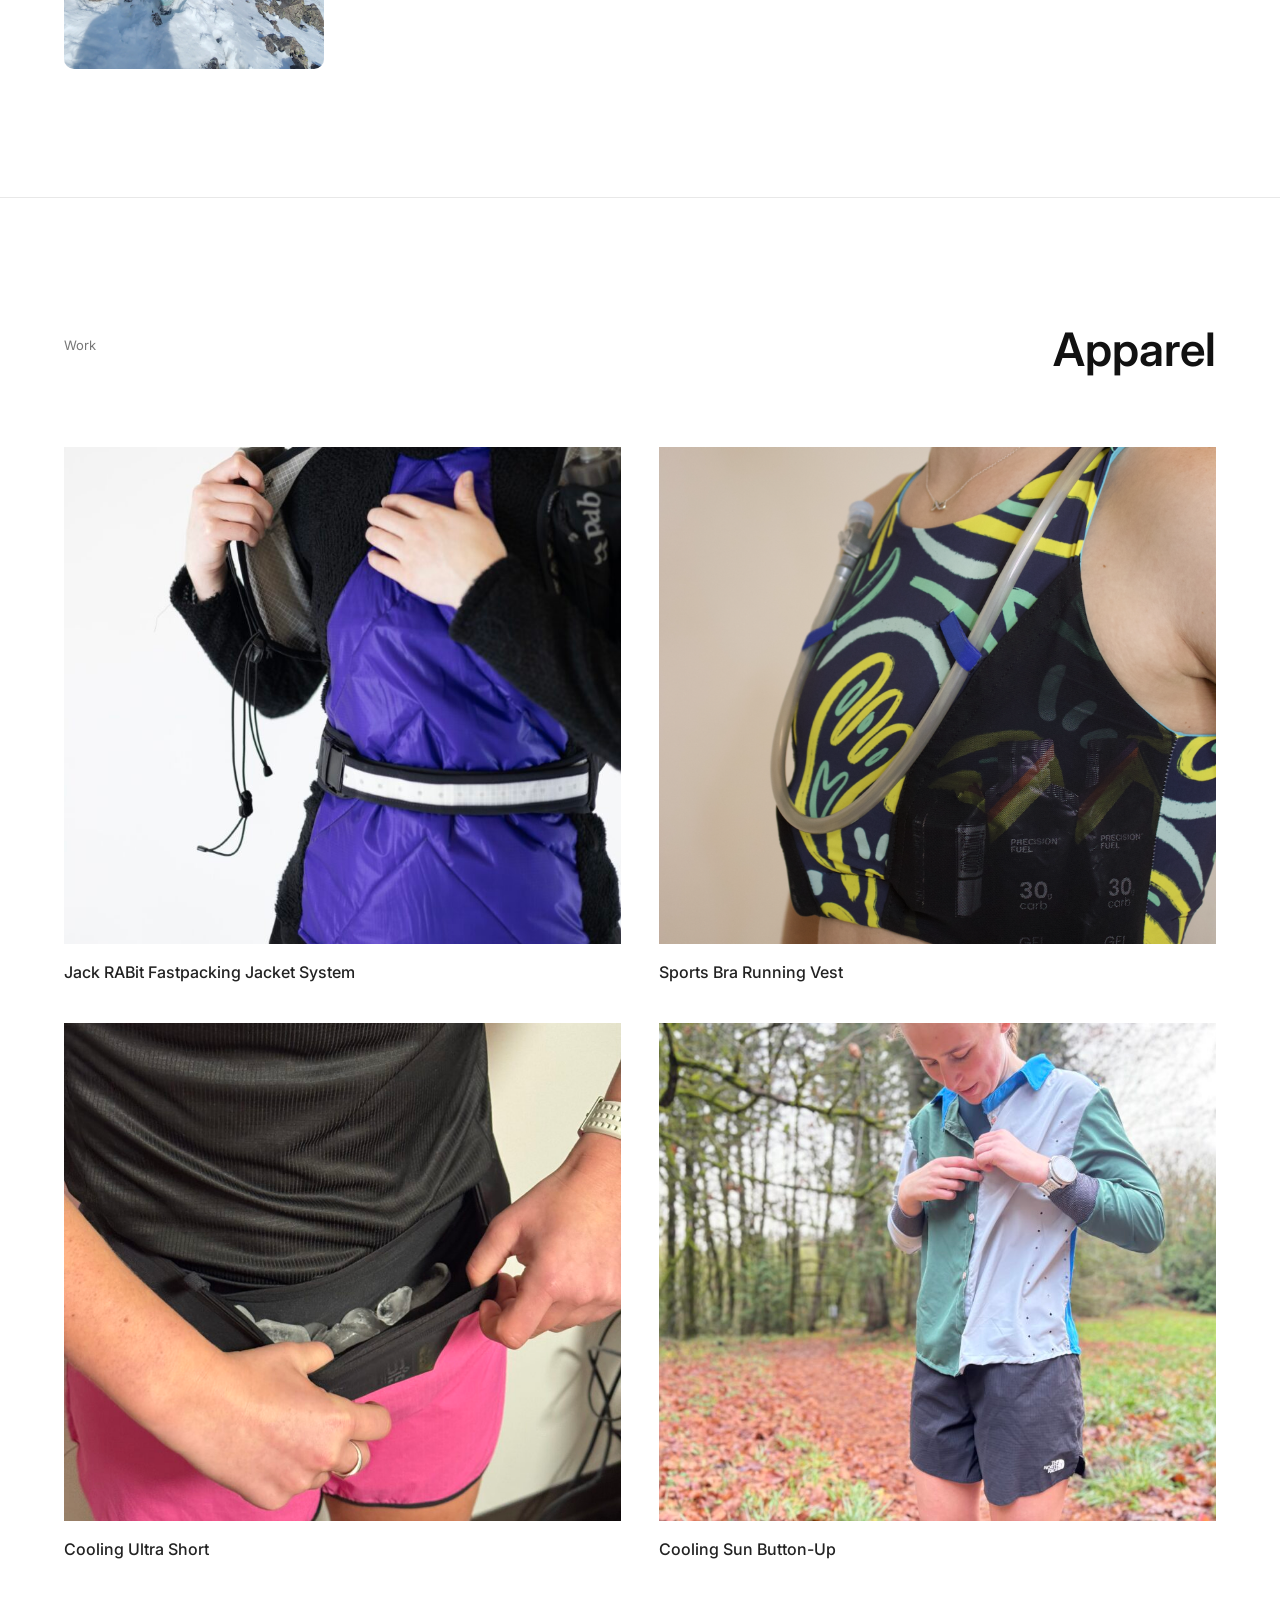
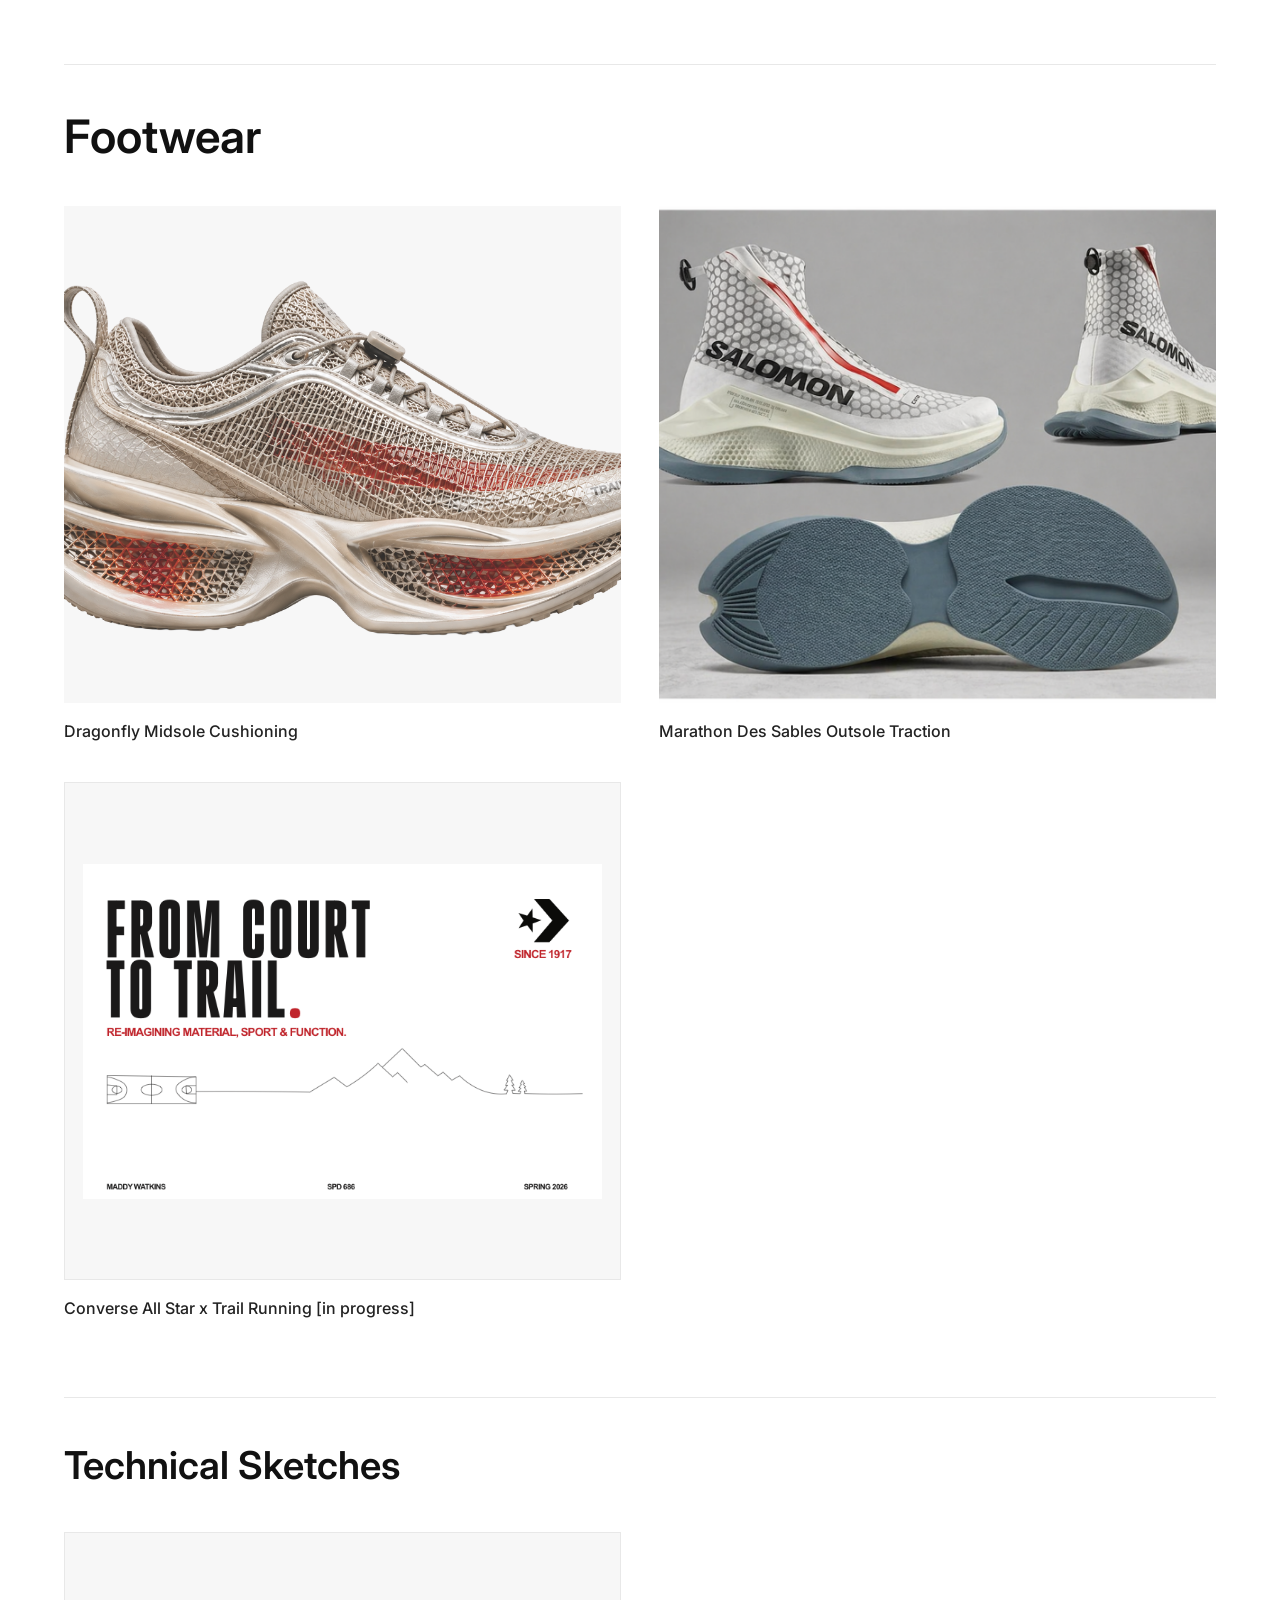
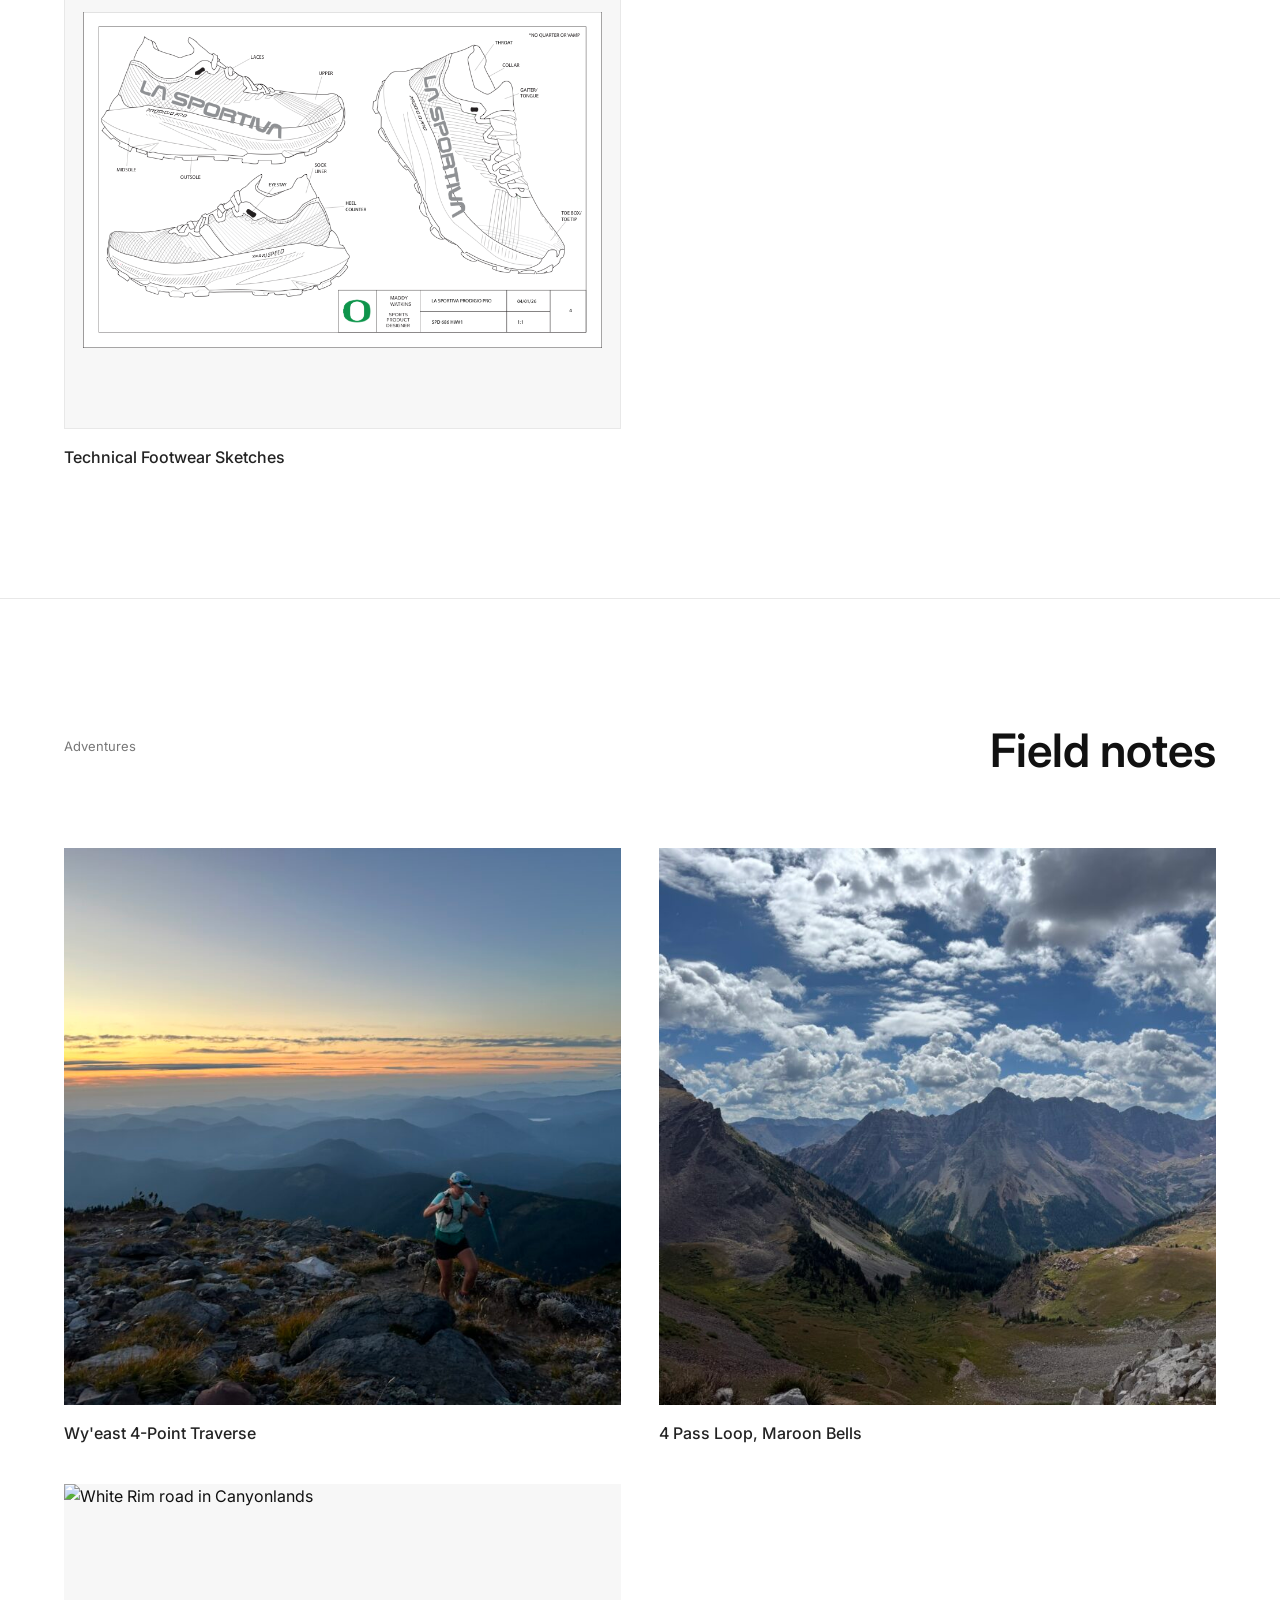
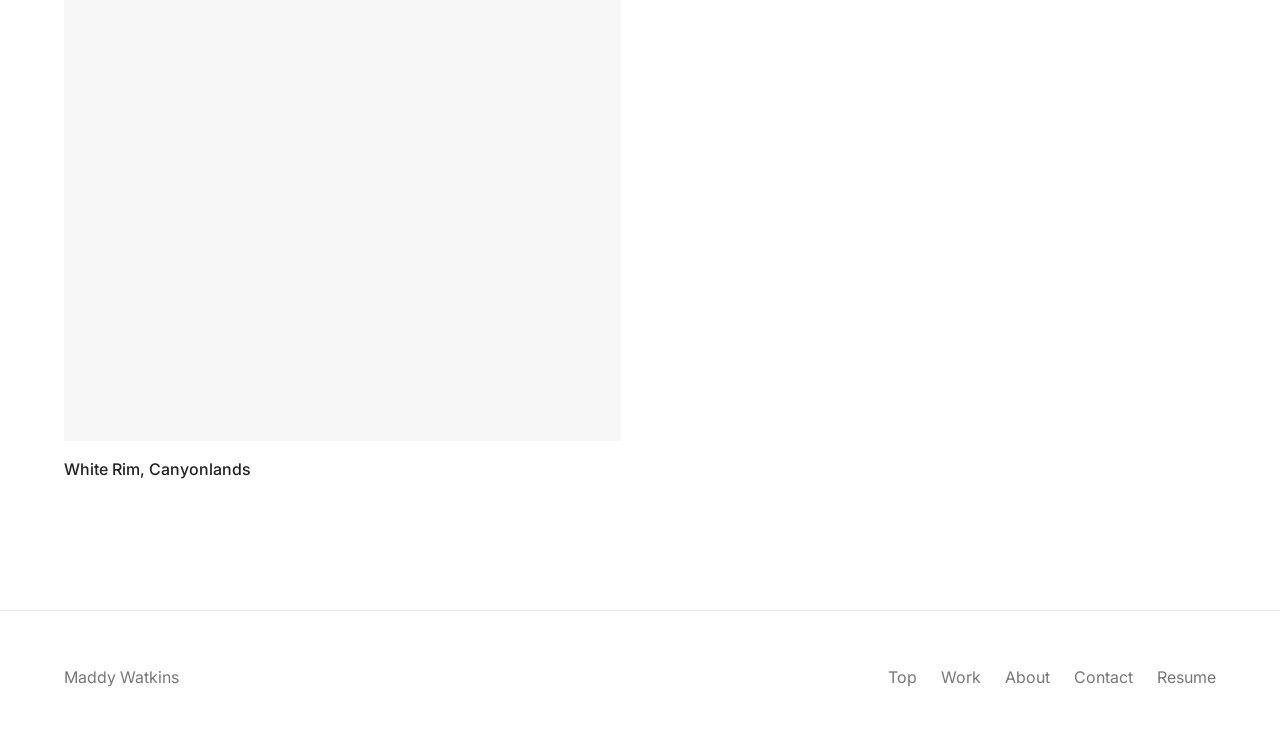
==== commit a314d3f9: "Update index.html" ====
--- a/index.html
+++ b/index.html
@@ -37,7 +37,7 @@
       <section class="intro" aria-labelledby="intro-title">
         <div class="intro-copy">
           <p class="eyebrow">First Year Sport Product Design Graduate Student / University of Oregon, Portland</p>
-          <h1 id="intro-title">Inspired by movement outside.</h1>
+          <h2 id="intro-title">Inspired by movement outside.</h2>
           <p class="intro-subtitle">Designing for the conditions where every detail matters.</p>
         </div>
       </section>
